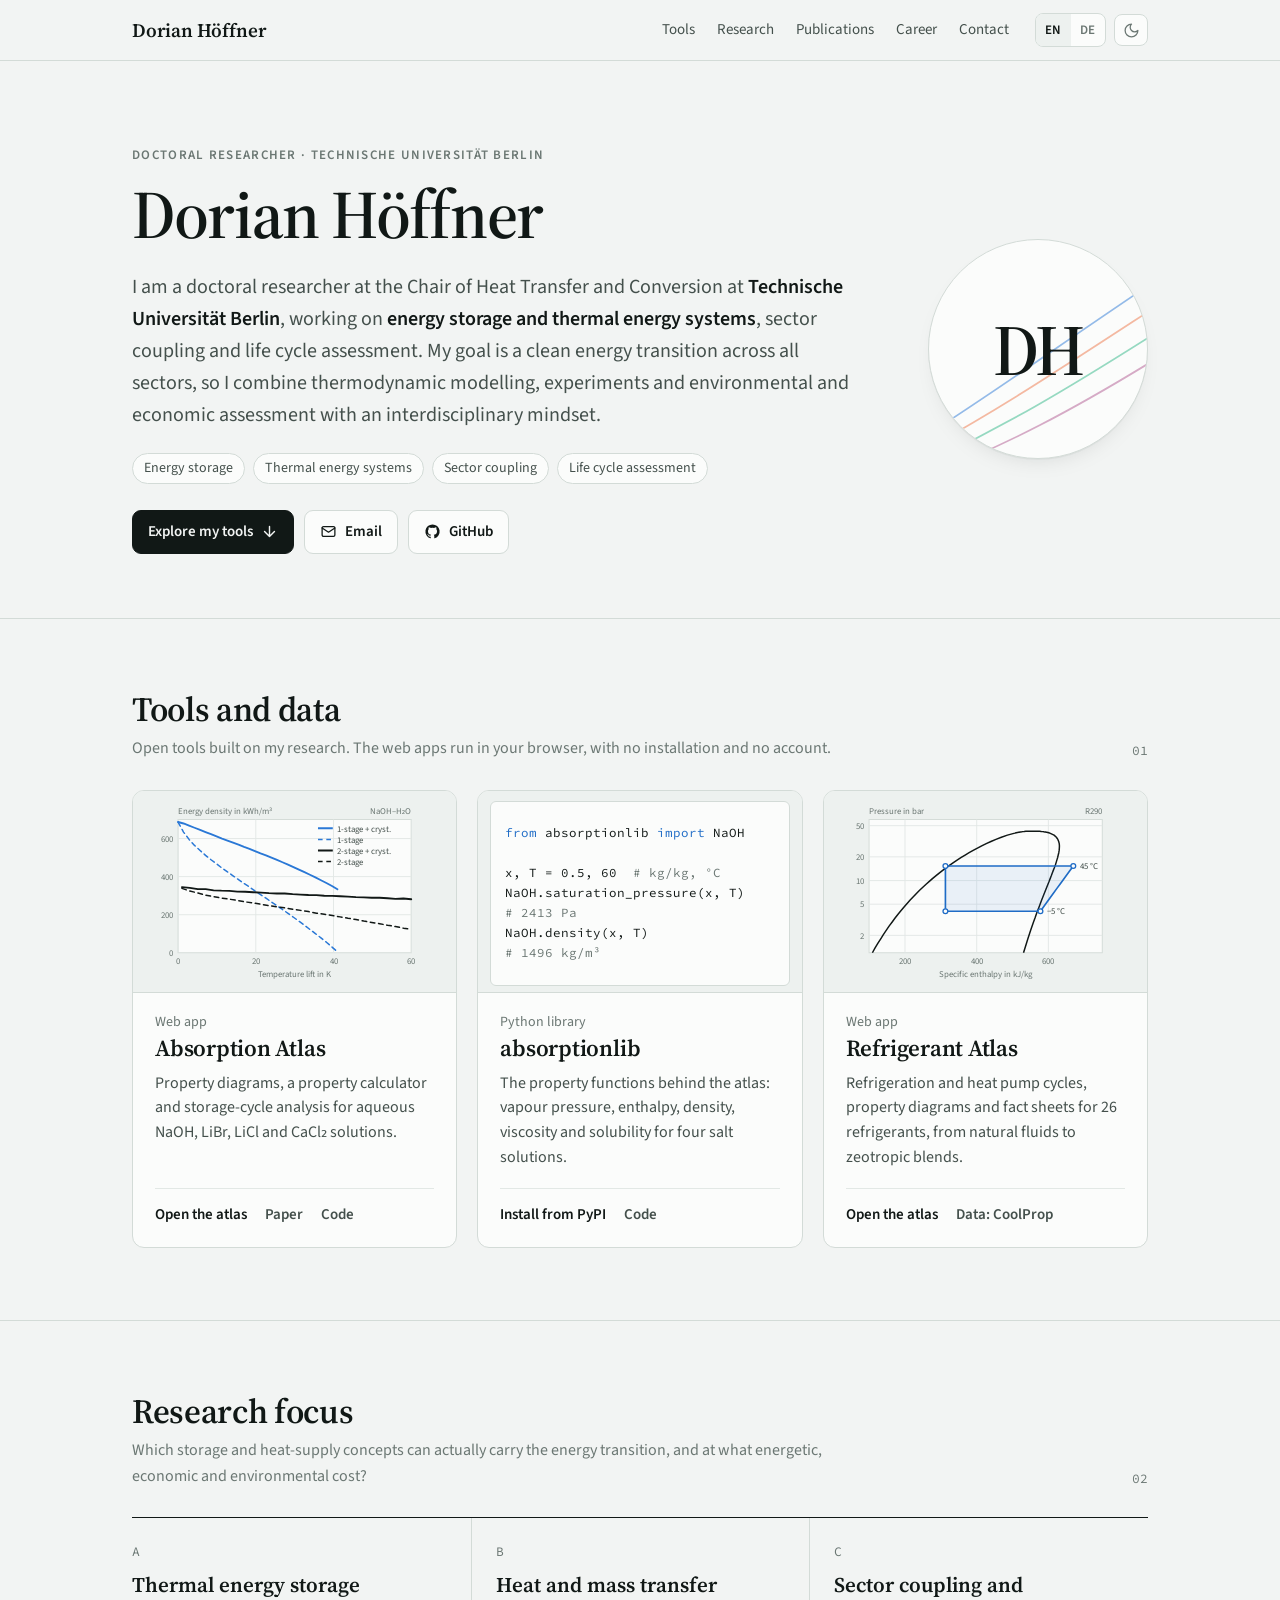
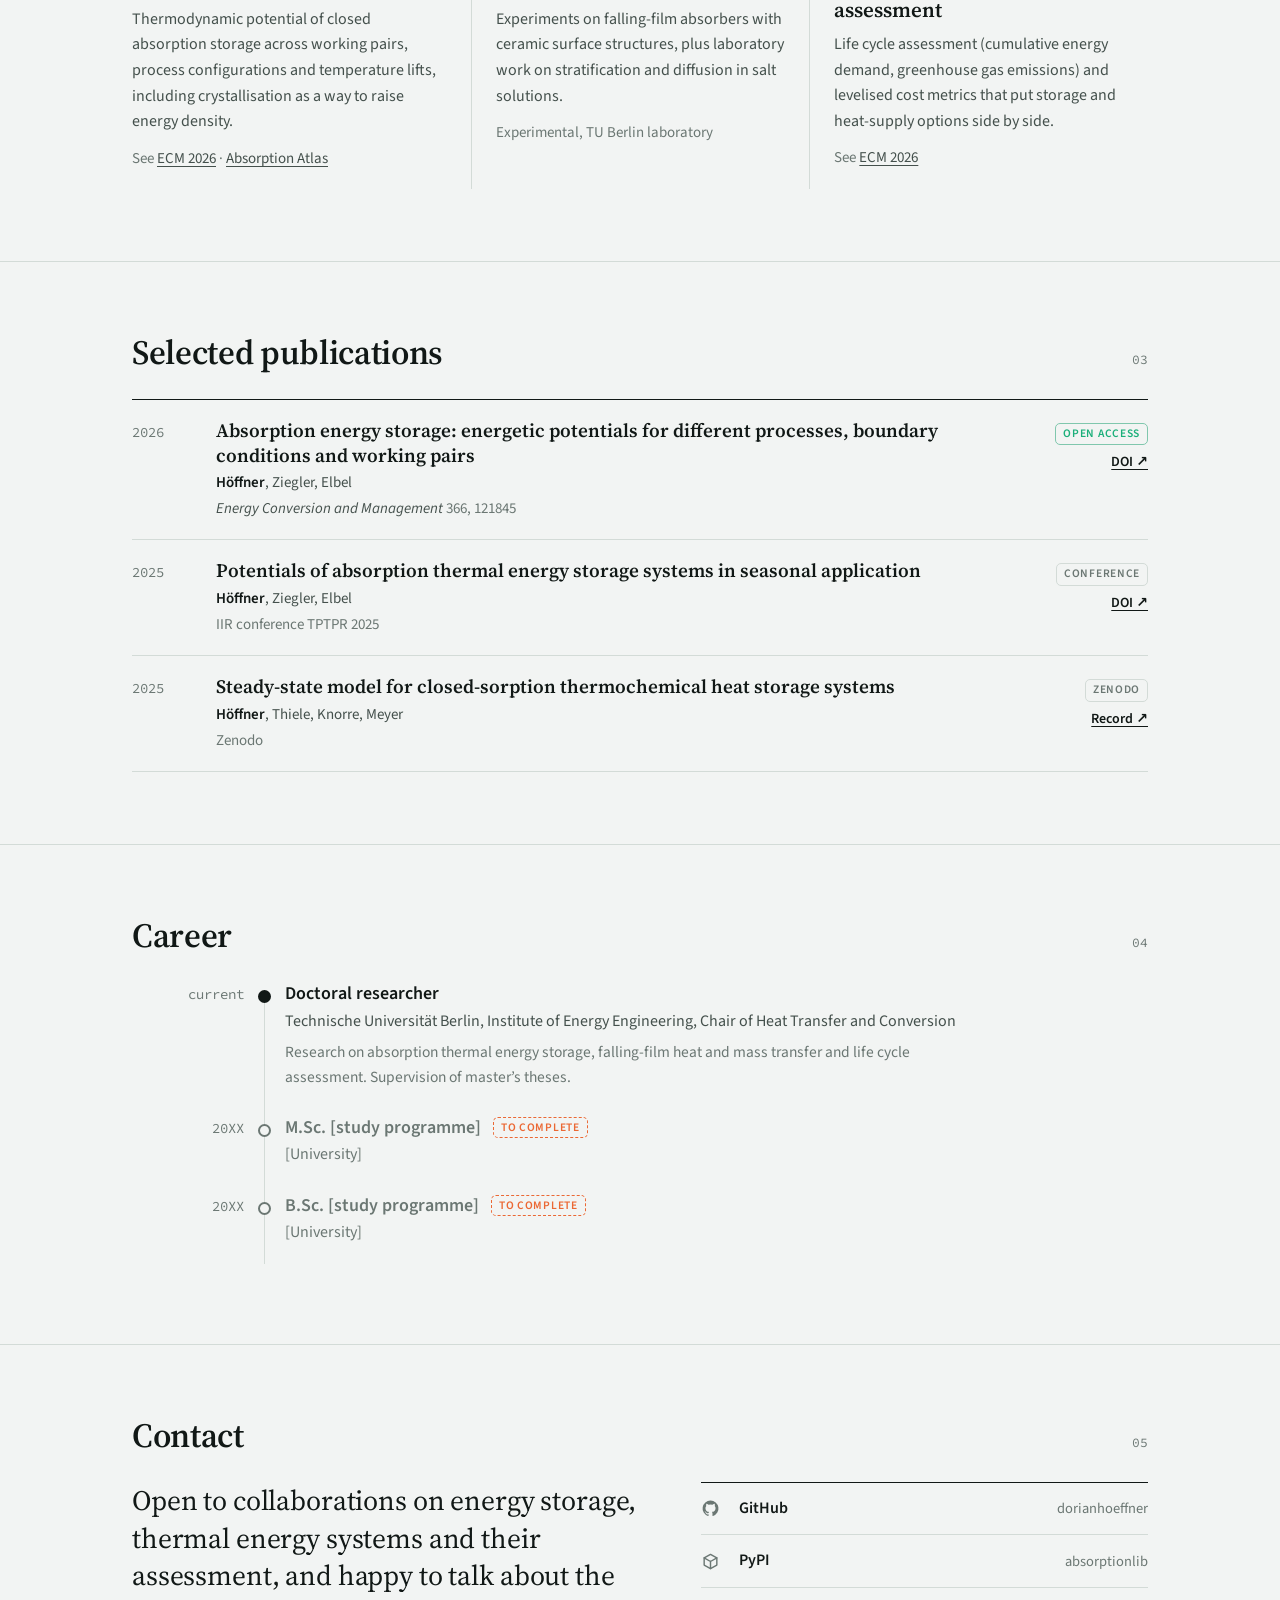
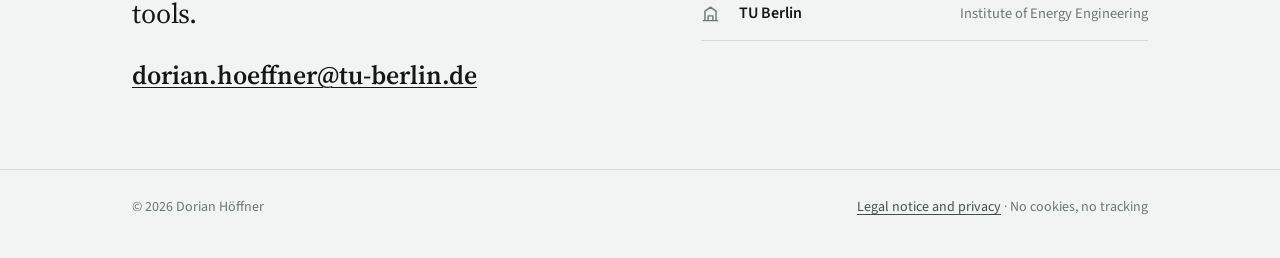
==== index.html @ 411b938b "Home page and Refrigerant Atlas" ====
<!doctype html>
<html lang="en" data-lang="en">
<head>
<meta charset="utf-8">
<meta name="viewport" content="width=device-width, initial-scale=1, viewport-fit=cover">
<title>Dorian Höffner · Energy storage and thermal energy systems</title>
<meta name="description" content="Dorian Höffner, doctoral researcher at Technische Universität Berlin: energy storage, thermal energy systems, sector coupling and life cycle assessment. Publications, open tools such as the Absorption Atlas, and contact.">
<meta name="author" content="Dorian Höffner">
<link rel="canonical" href="https://dorianhoeffner.com/">
<meta property="og:type" content="profile">
<meta property="og:title" content="Dorian Höffner · Energy storage and thermal energy systems">
<meta property="og:description" content="Doctoral researcher at TU Berlin: energy storage, thermal energy systems, sector coupling and life cycle assessment.">
<meta property="og:url" content="https://dorianhoeffner.com/">
<meta property="og:image" content="https://dorianhoeffner.com/og.png">
<meta property="og:image:width" content="1200">
<meta property="og:image:height" content="630">
<meta name="twitter:card" content="summary_large_image">
<meta name="theme-color" content="#f2f4f3" media="(prefers-color-scheme: light)">
<meta name="theme-color" content="#0b0f0e" media="(prefers-color-scheme: dark)">
<link rel="icon" href="favicon.svg" type="image/svg+xml">
<link rel="stylesheet" href="fonts.css">
<script type="application/ld+json">
{
  "@context": "https://schema.org",
  "@type": "Person",
  "name": "Dorian Höffner",
  "url": "https://dorianhoeffner.com/",
  "jobTitle": "Doctoral researcher",
  "email": "mailto:dorian.hoeffner@tu-berlin.de",
  "affiliation": {
    "@type": "CollegeOrUniversity",
    "name": "Technische Universität Berlin",
    "department": "Chair of Heat Transfer and Conversion, Institute of Energy Engineering",
    "url": "https://www.tu.berlin/"
  },
  "knowsAbout": ["Energy storage", "Thermal energy storage", "Thermal energy systems", "Sector coupling", "Life cycle assessment", "Absorption thermal energy storage", "Heat and mass transfer"],
  "sameAs": ["https://github.com/dorianhoeffner", "https://pypi.org/project/absorptionlib/"]
}
</script>
<script>
/* Language and theme are set before first paint, so the page never flashes the wrong one. */
(function () {
  var d = document.documentElement, lang = 'en', theme = null;
  try { lang = localStorage.getItem('dh-lang') || ''; theme = localStorage.getItem('dh-theme'); } catch (e) {}
  if (lang !== 'de' && lang !== 'en') lang = /^de\b/i.test(navigator.language || '') ? 'de' : 'en';
  d.setAttribute('data-lang', lang); d.lang = lang;
  if (theme === 'light' || theme === 'dark') d.setAttribute('data-theme', theme);
})();
</script>
<style>
/* Same paper-and-ink system as the Absorption Atlas: colour is kept for data and the one accent. */
:root {
  --bg: #f2f4f3;
  --surface: #fbfcfb;
  --surface-2: #edf1ef;
  --ink: #111816;
  --ink-2: #44504c;
  --muted: #6b7773;
  --rule: #d3dbd7;
  --rule-soft: #e2e8e5;
  --grid-strong: #b9c6c0;
  --accent: #1f6cc6;
  --accent-soft: #e4eefa;
  --c-NaOH: #2a78d6; --c-LiBr: #eb6834; --c-LiCl: #1baf7a; --c-CaCl2: #9e3378;
  --shadow: 0 1px 0 rgba(17, 24, 22, 0.04), 0 10px 28px -18px rgba(17, 24, 22, 0.22);
  --font-serif: "Source Serif 4", Georgia, "Times New Roman", serif;
  --font-sans: "Source Sans 3", "Segoe UI", system-ui, -apple-system, sans-serif;
  --font-mono: "Source Code Pro", ui-monospace, "SFMono-Regular", Menlo, Consolas, monospace;
  --r: 12px;
  --wrap: 1080px;
  color-scheme: light;
}
@media (prefers-color-scheme: dark) {
  :root:not([data-theme="light"]) {
    --bg: #0b0f0e; --surface: #141a19; --surface-2: #1b2321;
    --ink: #e8eeec; --ink-2: #b2bdb9; --muted: #84918d; --rule: #2a3431; --rule-soft: #212a28; --grid-strong: #3a4744;
    --accent: #6aa8f0; --accent-soft: #15253a;
    --c-NaOH: #3987e5; --c-LiBr: #d95926; --c-LiCl: #199e70; --c-CaCl2: #b82989;
    --shadow: 0 1px 0 rgba(0, 0, 0, 0.3), 0 12px 30px -18px rgba(0, 0, 0, 0.85);
    color-scheme: dark;
  }
}
:root[data-theme="dark"] {
  --bg: #0b0f0e; --surface: #141a19; --surface-2: #1b2321;
  --ink: #e8eeec; --ink-2: #b2bdb9; --muted: #84918d; --rule: #2a3431; --rule-soft: #212a28; --grid-strong: #3a4744;
  --accent: #6aa8f0; --accent-soft: #15253a;
  --c-NaOH: #3987e5; --c-LiBr: #d95926; --c-LiCl: #199e70; --c-CaCl2: #b82989;
  --shadow: 0 1px 0 rgba(0, 0, 0, 0.3), 0 12px 30px -18px rgba(0, 0, 0, 0.85);
  color-scheme: dark;
}

/* Bilingual content: both languages are in the HTML, the inactive one is hidden. */
html[data-lang="en"] [data-l="de"], html[data-lang="de"] [data-l="en"] { display: none !important; }

* { box-sizing: border-box; }
html { -webkit-text-size-adjust: 100%; scroll-behavior: smooth; scroll-padding-top: 76px; }
@media (prefers-reduced-motion: reduce) { html { scroll-behavior: auto; } }
body {
  margin: 0; background: var(--bg); color: var(--ink);
  font-family: var(--font-sans); font-size: 17px; line-height: 1.6;
  -webkit-font-smoothing: antialiased;
}
a { color: inherit; text-underline-offset: 3px; text-decoration-thickness: 1px; }
a:hover { color: var(--accent); }
:focus-visible { outline: 2px solid var(--accent); outline-offset: 3px; border-radius: 4px; }
.wrap { max-width: var(--wrap); margin: 0 auto; padding-inline: max(16px, env(safe-area-inset-left)) max(16px, env(safe-area-inset-right)); }
@media (min-width: 700px) { .wrap { padding-inline: 32px; } }
.sr-only { position: absolute; width: 1px; height: 1px; overflow: hidden; clip: rect(0 0 0 0); white-space: nowrap; }
.skip { position: absolute; left: 12px; top: -48px; background: var(--ink); color: var(--bg); padding: 8px 12px; border-radius: 6px; z-index: 20; }
.skip:focus { top: 12px; }

/* ---------- top bar ---------- */
.topbar {
  position: sticky; top: 0; z-index: 10;
  background: color-mix(in srgb, var(--bg) 88%, transparent);
  -webkit-backdrop-filter: saturate(1.4) blur(10px); backdrop-filter: saturate(1.4) blur(10px);
  border-bottom: 1px solid var(--rule);
}
.topbar .wrap { display: flex; align-items: center; gap: 16px; min-height: 60px; }
.wordmark { font-family: var(--font-serif); font-weight: 600; font-size: 19px; letter-spacing: -0.01em; text-decoration: none; white-space: nowrap; }
.wordmark:hover { color: inherit; }
.nav { display: flex; gap: 2px; margin-left: auto; }
.nav a { font-size: 15px; color: var(--ink-2); text-decoration: none; padding: 6px 10px; border-radius: 8px; white-space: nowrap; }
.nav a:hover { color: var(--ink); background: var(--surface-2); }
.nav a[aria-current="true"] { color: var(--ink); background: var(--surface-2); }
.tools { display: flex; align-items: center; gap: 8px; }
.seg { display: inline-flex; border: 1px solid var(--rule); border-radius: 8px; overflow: hidden; background: var(--surface); }
.seg button, .iconbtn {
  font: inherit; font-size: 13px; font-weight: 600; letter-spacing: 0.04em; color: var(--muted);
  background: transparent; border: 0; padding: 5px 9px; cursor: pointer; min-height: 32px;
}
.seg button[aria-pressed="true"] { color: var(--ink); background: var(--surface-2); }
.iconbtn { border: 1px solid var(--rule); border-radius: 8px; background: var(--surface); display: inline-grid; place-items: center; width: 34px; padding: 0; }
.iconbtn:hover, .seg button:hover { color: var(--ink); }
.iconbtn svg { width: 17px; height: 17px; }
.menu-btn { display: none; }
@media (max-width: 860px) {
  .menu-btn { display: inline-grid; }
  .topbar .wrap { flex-wrap: wrap; }
  .tools { margin-left: auto; }
  .nav { order: 3; width: 100%; margin: 0; flex-direction: column; gap: 0; padding: 0 0 10px; display: none; }
  .topbar.open .nav { display: flex; }
  .nav a { padding: 10px 4px; border-radius: 0; border-top: 1px solid var(--rule-soft); font-size: 16px; }
  .nav a:hover, .nav a[aria-current="true"] { background: transparent; }
}

/* ---------- hero ---------- */
.hero { padding-block: clamp(40px, 7vw, 84px) clamp(36px, 6vw, 64px); }
.hero .wrap { display: grid; grid-template-columns: minmax(0, 1fr) auto; gap: clamp(24px, 5vw, 64px); align-items: center; }
.kicker { font-size: 13px; font-weight: 600; letter-spacing: 0.1em; text-transform: uppercase; color: var(--muted); margin: 0 0 14px; }
h1.name { font-family: var(--font-serif); font-optical-sizing: auto; font-weight: 600; font-size: clamp(40px, 6.4vw, 68px); line-height: 1.02; letter-spacing: -0.02em; margin: 0 0 22px; }
.bio { font-size: clamp(18px, 2vw, 20px); line-height: 1.6; color: var(--ink-2); max-width: 40em; margin: 0; }
.bio strong { color: var(--ink); font-weight: 600; }
.chips { display: flex; flex-wrap: wrap; gap: 8px; margin: 22px 0 0; padding: 0; list-style: none; }
.chips li { font-size: 14px; color: var(--ink-2); border: 1px solid var(--rule); background: var(--surface); padding: 3px 11px; border-radius: 999px; }
.links { display: flex; flex-wrap: wrap; gap: 10px; margin-top: 26px; }
.btn {
  display: inline-flex; align-items: center; gap: 8px; font-size: 15px; font-weight: 600; text-decoration: none;
  padding: 9px 15px; border-radius: 9px; border: 1px solid var(--rule); background: var(--surface); color: var(--ink);
}
.btn:hover { border-color: var(--ink-2); color: var(--ink); }
.btn.primary { background: var(--ink); color: var(--bg); border-color: var(--ink); }
.btn.primary:hover { color: var(--bg); opacity: 0.88; }
.btn svg { width: 17px; height: 17px; flex: none; }
.portrait {
  width: clamp(150px, 20vw, 220px); aspect-ratio: 1; border-radius: 50%;
  background: var(--surface); border: 1px solid var(--rule); box-shadow: var(--shadow);
  display: grid; place-items: center; overflow: hidden; position: relative;
}
.portrait img { width: 100%; height: 100%; object-fit: cover; }
.portrait .mono { font-family: var(--font-serif); font-weight: 600; font-size: clamp(48px, 6vw, 72px); letter-spacing: -0.03em; color: var(--ink); position: relative; }
.portrait svg.iso { position: absolute; inset: 0; width: 100%; height: 100%; opacity: 0.9; }
@media (max-width: 640px) {
  .hero .wrap { grid-template-columns: 1fr; }
  .portrait { order: -1; width: 112px; }
}

/* ---------- sections ---------- */
section.block { padding-block: clamp(40px, 6vw, 72px); border-top: 1px solid var(--rule); }
.sec-head { display: grid; grid-template-columns: minmax(0, 1fr) auto; align-items: end; gap: 12px; margin-bottom: 28px; }
.sec-head h2 { font-family: var(--font-serif); font-weight: 600; font-size: clamp(26px, 3.2vw, 34px); letter-spacing: -0.01em; line-height: 1.1; margin: 0; }
.sec-head p { margin: 8px 0 0; color: var(--muted); font-size: 16px; max-width: 46em; }
.sec-num { font-family: var(--font-mono); font-size: 13px; color: var(--muted); }

/* tools: one card pattern for every tool, preview plate on top, text below */
.tool-grid { display: grid; grid-template-columns: repeat(3, minmax(0, 1fr)); gap: 20px; }
.tool { display: flex; flex-direction: column; background: var(--surface); border: 1px solid var(--rule); border-radius: var(--r); overflow: hidden; transition: border-color 0.15s ease; }
.tool:hover { border-color: var(--grid-strong); }
.plate { display: block; text-decoration: none; overflow: hidden; aspect-ratio: 16 / 10; background: var(--surface-2); border-bottom: 1px solid var(--rule); padding: 10px 12px 6px; color: inherit; }
.plate svg { display: block; width: 100%; height: 100%; overflow: visible; }
.plate .frame { fill: var(--surface); stroke: var(--rule); stroke-width: 1; }
.plate .grid line { stroke: var(--rule-soft); stroke-width: 1; }
.plate .ax { font-family: var(--font-sans); font-size: 9.5px; fill: var(--muted); }
.plate .leg { font-family: var(--font-sans); font-size: 9.5px; fill: var(--ink-2); }
.plate .lbl { font-family: var(--font-sans); font-size: 10.5px; font-weight: 600; }
.plate pre { margin: 0; height: 100%; display: grid; align-content: center; font-family: var(--font-mono); font-size: 12.5px; line-height: 1.6; color: var(--ink); background: var(--surface); border: 1px solid var(--rule); border-radius: 6px; padding: 8px 14px; overflow: hidden; white-space: pre; }
.plate pre code { font: inherit; }
.plate pre .k { color: var(--accent); }
.plate pre .c { color: var(--muted); }
.tool-body { display: flex; flex-direction: column; flex: 1; padding: 18px 22px 20px; }
.tool-kind { margin: 0; font-size: 14px; color: var(--muted); }
.tool h3 { font-family: var(--font-serif); font-weight: 600; font-size: 23px; letter-spacing: -0.01em; line-height: 1.2; margin: 2px 0 8px; }
.tool h3 a { text-decoration: none; }
.tool-body > p.desc { margin: 0 0 18px; color: var(--ink-2); font-size: 16px; line-height: 1.55; }
.tool-links { margin: auto 0 0; padding-top: 14px; border-top: 1px solid var(--rule-soft); display: flex; flex-wrap: wrap; gap: 6px 18px; font-size: 15px; }
.tool-links a { font-weight: 600; text-decoration: none; color: var(--ink-2); }
.tool-links a:hover { color: var(--accent); text-decoration: underline; }
.tool-links a.go { color: var(--ink); }
.tool-links .status { color: var(--muted); }
@media (max-width: 960px) {
  .tool-grid { grid-template-columns: 1fr; gap: 16px; }
  .tool { flex-direction: row; }
  .plate { width: 46%; flex: none; aspect-ratio: auto; min-height: 220px; border-bottom: 0; border-right: 1px solid var(--rule); display: grid; align-items: center; }
  .plate svg { height: auto; }
}
@media (max-width: 640px) {
  .tool { flex-direction: column; }
  .plate { width: auto; aspect-ratio: 16 / 10; min-height: 0; border-right: 0; border-bottom: 1px solid var(--rule); display: block; }
  .plate svg { height: 100%; }
}

/* research */
.themes { display: grid; grid-template-columns: repeat(3, minmax(0, 1fr)); gap: 0; border-top: 1px solid var(--ink); }
.theme { padding: 20px 24px 6px 0; }
.theme + .theme { padding-left: 24px; border-left: 1px solid var(--rule); }
.theme .n { font-family: var(--font-mono); font-size: 13px; color: var(--muted); }
.theme h3 { font-family: var(--font-serif); font-weight: 600; font-size: 21px; line-height: 1.2; margin: 6px 0 10px; }
.theme p { margin: 0 0 12px; color: var(--ink-2); font-size: 16px; }
.theme .rel { font-size: 15px; color: var(--muted); }
.theme .rel a { color: var(--ink-2); }
@media (max-width: 820px) {
  .themes { grid-template-columns: 1fr; }
  .theme, .theme + .theme { padding: 18px 0 8px; border-left: 0; }
  .theme + .theme { border-top: 1px solid var(--rule); }
}

/* publications */
.pubs { list-style: none; margin: 0; padding: 0; border-top: 1px solid var(--ink); }
.pub { display: grid; grid-template-columns: 64px minmax(0, 1fr) auto; gap: 8px 20px; padding: 18px 0; border-bottom: 1px solid var(--rule); align-items: baseline; }
.pub .yr { font-family: var(--font-mono); font-size: 14px; color: var(--muted); }
.pub .t { font-family: var(--font-serif); font-size: 19px; font-weight: 600; line-height: 1.3; margin: 0 0 4px; }
.pub .t a { text-decoration: none; }
.pub .t a:hover { text-decoration: underline; }
.pub .au { font-size: 15px; color: var(--ink-2); margin: 0; }
.pub .au b { color: var(--ink); font-weight: 600; }
.pub .ve { font-size: 15px; color: var(--muted); margin: 2px 0 0; }
.pub .ve i { color: var(--ink-2); }
.pub .side { display: flex; flex-direction: column; align-items: flex-end; gap: 6px; }
.pub .side a { font-size: 14px; font-weight: 600; white-space: nowrap; }
.badge { font-size: 11.5px; font-weight: 600; letter-spacing: 0.06em; text-transform: uppercase; color: var(--muted); border: 1px solid var(--rule); border-radius: 5px; padding: 1px 7px; white-space: nowrap; }
.badge.oa { color: var(--c-LiCl); border-color: color-mix(in srgb, var(--c-LiCl) 45%, var(--rule)); }
@media (max-width: 640px) {
  .pub { grid-template-columns: 1fr; gap: 4px; }
  .pub .side { flex-direction: row; align-items: center; flex-wrap: wrap; gap: 10px; margin-top: 6px; }
}

/* career */
.timeline { list-style: none; margin: 0; padding: 0; position: relative; }
.timeline::before { content: ""; position: absolute; left: 132px; top: 8px; bottom: 8px; width: 1px; background: var(--rule); }
.step { display: grid; grid-template-columns: 112px minmax(0, 1fr); gap: 41px; padding: 0 0 26px; position: relative; }
.step::before { content: ""; position: absolute; left: 126px; top: 8px; width: 9px; height: 9px; border-radius: 50%; background: var(--bg); border: 2px solid var(--ink); }
.step.now::before { background: var(--ink); }
.step .when { font-family: var(--font-mono); font-size: 14px; color: var(--muted); text-align: right; padding-top: 1px; }
.step h3 { font-size: 18px; font-weight: 600; margin: 0; line-height: 1.35; }
.step .where { color: var(--ink-2); margin: 2px 0 0; font-size: 16px; }
.step .what { color: var(--muted); margin: 6px 0 0; font-size: 15.5px; max-width: 44em; }
.step.todo h3, .step.todo .where { color: var(--muted); }
.step.todo::before { border-color: var(--muted); }
.todo-flag { font-size: 11.5px; font-weight: 600; letter-spacing: 0.06em; text-transform: uppercase; color: var(--c-LiBr); border: 1px dashed currentColor; border-radius: 5px; padding: 1px 7px; margin-left: 8px; vertical-align: 2px; }
@media (max-width: 640px) {
  .timeline::before { left: 6px; }
  .step { grid-template-columns: 1fr; gap: 2px; padding-left: 26px; }
  .step::before { left: 0; }
  .step .when { text-align: left; }
}

/* contact */
.contact { display: grid; grid-template-columns: minmax(0, 1.2fr) minmax(0, 1fr); gap: 32px; align-items: start; }
.contact .lead { font-family: var(--font-serif); font-size: clamp(22px, 2.6vw, 28px); line-height: 1.35; margin: 0 0 22px; letter-spacing: -0.005em; }
.mail { font-family: var(--font-serif); font-size: clamp(20px, 2.4vw, 26px); font-weight: 600; word-break: break-word; }
.ways { list-style: none; margin: 0; padding: 0; border-top: 1px solid var(--ink); }
.ways li { border-bottom: 1px solid var(--rule); }
.ways a, .ways div { display: grid; grid-template-columns: 28px minmax(0, 1fr) auto; align-items: center; gap: 10px; padding: 13px 0; text-decoration: none; }
.ways svg { width: 19px; height: 19px; color: var(--muted); }
.ways .k { font-size: 16px; font-weight: 600; }
.ways .v { font-size: 14.5px; color: var(--muted); text-align: right; }
.ways a:hover .k { color: var(--accent); }
@media (max-width: 820px) { .contact { grid-template-columns: 1fr; } }

/* footer */
footer { border-top: 1px solid var(--rule); padding-block: 26px 40px; font-size: 14px; color: var(--muted); }
footer .wrap { display: flex; flex-wrap: wrap; gap: 8px 20px; justify-content: space-between; }
footer a { color: var(--ink-2); }

@media print {
  .topbar, .links, .tools { display: none !important; }
  body { background: #fff; color: #000; font-size: 11pt; }
  section.block { border-top: 1px solid #999; padding-block: 18px; }
}
</style>
</head>
<body>
<a class="skip" href="#main"><span data-l="en">Skip to content</span><span data-l="de">Zum Inhalt</span></a>

<header class="topbar" id="topbar">
  <div class="wrap">
    <a class="wordmark" href="#top">Dorian Höffner</a>
    <nav class="nav" id="nav" aria-label="Sections">
      <a href="#tools"><span data-l="en">Tools</span><span data-l="de">Werkzeuge</span></a>
      <a href="#research"><span data-l="en">Research</span><span data-l="de">Forschung</span></a>
      <a href="#publications"><span data-l="en">Publications</span><span data-l="de">Publikationen</span></a>
      <a href="#career"><span data-l="en">Career</span><span data-l="de">Werdegang</span></a>
      <a href="#contact"><span data-l="en">Contact</span><span data-l="de">Kontakt</span></a>
    </nav>
    <div class="tools">
      <div class="seg" role="group" aria-label="Language / Sprache">
        <button type="button" data-set-lang="en" aria-pressed="true">EN</button>
        <button type="button" data-set-lang="de" aria-pressed="false">DE</button>
      </div>
      <button type="button" class="iconbtn" id="themeBtn" aria-label="Toggle dark mode">
        <svg viewBox="0 0 24 24" fill="none" stroke="currentColor" stroke-width="1.8" stroke-linecap="round" stroke-linejoin="round" aria-hidden="true"><path d="M12 3a6 6 0 0 0 9 9 9 9 0 1 1-9-9z"/></svg>
      </button>
      <button type="button" class="iconbtn menu-btn" id="menuBtn" aria-label="Menu" aria-expanded="false" aria-controls="nav">
        <svg viewBox="0 0 24 24" fill="none" stroke="currentColor" stroke-width="1.8" stroke-linecap="round" aria-hidden="true"><path d="M4 7h16M4 12h16M4 17h16"/></svg>
      </button>
    </div>
  </div>
</header>

<main id="main">
  <!-- ======================= INTRO ======================= -->
  <section class="hero" id="top">
    <div class="wrap">
      <div>
        <p class="kicker"><span data-l="en">Doctoral researcher · Technische Universität Berlin</span><span data-l="de">Doktorand · Technische Universität Berlin</span></p>
        <h1 class="name">Dorian Höffner</h1>
        <p class="bio" data-l="en">I am a doctoral researcher at the Chair of Heat Transfer and Conversion at <strong>Technische Universität Berlin</strong>, working on <strong>energy storage and thermal energy systems</strong>, sector coupling and life cycle assessment. My goal is a clean energy transition across all sectors, so I combine thermodynamic modelling, experiments and environmental and economic assessment with an interdisciplinary mindset.</p>
        <p class="bio" data-l="de">Ich bin Doktorand am Fachgebiet Wärmeübertragung und -wandlung der <strong>Technischen Universität Berlin</strong> und forsche zu <strong>Energiespeichern und thermischen Energiesystemen</strong>, Sektorkopplung und Ökobilanzierung. Mein Ziel ist eine saubere Energiewende in allen Sektoren. Dafür verbinde ich interdisziplinär thermodynamische Modellierung, Experimente sowie ökologische und ökonomische Bewertung.</p>
        <ul class="chips">
          <li><span data-l="en">Energy storage</span><span data-l="de">Energiespeicher</span></li>
          <li><span data-l="en">Thermal energy systems</span><span data-l="de">Thermische Energiesysteme</span></li>
          <li><span data-l="en">Sector coupling</span><span data-l="de">Sektorkopplung</span></li>
          <li><span data-l="en">Life cycle assessment</span><span data-l="de">Ökobilanzierung</span></li>
        </ul>
        <div class="links">
          <a class="btn primary" href="#tools">
            <span data-l="en">Explore my tools</span><span data-l="de">Zu meinen Werkzeugen</span>
            <svg viewBox="0 0 24 24" fill="none" stroke="currentColor" stroke-width="2" stroke-linecap="round" stroke-linejoin="round" aria-hidden="true"><path d="M12 5v14M5 12l7 7 7-7"/></svg>
          </a>
          <a class="btn" href="mailto:dorian.hoeffner@tu-berlin.de">
            <svg viewBox="0 0 24 24" fill="none" stroke="currentColor" stroke-width="1.8" stroke-linecap="round" stroke-linejoin="round" aria-hidden="true"><rect x="3" y="5" width="18" height="14" rx="2"/><path d="m3 7 9 6 9-6"/></svg>
            <span data-l="en">Email</span><span data-l="de">E-Mail</span>
          </a>
          <a class="btn" href="https://github.com/dorianhoeffner" rel="me noopener">
            <svg viewBox="0 0 24 24" fill="currentColor" aria-hidden="true"><path d="M12 2a10 10 0 0 0-3.16 19.49c.5.09.68-.22.68-.48v-1.7c-2.78.6-3.37-1.34-3.37-1.34-.45-1.16-1.11-1.47-1.11-1.47-.9-.62.07-.6.07-.6 1 .07 1.53 1.03 1.53 1.03.9 1.52 2.34 1.08 2.91.83.09-.65.35-1.08.63-1.33-2.22-.25-4.55-1.11-4.55-4.94 0-1.09.39-1.98 1.03-2.68-.1-.25-.45-1.27.1-2.64 0 0 .84-.27 2.75 1.02a9.6 9.6 0 0 1 5 0c1.91-1.3 2.75-1.02 2.75-1.02.55 1.37.2 2.39.1 2.64.64.7 1.03 1.59 1.03 2.68 0 3.84-2.34 4.68-4.57 4.93.36.31.68.92.68 1.85v2.75c0 .27.18.58.69.48A10 10 0 0 0 12 2z"/></svg>
            GitHub
          </a>
          <!-- Add later, same pattern: ORCID, Google Scholar, LinkedIn, CV (PDF) -->
        </div>
      </div>
      <!-- Portrait: replace the monogram with  <img src="img/portrait.jpg" alt="Dorian Höffner" width="440" height="440">  -->
      <div class="portrait" aria-hidden="true">
        <svg class="iso" viewBox="0 0 100 100" preserveAspectRatio="none">
          <path d="M-5 92 C 30 70, 60 48, 105 18" stroke="var(--c-NaOH)" stroke-width="0.8" fill="none" opacity="0.55"/>
          <path d="M-5 98 C 32 78, 62 58, 105 30" stroke="var(--c-LiBr)" stroke-width="0.8" fill="none" opacity="0.5"/>
          <path d="M-5 104 C 34 86, 64 68, 105 42" stroke="var(--c-LiCl)" stroke-width="0.8" fill="none" opacity="0.5"/>
          <path d="M-5 110 C 36 94, 66 78, 105 54" stroke="var(--c-CaCl2)" stroke-width="0.8" fill="none" opacity="0.45"/>
        </svg>
        <span class="mono">DH</span>
      </div>
    </div>
  </section>

  <!-- ======================= TOOLS ======================= -->
  <section class="block" id="tools" aria-labelledby="h-tools">
    <div class="wrap">
      <div class="sec-head">
        <div>
          <h2 id="h-tools"><span data-l="en">Tools and data</span><span data-l="de">Werkzeuge und Daten</span></h2>
          <p data-l="en">Open tools built on my research. The web apps run in your browser, with no installation and no account.</p>
          <p data-l="de">Offene Werkzeuge aus meiner Forschung. Die Web-Apps laufen in Ihrem Browser, ohne Installation und ohne Konto.</p>
        </div>
        <span class="sec-num">01</span>
      </div>

      <!-- Every tool uses the same card: plate (diagram or code), kind, title, one-sentence description, links.
           To add a tool, copy one <article class="tool"> block. -->
      <div class="tool-grid">
        <article class="tool">
          <a class="plate" href="/absorptionlib/" tabindex="-1" aria-hidden="true">
<svg viewBox="0 0 320 200" role="img" aria-label="Energy storage density of NaOH–water over temperature lift for four storage processes (Höffner, Ziegler and Elbel 2026, Fig. 7)">
<rect x="34" y="20" width="252" height="144" class="frame"/>
<g class="grid"><line x1="34.0" y1="20" x2="34.0" y2="164"/><text class="ax" x="34.0" y="176" text-anchor="middle">0</text><line x1="118.0" y1="20" x2="118.0" y2="164"/><text class="ax" x="118.0" y="176" text-anchor="middle">20</text><line x1="202.0" y1="20" x2="202.0" y2="164"/><text class="ax" x="202.0" y="176" text-anchor="middle">40</text><line x1="286.0" y1="20" x2="286.0" y2="164"/><text class="ax" x="286.0" y="176" text-anchor="middle">60</text><line x1="34" y1="122.9" x2="286" y2="122.9"/><line x1="34" y1="81.7" x2="286" y2="81.7"/><line x1="34" y1="40.6" x2="286" y2="40.6"/><text class="ax" x="29" y="167.5" text-anchor="end">0</text><text class="ax" x="29" y="126.4" text-anchor="end">200</text><text class="ax" x="29" y="85.2" text-anchor="end">400</text><text class="ax" x="29" y="44.1" text-anchor="end">600</text></g>
<text class="ax" x="34" y="14"><tspan data-l="en">Energy density in kWh/m³</tspan><tspan data-l="de">Energiedichte in kWh/m³</tspan></text>
<text class="ax" x="160.0" y="190" text-anchor="middle"><tspan data-l="en">Temperature lift in K</tspan><tspan data-l="de">Temperaturhub in K</tspan></text>
<text class="ax" x="286" y="14" text-anchor="end">NaOH–H₂O</text>
<path d="M34.0,22.8 L39.9,33.6 L45.9,41.5 L51.8,48.0 L57.8,53.5 L63.7,58.7 L69.6,63.5 L75.6,67.9 L81.5,72.5 L87.4,76.6 L93.4,80.8 L99.3,84.9 L105.3,89.2 L111.2,93.0 L117.1,97.2 L123.1,101.2 L129.0,105.0 L134.9,109.2 L140.9,113.2 L146.8,117.2 L152.8,121.4 L158.7,125.6 L164.6,129.9 L170.6,134.3 L176.5,138.8 L182.4,143.3 L188.4,147.9 L194.3,152.6 L200.3,157.8 L206.2,163.0" fill="none" stroke="var(--c-NaOH)" stroke-width="1.6" stroke-dasharray="5 4" stroke-linecap="round" stroke-linejoin="round"/>
<path d="M38.2,94.4 L46.7,97.3 L55.3,99.4 L63.8,101.7 L72.4,103.3 L80.9,104.9 L89.5,106.1 L98.0,107.4 L106.6,109.0 L115.1,110.2 L123.6,111.6 L132.2,113.1 L140.7,114.3 L149.3,115.5 L157.8,116.9 L166.4,118.2 L174.9,119.5 L183.5,121.2 L192.0,122.3 L200.6,123.8 L209.1,125.2 L217.6,126.7 L226.2,128.0 L234.7,129.7 L243.3,131.2 L251.8,132.6 L260.4,134.3 L268.9,135.6 L277.5,137.4 L286.0,138.8" fill="none" stroke="var(--ink)" stroke-width="1.6" stroke-dasharray="5 4" stroke-linecap="round" stroke-linejoin="round"/>
<path d="M34.0,22.7 L39.9,24.3 L45.9,26.6 L51.8,28.9 L57.8,31.2 L63.7,33.6 L69.6,35.9 L75.6,38.2 L81.5,40.6 L87.4,42.7 L93.4,45.0 L99.3,47.2 L105.3,49.6 L111.2,51.7 L117.1,54.2 L123.1,56.6 L129.0,58.8 L134.9,61.3 L140.9,63.7 L146.8,66.2 L152.8,68.8 L158.7,71.4 L164.6,74.1 L170.6,76.9 L176.5,79.7 L182.4,82.6 L188.4,85.6 L194.3,88.6 L200.3,91.9 L206.2,95.4" fill="none" stroke="var(--c-NaOH)" stroke-width="2.0" stroke-linecap="round" stroke-linejoin="round"/>
<path d="M38.2,93.1 L46.7,93.8 L55.3,95.3 L63.8,95.3 L72.4,96.5 L80.9,96.9 L89.5,97.1 L98.0,97.9 L106.6,98.1 L115.1,98.6 L123.6,99.0 L132.2,99.6 L140.7,100.0 L149.3,100.0 L157.8,100.7 L166.4,101.1 L174.9,101.6 L183.5,101.7 L192.0,102.4 L200.6,102.6 L209.1,102.9 L217.6,103.3 L226.2,103.8 L234.7,104.1 L243.3,104.5 L251.8,104.5 L260.4,105.1 L268.9,105.7 L277.5,105.4 L286.0,106.2" fill="none" stroke="var(--ink)" stroke-width="2.0" stroke-linecap="round" stroke-linejoin="round"/>
<line x1="185.2" y1="29.5" x2="201.2" y2="29.5" stroke="var(--c-NaOH)" stroke-width="2.0"/>
<text class="leg" x="206.2" y="33.0"><tspan data-l="en">1-stage + cryst.</tspan><tspan data-l="de">1-stufig + Krist.</tspan></text>
<line x1="185.2" y1="41.5" x2="201.2" y2="41.5" stroke="var(--c-NaOH)" stroke-width="1.6" stroke-dasharray="5 4"/>
<text class="leg" x="206.2" y="45.0"><tspan data-l="en">1-stage</tspan><tspan data-l="de">1-stufig</tspan></text>
<line x1="185.2" y1="53.5" x2="201.2" y2="53.5" stroke="var(--ink)" stroke-width="2.0"/>
<text class="leg" x="206.2" y="57.0"><tspan data-l="en">2-stage + cryst.</tspan><tspan data-l="de">2-stufig + Krist.</tspan></text>
<line x1="185.2" y1="65.5" x2="201.2" y2="65.5" stroke="var(--ink)" stroke-width="1.6" stroke-dasharray="5 4"/>
<text class="leg" x="206.2" y="69.0"><tspan data-l="en">2-stage</tspan><tspan data-l="de">2-stufig</tspan></text>
</svg>
          </a>
          <div class="tool-body">
            <p class="tool-kind"><span data-l="en">Web app</span><span data-l="de">Web-App</span></p>
            <h3><a href="/absorptionlib/">Absorption Atlas</a></h3>
            <p class="desc" data-l="en">Property diagrams, a property calculator and storage-cycle analysis for aqueous NaOH, LiBr, LiCl and CaCl₂ solutions.</p>
            <p class="desc" data-l="de">Zustandsdiagramme, Stoffwertrechner und Speicherzyklus-Analyse für wässrige NaOH-, LiBr-, LiCl- und CaCl₂-Lösungen.</p>
            <p class="tool-links">
              <a class="go" href="/absorptionlib/"><span data-l="en">Open the atlas</span><span data-l="de">Atlas öffnen</span></a>
              <a href="https://doi.org/10.1016/j.enconman.2026.121845" rel="noopener"><span data-l="en">Paper</span><span data-l="de">Artikel</span></a>
              <a href="https://github.com/dorianhoeffner/absorptionlib" rel="noopener">Code</a>
            </p>
          </div>
        </article>

        <article class="tool">
          <a class="plate" href="https://pypi.org/project/absorptionlib/" tabindex="-1" aria-hidden="true" rel="noopener">
            <pre aria-label="Python example"><code><span class="k">from</span> absorptionlib <span class="k">import</span> NaOH

x, T = 0.5, 60  <span class="c"># kg/kg, °C</span>
NaOH.saturation_pressure(x, T)
<span class="c"># 2413 Pa</span>
NaOH.density(x, T)
<span class="c"># 1496 kg/m³</span></code></pre>
          </a>
          <div class="tool-body">
            <p class="tool-kind"><span data-l="en">Python library</span><span data-l="de">Python-Bibliothek</span></p>
            <h3><a href="https://pypi.org/project/absorptionlib/" rel="noopener">absorptionlib</a></h3>
            <p class="desc" data-l="en">The property functions behind the atlas: vapour pressure, enthalpy, density, viscosity and solubility for four salt solutions.</p>
            <p class="desc" data-l="de">Die Stofffunktionen hinter dem Atlas: Dampfdruck, Enthalpie, Dichte, Viskosität und Löslichkeit für vier Salzlösungen.</p>
            <p class="tool-links">
              <a class="go" href="https://pypi.org/project/absorptionlib/" rel="noopener"><span data-l="en">Install from PyPI</span><span data-l="de">Bei PyPI installieren</span></a>
              <a href="https://github.com/dorianhoeffner/absorptionlib" rel="noopener">Code</a>
            </p>
          </div>
        </article>

        <article class="tool">
          <a class="plate" href="refrigerant-atlas/" tabindex="-1" aria-hidden="true">
<svg viewBox="0 0 320 200" role="img" aria-label="Log p–h diagram of propane (R290) with a heat pump cycle between −5 °C and 45 °C">
<rect x="34" y="20" width="252" height="144" class="frame"/>
<g class="grid"><line x1="72.8" y1="20" x2="72.8" y2="164"/><text class="ax" x="72.8" y="176" text-anchor="middle">200</text><line x1="150.3" y1="20" x2="150.3" y2="164"/><text class="ax" x="150.3" y="176" text-anchor="middle">400</text><line x1="227.8" y1="20" x2="227.8" y2="164"/><text class="ax" x="227.8" y="176" text-anchor="middle">600</text><line x1="34" y1="145.2" x2="286" y2="145.2"/><text class="ax" x="29" y="148.7" text-anchor="end">2</text><line x1="34" y1="111.5" x2="286" y2="111.5"/><text class="ax" x="29" y="115.0" text-anchor="end">5</text><line x1="34" y1="86.0" x2="286" y2="86.0"/><text class="ax" x="29" y="89.5" text-anchor="end">10</text><line x1="34" y1="60.4" x2="286" y2="60.4"/><text class="ax" x="29" y="63.9" text-anchor="end">20</text><line x1="34" y1="26.7" x2="286" y2="26.7"/><text class="ax" x="29" y="30.2" text-anchor="end">50</text></g>
<text class="ax" x="34" y="14"><tspan data-l="en">Pressure in bar</tspan><tspan data-l="de">Druck in bar</tspan></text>
<text class="ax" x="160.0" y="190" text-anchor="middle"><tspan data-l="en">Specific enthalpy in kJ/kg</tspan><tspan data-l="de">Spezifische Enthalpie in kJ/kg</tspan></text>
<text class="ax" x="286" y="14" text-anchor="end">R290</text>
<path d="M37.6,164.0 L40.5,158.8 L43.6,153.7 L46.6,148.9 L49.6,144.1 L52.7,139.5 L55.8,135.0 L59.0,130.7 L62.1,126.5 L65.3,122.4 L68.6,118.4 L71.8,114.5 L75.1,110.7 L78.4,107.0 L81.8,103.5 L85.2,100.0 L88.6,96.5 L92.1,93.2 L95.6,89.9 L99.1,86.8 L102.8,83.6 L106.4,80.6 L110.1,77.6 L113.9,74.7 L117.7,71.9 L121.6,69.1 L125.5,66.3 L129.5,63.6 L133.6,61.0 L137.8,58.4 L142.1,55.9 L146.5,53.4 L151.1,50.9 L155.7,48.5 L160.6,46.1 L165.7,43.8 L171.1,41.5 L177.0,39.2 L183.5,36.9 L191.5,34.7 L191.5,34.7 L192.1,34.5 L192.7,34.4 L193.4,34.3 L194.0,34.1 L194.7,34.0 L195.5,33.8 L196.3,33.7 L197.1,33.5 L198.0,33.4 L199.0,33.3 L200.2,33.1 L201.6,33.0 L203.5,32.8 L208.0,32.7 L213.1,32.7 L218.1,32.8 L220.2,33.0 L221.7,33.1 L222.9,33.3 L223.9,33.4 L224.7,33.5 L225.5,33.7 L226.2,33.8 L226.8,34.0 L227.4,34.1 L227.9,34.3 L228.4,34.4 L228.8,34.5 L229.3,34.7 L229.3,34.7 L233.9,36.9 L236.4,39.2 L238.0,41.5 L238.9,43.8 L239.5,46.1 L239.7,48.5 L239.6,50.9 L239.4,53.4 L239.0,55.9 L238.4,58.4 L237.8,61.0 L237.0,63.6 L236.2,66.3 L235.3,69.1 L234.3,71.9 L233.2,74.7 L232.1,77.6 L231.0,80.6 L229.8,83.6 L228.6,86.8 L227.3,89.9 L226.0,93.2 L224.7,96.5 L223.3,100.0 L221.9,103.5 L220.5,107.0 L219.1,110.7 L217.7,114.5 L216.2,118.4 L214.7,122.4 L213.3,126.5 L211.7,130.7 L210.2,135.0 L208.7,139.5 L207.2,144.1 L205.6,148.9 L204.1,153.7 L202.5,158.8 L200.9,164.0" fill="none" stroke="var(--ink)" stroke-width="1.6" stroke-linejoin="round"/>
<path d="M219.2,119.1 L223.6,113.0 L227.9,106.9 L232.4,100.8 L236.8,94.7 L241.3,88.5 L245.8,82.4 L250.3,76.3 L254.7,70.2 L116.5,70.2 L116.5,119.1 L219.2,119.1 Z" fill="var(--accent)" fill-opacity="0.08" stroke="var(--accent)" stroke-width="1.8" stroke-linejoin="round"/>
<circle cx="219.2" cy="119.1" r="2.6" fill="var(--surface)" stroke="var(--accent)" stroke-width="1.4"/><circle cx="254.7" cy="70.2" r="2.6" fill="var(--surface)" stroke="var(--accent)" stroke-width="1.4"/><circle cx="116.5" cy="70.2" r="2.6" fill="var(--surface)" stroke="var(--accent)" stroke-width="1.4"/><circle cx="116.5" cy="119.1" r="2.6" fill="var(--surface)" stroke="var(--accent)" stroke-width="1.4"/>
<text class="leg" x="261.7" y="73.7">45 °C</text>
<text class="leg" x="226.2" y="122.6">−5 °C</text>
</svg>
          </a>
          <div class="tool-body">
            <p class="tool-kind"><span data-l="en">Web app</span><span data-l="de">Web-App</span></p>
            <h3><a href="refrigerant-atlas/"><span data-l="en">Refrigerant Atlas</span><span data-l="de">Kältemittel-Atlas</span></a></h3>
            <p class="desc" data-l="en">Refrigeration and heat pump cycles, property diagrams and fact sheets for 26 refrigerants, from natural fluids to zeotropic blends.</p>
            <p class="desc" data-l="de">Kälte- und Wärmepumpenkreisläufe, Zustandsdiagramme und Steckbriefe für 26 Kältemittel, von natürlichen Stoffen bis zu zeotropen Gemischen.</p>
            <p class="tool-links">
              <a class="go" href="refrigerant-atlas/"><span data-l="en">Open the atlas</span><span data-l="de">Atlas öffnen</span></a>
              <a href="http://www.coolprop.org" rel="noopener"><span data-l="en">Data: CoolProp</span><span data-l="de">Daten: CoolProp</span></a>
            </p>
          </div>
        </article>
      </div>
    </div>
  </section>

  <!-- ======================= RESEARCH ======================= -->
  <section class="block" id="research" aria-labelledby="h-research">
    <div class="wrap">
      <div class="sec-head">
        <div>
          <h2 id="h-research"><span data-l="en">Research focus</span><span data-l="de">Forschungsschwerpunkte</span></h2>
          <p data-l="en">Which storage and heat-supply concepts can actually carry the energy transition, and at what energetic, economic and environmental cost?</p>
          <p data-l="de">Welche Speicher- und Wärmeversorgungskonzepte können die Energiewende tatsächlich tragen, und zu welchen energetischen, ökonomischen und ökologischen Kosten?</p>
        </div>
        <span class="sec-num">02</span>
      </div>
      <div class="themes">
        <div class="theme">
          <span class="n">A</span>
          <h3><span data-l="en">Thermal energy storage</span><span data-l="de">Thermische Energiespeicher</span></h3>
          <p data-l="en">Thermodynamic potential of closed absorption storage across working pairs, process configurations and temperature lifts, including crystallisation as a way to raise energy density.</p>
          <p data-l="de">Thermodynamisches Potenzial geschlossener Absorptionsspeicher über Arbeitsstoffpaare, Prozessvarianten und Temperaturhübe hinweg, einschließlich Kristallisation zur Steigerung der Energiedichte.</p>
          <p class="rel"><span data-l="en">See</span><span data-l="de">Siehe</span> <a href="https://doi.org/10.1016/j.enconman.2026.121845" rel="noopener">ECM 2026</a> · <a href="/absorptionlib/">Absorption Atlas</a></p>
        </div>
        <div class="theme">
          <span class="n">B</span>
          <h3><span data-l="en">Heat and mass transfer</span><span data-l="de">Wärme- und Stoffübertragung</span></h3>
          <p data-l="en">Experiments on falling-film absorbers with ceramic surface structures, plus laboratory work on stratification and diffusion in salt solutions.</p>
          <p data-l="de">Experimente an Fallfilmabsorbern mit keramischen Oberflächenstrukturen sowie Laborarbeiten zu Schichtung und Diffusion in Salzlösungen.</p>
          <p class="rel"><span data-l="en">Experimental, TU Berlin laboratory</span><span data-l="de">Experimentell, Labor der TU Berlin</span></p>
        </div>
        <div class="theme">
          <span class="n">C</span>
          <h3><span data-l="en">Sector coupling and assessment</span><span data-l="de">Sektorkopplung und Bewertung</span></h3>
          <p data-l="en">Life cycle assessment (cumulative energy demand, greenhouse gas emissions) and levelised cost metrics that put storage and heat-supply options side by side.</p>
          <p data-l="de">Ökobilanzierung (kumulierter Energieaufwand, Treibhausgasemissionen) und Gestehungskosten, die Speicher- und Wärmeversorgungsoptionen vergleichbar machen.</p>
          <p class="rel"><span data-l="en">See</span><span data-l="de">Siehe</span> <a href="https://doi.org/10.1016/j.enconman.2026.121845" rel="noopener">ECM 2026</a></p>
        </div>
      </div>
    </div>
  </section>

  <!-- ======================= PUBLICATIONS ======================= -->
  <section class="block" id="publications" aria-labelledby="h-pubs">
    <div class="wrap">
      <div class="sec-head">
        <div>
          <h2 id="h-pubs"><span data-l="en">Selected publications</span><span data-l="de">Ausgewählte Publikationen</span></h2>
        </div>
        <span class="sec-num">03</span>
      </div>
      <ol class="pubs" reversed>
        <li class="pub">
          <span class="yr">2026</span>
          <div>
            <p class="t"><a href="https://doi.org/10.1016/j.enconman.2026.121845" rel="noopener">Absorption energy storage: energetic potentials for different processes, boundary conditions and working pairs</a></p>
            <p class="au"><b>Höffner</b>, Ziegler, Elbel</p>
            <p class="ve"><i>Energy Conversion and Management</i> 366, 121845</p>
          </div>
          <div class="side"><span class="badge oa">Open access</span><a href="https://doi.org/10.1016/j.enconman.2026.121845" rel="noopener">DOI ↗</a></div>
        </li>
        <li class="pub">
          <span class="yr">2025</span>
          <div>
            <p class="t"><a href="https://doi.org/10.18462/iir.tptpr2025.1130" rel="noopener">Potentials of absorption thermal energy storage systems in seasonal application</a></p>
            <p class="au"><b>Höffner</b>, Ziegler, Elbel</p>
            <p class="ve"><span data-l="en">IIR conference</span><span data-l="de">IIR-Konferenz</span> TPTPR 2025</p>
          </div>
          <div class="side"><span class="badge"><span data-l="en">Conference</span><span data-l="de">Konferenz</span></span><a href="https://doi.org/10.18462/iir.tptpr2025.1130" rel="noopener">DOI ↗</a></div>
        </li>
        <li class="pub">
          <span class="yr">2025</span>
          <div>
            <p class="t"><a href="https://zenodo.org/records/17310538" rel="noopener">Steady-state model for closed-sorption thermochemical heat storage systems</a></p>
            <p class="au"><b>Höffner</b>, Thiele, Knorre, Meyer</p>
            <p class="ve">Zenodo</p>
          </div>
          <div class="side"><span class="badge">Zenodo</span><a href="https://zenodo.org/records/17310538" rel="noopener">Record ↗</a></div>
        </li>
      </ol>
    </div>
  </section>

  <!-- ======================= CAREER ======================= -->
  <section class="block" id="career" aria-labelledby="h-career">
    <div class="wrap">
      <div class="sec-head">
        <div>
          <h2 id="h-career"><span data-l="en">Career</span><span data-l="de">Werdegang</span></h2>
        </div>
        <span class="sec-num">04</span>
      </div>
      <ol class="timeline">
        <li class="step now">
          <!-- TODO: start year, e.g. "since 2022" / "seit 2022" -->
          <span class="when"><span data-l="en">current</span><span data-l="de">aktuell</span></span>
          <div>
            <h3><span data-l="en">Doctoral researcher</span><span data-l="de">Wissenschaftlicher Mitarbeiter und Doktorand</span></h3>
            <p class="where"><span data-l="en">Technische Universität Berlin, Institute of Energy Engineering, Chair of Heat Transfer and Conversion</span><span data-l="de">Technische Universität Berlin, Institut für Energietechnik, Fachgebiet Wärmeübertragung und -wandlung</span></p>
            <p class="what" data-l="en">Research on absorption thermal energy storage, falling-film heat and mass transfer and life cycle assessment. Supervision of master’s theses.</p>
            <p class="what" data-l="de">Forschung zu Absorptionswärmespeichern, Wärme- und Stoffübertragung in Fallfilmen und Ökobilanzierung. Betreuung von Masterarbeiten.</p>
          </div>
        </li>
        <!-- TODO: fill in and remove class "todo" and the flag. Copy the block for further stations. -->
        <li class="step todo">
          <span class="when">20XX</span>
          <div>
            <h3>M.Sc. <span data-l="en">[study programme]</span><span data-l="de">[Studiengang]</span> <span class="todo-flag" data-l="en">to complete</span><span class="todo-flag" data-l="de">ergänzen</span></h3>
            <p class="where"><span data-l="en">[University]</span><span data-l="de">[Universität]</span></p>
          </div>
        </li>
        <li class="step todo">
          <span class="when">20XX</span>
          <div>
            <h3>B.Sc. <span data-l="en">[study programme]</span><span data-l="de">[Studiengang]</span> <span class="todo-flag" data-l="en">to complete</span><span class="todo-flag" data-l="de">ergänzen</span></h3>
            <p class="where"><span data-l="en">[University]</span><span data-l="de">[Universität]</span></p>
          </div>
        </li>
      </ol>
    </div>
  </section>

  <!-- ======================= CONTACT ======================= -->
  <section class="block" id="contact" aria-labelledby="h-contact">
    <div class="wrap">
      <div class="sec-head">
        <div><h2 id="h-contact"><span data-l="en">Contact</span><span data-l="de">Kontakt</span></h2></div>
        <span class="sec-num">05</span>
      </div>
      <div class="contact">
        <div>
          <p class="lead" data-l="en">Open to collaborations on energy storage, thermal energy systems and their assessment, and happy to talk about the tools.</p>
          <p class="lead" data-l="de">Offen für Kooperationen zu Energiespeichern, thermischen Energiesystemen und deren Bewertung, und gern ansprechbar zu den Werkzeugen.</p>
          <a class="mail" href="mailto:dorian.hoeffner@tu-berlin.de">dorian.hoeffner@tu-berlin.de</a>
        </div>
        <ul class="ways">
          <li><a href="https://github.com/dorianhoeffner" rel="me noopener">
            <svg viewBox="0 0 24 24" fill="currentColor" aria-hidden="true"><path d="M12 2a10 10 0 0 0-3.16 19.49c.5.09.68-.22.68-.48v-1.7c-2.78.6-3.37-1.34-3.37-1.34-.45-1.16-1.11-1.47-1.11-1.47-.9-.62.07-.6.07-.6 1 .07 1.53 1.03 1.53 1.03.9 1.52 2.34 1.08 2.91.83.09-.65.35-1.08.63-1.33-2.22-.25-4.55-1.11-4.55-4.94 0-1.09.39-1.98 1.03-2.68-.1-.25-.45-1.27.1-2.64 0 0 .84-.27 2.75 1.02a9.6 9.6 0 0 1 5 0c1.91-1.3 2.75-1.02 2.75-1.02.55 1.37.2 2.39.1 2.64.64.7 1.03 1.59 1.03 2.68 0 3.84-2.34 4.68-4.57 4.93.36.31.68.92.68 1.85v2.75c0 .27.18.58.69.48A10 10 0 0 0 12 2z"/></svg>
            <span class="k">GitHub</span><span class="v">dorianhoeffner</span></a></li>
          <li><a href="https://pypi.org/project/absorptionlib/" rel="noopener">
            <svg viewBox="0 0 24 24" fill="none" stroke="currentColor" stroke-width="1.8" stroke-linecap="round" stroke-linejoin="round" aria-hidden="true"><path d="M12 3 4 7.5v9L12 21l8-4.5v-9L12 3z"/><path d="M4 7.5 12 12l8-4.5M12 12v9"/></svg>
            <span class="k">PyPI</span><span class="v">absorptionlib</span></a></li>
          <li><div>
            <svg viewBox="0 0 24 24" fill="none" stroke="currentColor" stroke-width="1.8" stroke-linecap="round" stroke-linejoin="round" aria-hidden="true"><path d="M3 21h18M5 21V9l7-5 7 5v12M9 21v-6h6v6"/></svg>
            <span class="k">TU Berlin</span><span class="v"><span data-l="en">Institute of Energy Engineering</span><span data-l="de">Institut für Energietechnik</span></span></div></li>
          <!-- Add later: ORCID, Google Scholar, LinkedIn -->
        </ul>
      </div>
    </div>
  </section>
</main>

<footer>
  <div class="wrap">
    <span>© 2026 Dorian Höffner</span>
    <span><a href="legal.html"><span data-l="en">Legal notice and privacy</span><span data-l="de">Impressum und Datenschutz</span></a> · <span data-l="en">No cookies, no tracking</span><span data-l="de">Keine Cookies, kein Tracking</span></span>
  </div>
</footer>

<script>
(function () {
  var d = document.documentElement;
  var langBtns = document.querySelectorAll('[data-set-lang]');
  function setLang(l, save) {
    d.setAttribute('data-lang', l); d.lang = l;
    langBtns.forEach(function (b) { b.setAttribute('aria-pressed', String(b.dataset.setLang === l)); });
    document.title = l === 'de' ? 'Dorian Höffner · Energiespeicher und thermische Energiesysteme' : 'Dorian Höffner · Energy storage and thermal energy systems';
    if (save) { try { localStorage.setItem('dh-lang', l); } catch (e) {} }
  }
  langBtns.forEach(function (b) { b.addEventListener('click', function () { setLang(b.dataset.setLang, true); }); });
  setLang(d.getAttribute('data-lang') || 'en', false);

  document.getElementById('themeBtn').addEventListener('click', function () {
    var cur = d.getAttribute('data-theme') || (matchMedia('(prefers-color-scheme: dark)').matches ? 'dark' : 'light');
    var next = cur === 'dark' ? 'light' : 'dark';
    d.setAttribute('data-theme', next);
    try { localStorage.setItem('dh-theme', next); } catch (e) {}
  });

  var bar = document.getElementById('topbar'), menu = document.getElementById('menuBtn');
  menu.addEventListener('click', function () {
    var open = bar.classList.toggle('open'); menu.setAttribute('aria-expanded', String(open));
  });
  document.querySelectorAll('#nav a').forEach(function (a) {
    a.addEventListener('click', function () { bar.classList.remove('open'); menu.setAttribute('aria-expanded', 'false'); });
  });

  /* Highlight the section currently in view. */
  if ('IntersectionObserver' in window) {
    var links = {};
    document.querySelectorAll('#nav a').forEach(function (a) { links[a.getAttribute('href').slice(1)] = a; });
    var io = new IntersectionObserver(function (es) {
      es.forEach(function (e) {
        if (e.isIntersecting) {
          Object.keys(links).forEach(function (k) { links[k].removeAttribute('aria-current'); });
          if (links[e.target.id]) links[e.target.id].setAttribute('aria-current', 'true');
        }
      });
    }, { rootMargin: '-45% 0px -50% 0px' });
    document.querySelectorAll('main section[id]').forEach(function (s) { io.observe(s); });
  }
})();
</script>
</body>
</html>
---- fonts.css ----
@font-face {
  font-family: 'Source Serif 4';
  font-style: normal;
  font-display: swap;
  font-weight: 200 900;
  src: url(fonts/source-serif-4-greek-opsz-normal.woff2) format('woff2');
  unicode-range: U+0370-0377,U+037A-037F,U+0384-038A,U+038C,U+038E-03A1,U+03A3-03FF;
}
@font-face {
  font-family: 'Source Serif 4';
  font-style: normal;
  font-display: swap;
  font-weight: 200 900;
  src: url(fonts/source-serif-4-latin-ext-opsz-normal.woff2) format('woff2');
  unicode-range: U+0100-02BA,U+02BD-02C5,U+02C7-02CC,U+02CE-02D7,U+02DD-02FF,U+0304,U+0308,U+0329,U+1D00-1DBF,U+1E00-1E9F,U+1EF2-1EFF,U+2020,U+20A0-20AB,U+20AD-20C0,U+2113,U+2C60-2C7F,U+A720-A7FF;
}
@font-face {
  font-family: 'Source Serif 4';
  font-style: normal;
  font-display: swap;
  font-weight: 200 900;
  src: url(fonts/source-serif-4-latin-opsz-normal.woff2) format('woff2');
  unicode-range: U+0000-00FF,U+0131,U+0152-0153,U+02BB-02BC,U+02C6,U+02DA,U+02DC,U+0304,U+0308,U+0329,U+2000-206F,U+20AC,U+2122,U+2191,U+2193,U+2212,U+2215,U+FEFF,U+FFFD;
}
@font-face {
  font-family: 'Source Serif 4';
  font-style: italic;
  font-display: swap;
  font-weight: 200 900;
  src: url(fonts/source-serif-4-greek-opsz-italic.woff2) format('woff2');
  unicode-range: U+0370-0377,U+037A-037F,U+0384-038A,U+038C,U+038E-03A1,U+03A3-03FF;
}
@font-face {
  font-family: 'Source Serif 4';
  font-style: italic;
  font-display: swap;
  font-weight: 200 900;
  src: url(fonts/source-serif-4-latin-ext-opsz-italic.woff2) format('woff2');
  unicode-range: U+0100-02BA,U+02BD-02C5,U+02C7-02CC,U+02CE-02D7,U+02DD-02FF,U+0304,U+0308,U+0329,U+1D00-1DBF,U+1E00-1E9F,U+1EF2-1EFF,U+2020,U+20A0-20AB,U+20AD-20C0,U+2113,U+2C60-2C7F,U+A720-A7FF;
}
@font-face {
  font-family: 'Source Serif 4';
  font-style: italic;
  font-display: swap;
  font-weight: 200 900;
  src: url(fonts/source-serif-4-latin-opsz-italic.woff2) format('woff2');
  unicode-range: U+0000-00FF,U+0131,U+0152-0153,U+02BB-02BC,U+02C6,U+02DA,U+02DC,U+0304,U+0308,U+0329,U+2000-206F,U+20AC,U+2122,U+2191,U+2193,U+2212,U+2215,U+FEFF,U+FFFD;
}
@font-face {
  font-family: 'Source Sans 3';
  font-style: normal;
  font-display: swap;
  font-weight: 200 900;
  src: url(fonts/source-sans-3-greek-wght-normal.woff2) format('woff2');
  unicode-range: U+0370-0377,U+037A-037F,U+0384-038A,U+038C,U+038E-03A1,U+03A3-03FF;
}
@font-face {
  font-family: 'Source Sans 3';
  font-style: normal;
  font-display: swap;
  font-weight: 200 900;
  src: url(fonts/source-sans-3-latin-ext-wght-normal.woff2) format('woff2');
  unicode-range: U+0100-02BA,U+02BD-02C5,U+02C7-02CC,U+02CE-02D7,U+02DD-02FF,U+0304,U+0308,U+0329,U+1D00-1DBF,U+1E00-1E9F,U+1EF2-1EFF,U+2020,U+20A0-20AB,U+20AD-20C0,U+2113,U+2C60-2C7F,U+A720-A7FF;
}
@font-face {
  font-family: 'Source Sans 3';
  font-style: normal;
  font-display: swap;
  font-weight: 200 900;
  src: url(fonts/source-sans-3-latin-wght-normal.woff2) format('woff2');
  unicode-range: U+0000-00FF,U+0131,U+0152-0153,U+02BB-02BC,U+02C6,U+02DA,U+02DC,U+0304,U+0308,U+0329,U+2000-206F,U+20AC,U+2122,U+2191,U+2193,U+2212,U+2215,U+FEFF,U+FFFD;
}
@font-face {
  font-family: 'Source Sans 3';
  font-style: italic;
  font-display: swap;
  font-weight: 200 900;
  src: url(fonts/source-sans-3-greek-wght-italic.woff2) format('woff2');
  unicode-range: U+0370-0377,U+037A-037F,U+0384-038A,U+038C,U+038E-03A1,U+03A3-03FF;
}
@font-face {
  font-family: 'Source Sans 3';
  font-style: italic;
  font-display: swap;
  font-weight: 200 900;
  src: url(fonts/source-sans-3-latin-ext-wght-italic.woff2) format('woff2');
  unicode-range: U+0100-02BA,U+02BD-02C5,U+02C7-02CC,U+02CE-02D7,U+02DD-02FF,U+0304,U+0308,U+0329,U+1D00-1DBF,U+1E00-1E9F,U+1EF2-1EFF,U+2020,U+20A0-20AB,U+20AD-20C0,U+2113,U+2C60-2C7F,U+A720-A7FF;
}
@font-face {
  font-family: 'Source Sans 3';
  font-style: italic;
  font-display: swap;
  font-weight: 200 900;
  src: url(fonts/source-sans-3-latin-wght-italic.woff2) format('woff2');
  unicode-range: U+0000-00FF,U+0131,U+0152-0153,U+02BB-02BC,U+02C6,U+02DA,U+02DC,U+0304,U+0308,U+0329,U+2000-206F,U+20AC,U+2122,U+2191,U+2193,U+2212,U+2215,U+FEFF,U+FFFD;
}
@font-face {
  font-family: 'Source Code Pro';
  font-style: normal;
  font-display: swap;
  font-weight: 400;
  src: url(fonts/source-code-pro-greek-400-normal.woff2) format('woff2');
  unicode-range: U+0370-0377,U+037A-037F,U+0384-038A,U+038C,U+038E-03A1,U+03A3-03FF;
}
@font-face {
  font-family: 'Source Code Pro';
  font-style: normal;
  font-display: swap;
  font-weight: 400;
  src: url(fonts/source-code-pro-latin-ext-400-normal.woff2) format('woff2');
  unicode-range: U+0100-02BA,U+02BD-02C5,U+02C7-02CC,U+02CE-02D7,U+02DD-02FF,U+0304,U+0308,U+0329,U+1D00-1DBF,U+1E00-1E9F,U+1EF2-1EFF,U+2020,U+20A0-20AB,U+20AD-20C0,U+2113,U+2C60-2C7F,U+A720-A7FF;
}
@font-face {
  font-family: 'Source Code Pro';
  font-style: normal;
  font-display: swap;
  font-weight: 400;
  src: url(fonts/source-code-pro-latin-400-normal.woff2) format('woff2');
  unicode-range: U+0000-00FF,U+0131,U+0152-0153,U+02BB-02BC,U+02C6,U+02DA,U+02DC,U+0304,U+0308,U+0329,U+2000-206F,U+20AC,U+2122,U+2191,U+2193,U+2212,U+2215,U+FEFF,U+FFFD;
}
@font-face {
  font-family: 'Source Code Pro';
  font-style: normal;
  font-display: swap;
  font-weight: 500;
  src: url(fonts/source-code-pro-greek-500-normal.woff2) format('woff2');
  unicode-range: U+0370-0377,U+037A-037F,U+0384-038A,U+038C,U+038E-03A1,U+03A3-03FF;
}
@font-face {
  font-family: 'Source Code Pro';
  font-style: normal;
  font-display: swap;
  font-weight: 500;
  src: url(fonts/source-code-pro-latin-ext-500-normal.woff2) format('woff2');
  unicode-range: U+0100-02BA,U+02BD-02C5,U+02C7-02CC,U+02CE-02D7,U+02DD-02FF,U+0304,U+0308,U+0329,U+1D00-1DBF,U+1E00-1E9F,U+1EF2-1EFF,U+2020,U+20A0-20AB,U+20AD-20C0,U+2113,U+2C60-2C7F,U+A720-A7FF;
}
@font-face {
  font-family: 'Source Code Pro';
  font-style: normal;
  font-display: swap;
  font-weight: 500;
  src: url(fonts/source-code-pro-latin-500-normal.woff2) format('woff2');
  unicode-range: U+0000-00FF,U+0131,U+0152-0153,U+02BB-02BC,U+02C6,U+02DA,U+02DC,U+0304,U+0308,U+0329,U+2000-206F,U+20AC,U+2122,U+2191,U+2193,U+2212,U+2215,U+FEFF,U+FFFD;
}
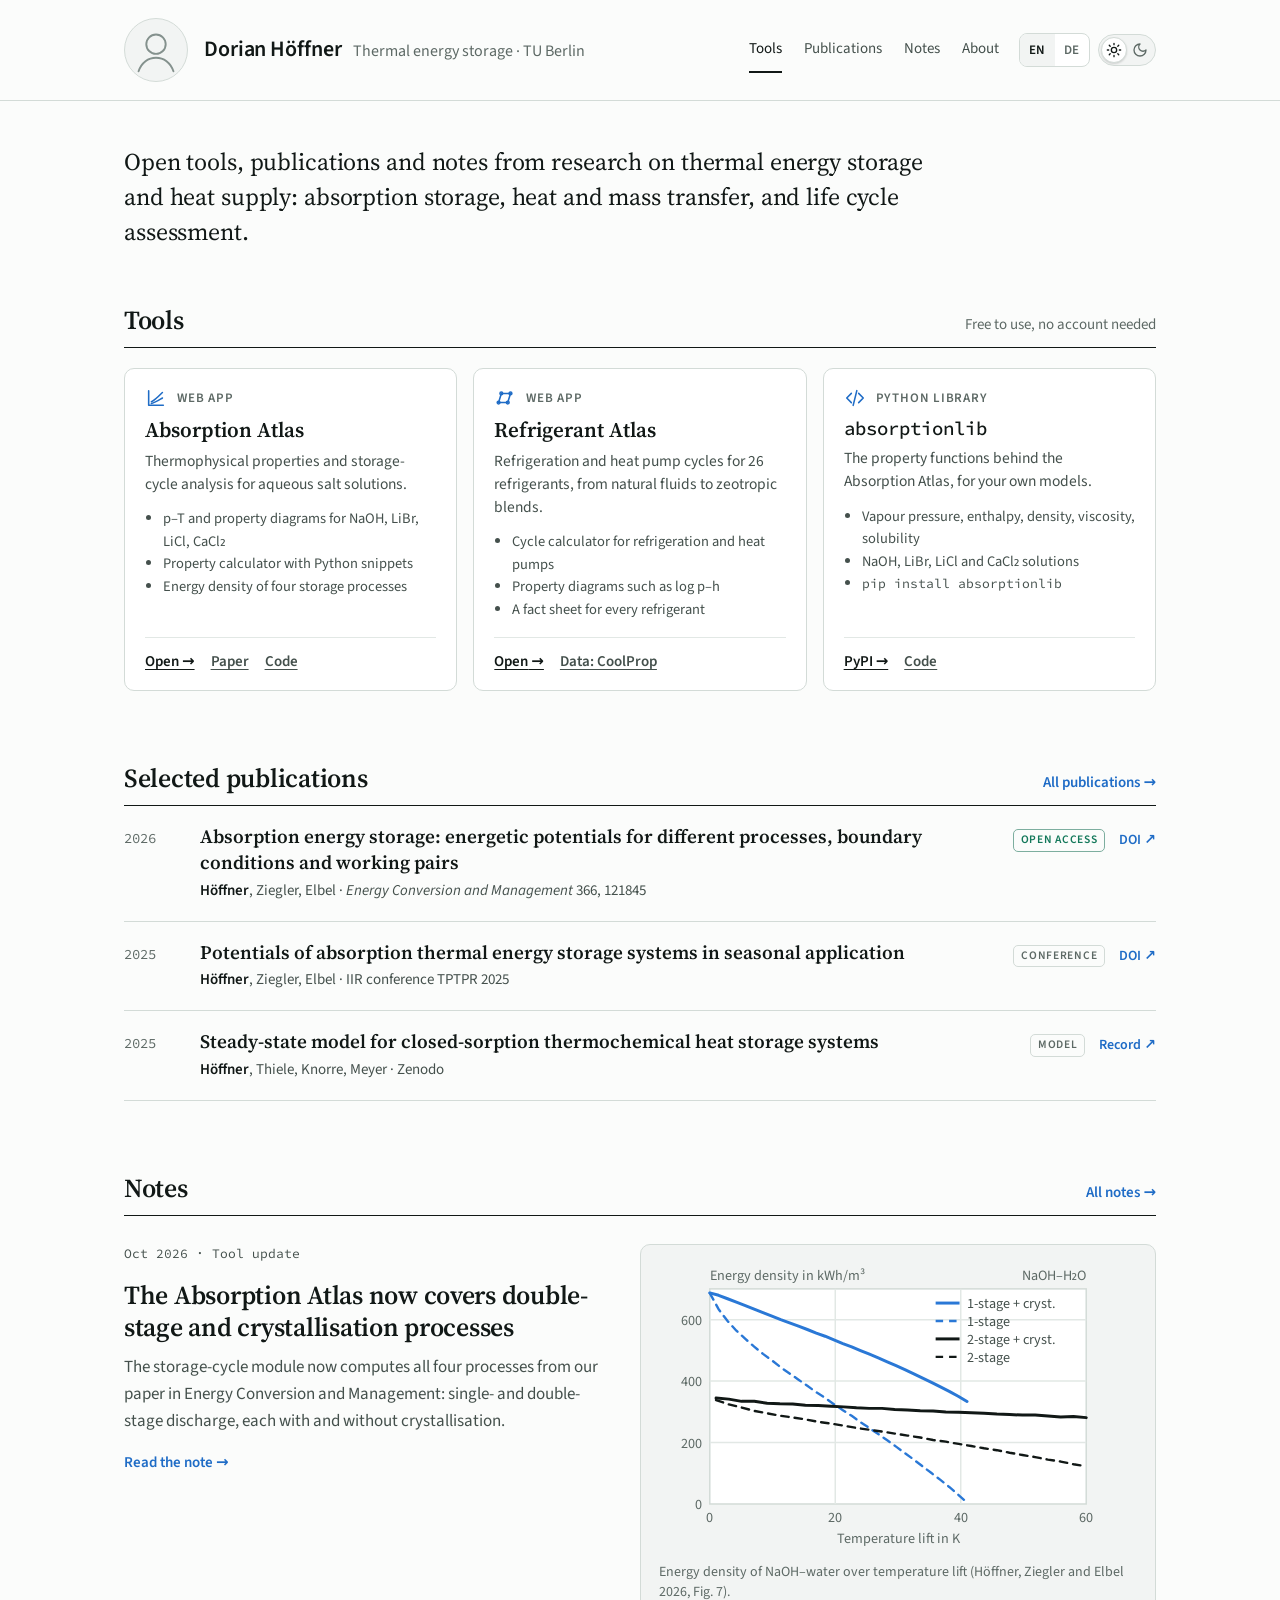
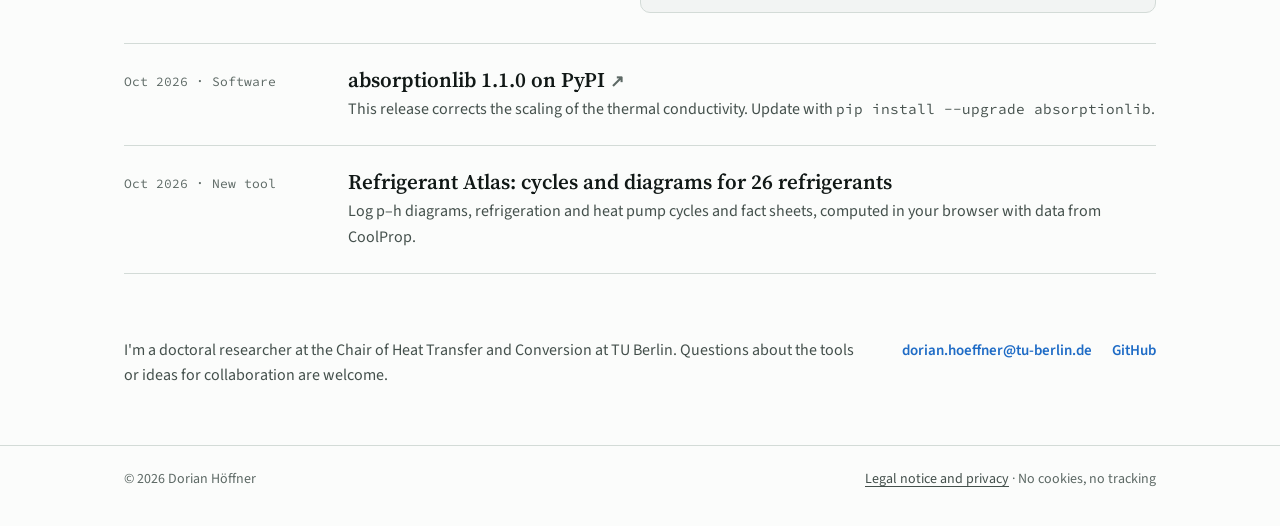
==== commit e2035658: "Light mode by default, theme switch, header photo hides on scroll" ====
--- a/index.html
+++ b/index.html
@@ -1,24 +1,24 @@
 <!doctype html>
-<html lang="en" data-lang="en">
+<html lang="en" data-lang="en" data-title-en="Dorian Höffner · Tools, publications and notes on thermal energy storage" data-title-de="Dorian Höffner · Werkzeuge, Publikationen und Notizen zu thermischen Energiespeichern">
 <head>
 <meta charset="utf-8">
 <meta name="viewport" content="width=device-width, initial-scale=1, viewport-fit=cover">
-<title>Dorian Höffner · Energy storage and thermal energy systems</title>
-<meta name="description" content="Dorian Höffner, doctoral researcher at Technische Universität Berlin: energy storage, thermal energy systems, sector coupling and life cycle assessment. Publications, open tools such as the Absorption Atlas, and contact.">
+<title>Dorian Höffner · Tools, publications and notes on thermal energy storage</title>
+<meta name="description" content="Open tools, publications and notes from research on thermal energy storage and heat supply at TU Berlin: Absorption Atlas, Refrigerant Atlas, absorptionlib.">
 <meta name="author" content="Dorian Höffner">
 <link rel="canonical" href="https://dorianhoeffner.com/">
-<meta property="og:type" content="profile">
-<meta property="og:title" content="Dorian Höffner · Energy storage and thermal energy systems">
-<meta property="og:description" content="Doctoral researcher at TU Berlin: energy storage, thermal energy systems, sector coupling and life cycle assessment.">
+<meta property="og:type" content="website">
+<meta property="og:title" content="Tools, publications and notes on thermal energy storage">
+<meta property="og:description" content="Open tools and research notes on thermal energy storage and heat supply, by Dorian Höffner, TU Berlin.">
 <meta property="og:url" content="https://dorianhoeffner.com/">
 <meta property="og:image" content="https://dorianhoeffner.com/og.png">
 <meta property="og:image:width" content="1200">
 <meta property="og:image:height" content="630">
 <meta name="twitter:card" content="summary_large_image">
-<meta name="theme-color" content="#f2f4f3" media="(prefers-color-scheme: light)">
-<meta name="theme-color" content="#0b0f0e" media="(prefers-color-scheme: dark)">
+<meta name="theme-color" content="#fbfcfb">
 <link rel="icon" href="favicon.svg" type="image/svg+xml">
 <link rel="stylesheet" href="fonts.css">
+<link rel="stylesheet" href="site.css">
 <script type="application/ld+json">
 {
   "@context": "https://schema.org",
@@ -38,7 +38,7 @@
 }
 </script>
 <script>
-/* Language and theme are set before first paint, so the page never flashes the wrong one. */
+/* Language and theme are set before first paint, so the page never flashes the wrong one. Light unless dark was chosen. */
 (function () {
   var d = document.documentElement, lang = 'en', theme = null;
   try { lang = localStorage.getItem('dh-lang') || ''; theme = localStorage.getItem('dh-theme'); } catch (e) {}
@@ -47,278 +47,42 @@
   if (theme === 'light' || theme === 'dark') d.setAttribute('data-theme', theme);
 })();
 </script>
-<style>
-/* Same paper-and-ink system as the Absorption Atlas: colour is kept for data and the one accent. */
-:root {
-  --bg: #f2f4f3;
-  --surface: #fbfcfb;
-  --surface-2: #edf1ef;
-  --ink: #111816;
-  --ink-2: #44504c;
-  --muted: #6b7773;
-  --rule: #d3dbd7;
-  --rule-soft: #e2e8e5;
-  --grid-strong: #b9c6c0;
-  --accent: #1f6cc6;
-  --accent-soft: #e4eefa;
-  --c-NaOH: #2a78d6; --c-LiBr: #eb6834; --c-LiCl: #1baf7a; --c-CaCl2: #9e3378;
-  --shadow: 0 1px 0 rgba(17, 24, 22, 0.04), 0 10px 28px -18px rgba(17, 24, 22, 0.22);
-  --font-serif: "Source Serif 4", Georgia, "Times New Roman", serif;
-  --font-sans: "Source Sans 3", "Segoe UI", system-ui, -apple-system, sans-serif;
-  --font-mono: "Source Code Pro", ui-monospace, "SFMono-Regular", Menlo, Consolas, monospace;
-  --r: 12px;
-  --wrap: 1080px;
-  color-scheme: light;
-}
-@media (prefers-color-scheme: dark) {
-  :root:not([data-theme="light"]) {
-    --bg: #0b0f0e; --surface: #141a19; --surface-2: #1b2321;
-    --ink: #e8eeec; --ink-2: #b2bdb9; --muted: #84918d; --rule: #2a3431; --rule-soft: #212a28; --grid-strong: #3a4744;
-    --accent: #6aa8f0; --accent-soft: #15253a;
-    --c-NaOH: #3987e5; --c-LiBr: #d95926; --c-LiCl: #199e70; --c-CaCl2: #b82989;
-    --shadow: 0 1px 0 rgba(0, 0, 0, 0.3), 0 12px 30px -18px rgba(0, 0, 0, 0.85);
-    color-scheme: dark;
-  }
-}
-:root[data-theme="dark"] {
-  --bg: #0b0f0e; --surface: #141a19; --surface-2: #1b2321;
-  --ink: #e8eeec; --ink-2: #b2bdb9; --muted: #84918d; --rule: #2a3431; --rule-soft: #212a28; --grid-strong: #3a4744;
-  --accent: #6aa8f0; --accent-soft: #15253a;
-  --c-NaOH: #3987e5; --c-LiBr: #d95926; --c-LiCl: #199e70; --c-CaCl2: #b82989;
-  --shadow: 0 1px 0 rgba(0, 0, 0, 0.3), 0 12px 30px -18px rgba(0, 0, 0, 0.85);
-  color-scheme: dark;
-}
-
-/* Bilingual content: both languages are in the HTML, the inactive one is hidden. */
-html[data-lang="en"] [data-l="de"], html[data-lang="de"] [data-l="en"] { display: none !important; }
-
-* { box-sizing: border-box; }
-html { -webkit-text-size-adjust: 100%; scroll-behavior: smooth; scroll-padding-top: 76px; }
-@media (prefers-reduced-motion: reduce) { html { scroll-behavior: auto; } }
-body {
-  margin: 0; background: var(--bg); color: var(--ink);
-  font-family: var(--font-sans); font-size: 17px; line-height: 1.6;
-  -webkit-font-smoothing: antialiased;
-}
-a { color: inherit; text-underline-offset: 3px; text-decoration-thickness: 1px; }
-a:hover { color: var(--accent); }
-:focus-visible { outline: 2px solid var(--accent); outline-offset: 3px; border-radius: 4px; }
-.wrap { max-width: var(--wrap); margin: 0 auto; padding-inline: max(16px, env(safe-area-inset-left)) max(16px, env(safe-area-inset-right)); }
-@media (min-width: 700px) { .wrap { padding-inline: 32px; } }
-.sr-only { position: absolute; width: 1px; height: 1px; overflow: hidden; clip: rect(0 0 0 0); white-space: nowrap; }
-.skip { position: absolute; left: 12px; top: -48px; background: var(--ink); color: var(--bg); padding: 8px 12px; border-radius: 6px; z-index: 20; }
-.skip:focus { top: 12px; }
-
-/* ---------- top bar ---------- */
-.topbar {
-  position: sticky; top: 0; z-index: 10;
-  background: color-mix(in srgb, var(--bg) 88%, transparent);
-  -webkit-backdrop-filter: saturate(1.4) blur(10px); backdrop-filter: saturate(1.4) blur(10px);
-  border-bottom: 1px solid var(--rule);
-}
-.topbar .wrap { display: flex; align-items: center; gap: 16px; min-height: 60px; }
-.wordmark { font-family: var(--font-serif); font-weight: 600; font-size: 19px; letter-spacing: -0.01em; text-decoration: none; white-space: nowrap; }
-.wordmark:hover { color: inherit; }
-.nav { display: flex; gap: 2px; margin-left: auto; }
-.nav a { font-size: 15px; color: var(--ink-2); text-decoration: none; padding: 6px 10px; border-radius: 8px; white-space: nowrap; }
-.nav a:hover { color: var(--ink); background: var(--surface-2); }
-.nav a[aria-current="true"] { color: var(--ink); background: var(--surface-2); }
-.tools { display: flex; align-items: center; gap: 8px; }
-.seg { display: inline-flex; border: 1px solid var(--rule); border-radius: 8px; overflow: hidden; background: var(--surface); }
-.seg button, .iconbtn {
-  font: inherit; font-size: 13px; font-weight: 600; letter-spacing: 0.04em; color: var(--muted);
-  background: transparent; border: 0; padding: 5px 9px; cursor: pointer; min-height: 32px;
-}
-.seg button[aria-pressed="true"] { color: var(--ink); background: var(--surface-2); }
-.iconbtn { border: 1px solid var(--rule); border-radius: 8px; background: var(--surface); display: inline-grid; place-items: center; width: 34px; padding: 0; }
-.iconbtn:hover, .seg button:hover { color: var(--ink); }
-.iconbtn svg { width: 17px; height: 17px; }
-.menu-btn { display: none; }
-@media (max-width: 860px) {
-  .menu-btn { display: inline-grid; }
-  .topbar .wrap { flex-wrap: wrap; }
-  .tools { margin-left: auto; }
-  .nav { order: 3; width: 100%; margin: 0; flex-direction: column; gap: 0; padding: 0 0 10px; display: none; }
-  .topbar.open .nav { display: flex; }
-  .nav a { padding: 10px 4px; border-radius: 0; border-top: 1px solid var(--rule-soft); font-size: 16px; }
-  .nav a:hover, .nav a[aria-current="true"] { background: transparent; }
-}
-
-/* ---------- hero ---------- */
-.hero { padding-block: clamp(40px, 7vw, 84px) clamp(36px, 6vw, 64px); }
-.hero .wrap { display: grid; grid-template-columns: minmax(0, 1fr) auto; gap: clamp(24px, 5vw, 64px); align-items: center; }
-.kicker { font-size: 13px; font-weight: 600; letter-spacing: 0.1em; text-transform: uppercase; color: var(--muted); margin: 0 0 14px; }
-h1.name { font-family: var(--font-serif); font-optical-sizing: auto; font-weight: 600; font-size: clamp(40px, 6.4vw, 68px); line-height: 1.02; letter-spacing: -0.02em; margin: 0 0 22px; }
-.bio { font-size: clamp(18px, 2vw, 20px); line-height: 1.6; color: var(--ink-2); max-width: 40em; margin: 0; }
-.bio strong { color: var(--ink); font-weight: 600; }
-.chips { display: flex; flex-wrap: wrap; gap: 8px; margin: 22px 0 0; padding: 0; list-style: none; }
-.chips li { font-size: 14px; color: var(--ink-2); border: 1px solid var(--rule); background: var(--surface); padding: 3px 11px; border-radius: 999px; }
-.links { display: flex; flex-wrap: wrap; gap: 10px; margin-top: 26px; }
-.btn {
-  display: inline-flex; align-items: center; gap: 8px; font-size: 15px; font-weight: 600; text-decoration: none;
-  padding: 9px 15px; border-radius: 9px; border: 1px solid var(--rule); background: var(--surface); color: var(--ink);
-}
-.btn:hover { border-color: var(--ink-2); color: var(--ink); }
-.btn.primary { background: var(--ink); color: var(--bg); border-color: var(--ink); }
-.btn.primary:hover { color: var(--bg); opacity: 0.88; }
-.btn svg { width: 17px; height: 17px; flex: none; }
-.portrait {
-  width: clamp(150px, 20vw, 220px); aspect-ratio: 1; border-radius: 50%;
-  background: var(--surface); border: 1px solid var(--rule); box-shadow: var(--shadow);
-  display: grid; place-items: center; overflow: hidden; position: relative;
-}
-.portrait img { width: 100%; height: 100%; object-fit: cover; }
-.portrait .mono { font-family: var(--font-serif); font-weight: 600; font-size: clamp(48px, 6vw, 72px); letter-spacing: -0.03em; color: var(--ink); position: relative; }
-.portrait svg.iso { position: absolute; inset: 0; width: 100%; height: 100%; opacity: 0.9; }
-@media (max-width: 640px) {
-  .hero .wrap { grid-template-columns: 1fr; }
-  .portrait { order: -1; width: 112px; }
-}
-
-/* ---------- sections ---------- */
-section.block { padding-block: clamp(40px, 6vw, 72px); border-top: 1px solid var(--rule); }
-.sec-head { display: grid; grid-template-columns: minmax(0, 1fr) auto; align-items: end; gap: 12px; margin-bottom: 28px; }
-.sec-head h2 { font-family: var(--font-serif); font-weight: 600; font-size: clamp(26px, 3.2vw, 34px); letter-spacing: -0.01em; line-height: 1.1; margin: 0; }
-.sec-head p { margin: 8px 0 0; color: var(--muted); font-size: 16px; max-width: 46em; }
-.sec-num { font-family: var(--font-mono); font-size: 13px; color: var(--muted); }
-
-/* tools: one card pattern for every tool, preview plate on top, text below */
-.tool-grid { display: grid; grid-template-columns: repeat(3, minmax(0, 1fr)); gap: 20px; }
-.tool { display: flex; flex-direction: column; background: var(--surface); border: 1px solid var(--rule); border-radius: var(--r); overflow: hidden; transition: border-color 0.15s ease; }
-.tool:hover { border-color: var(--grid-strong); }
-.plate { display: block; text-decoration: none; overflow: hidden; aspect-ratio: 16 / 10; background: var(--surface-2); border-bottom: 1px solid var(--rule); padding: 10px 12px 6px; color: inherit; }
-.plate svg { display: block; width: 100%; height: 100%; overflow: visible; }
-.plate .frame { fill: var(--surface); stroke: var(--rule); stroke-width: 1; }
-.plate .grid line { stroke: var(--rule-soft); stroke-width: 1; }
-.plate .ax { font-family: var(--font-sans); font-size: 9.5px; fill: var(--muted); }
-.plate .leg { font-family: var(--font-sans); font-size: 9.5px; fill: var(--ink-2); }
-.plate .lbl { font-family: var(--font-sans); font-size: 10.5px; font-weight: 600; }
-.plate pre { margin: 0; height: 100%; display: grid; align-content: center; font-family: var(--font-mono); font-size: 12.5px; line-height: 1.6; color: var(--ink); background: var(--surface); border: 1px solid var(--rule); border-radius: 6px; padding: 8px 14px; overflow: hidden; white-space: pre; }
-.plate pre code { font: inherit; }
-.plate pre .k { color: var(--accent); }
-.plate pre .c { color: var(--muted); }
-.tool-body { display: flex; flex-direction: column; flex: 1; padding: 18px 22px 20px; }
-.tool-kind { margin: 0; font-size: 14px; color: var(--muted); }
-.tool h3 { font-family: var(--font-serif); font-weight: 600; font-size: 23px; letter-spacing: -0.01em; line-height: 1.2; margin: 2px 0 8px; }
-.tool h3 a { text-decoration: none; }
-.tool-body > p.desc { margin: 0 0 18px; color: var(--ink-2); font-size: 16px; line-height: 1.55; }
-.tool-links { margin: auto 0 0; padding-top: 14px; border-top: 1px solid var(--rule-soft); display: flex; flex-wrap: wrap; gap: 6px 18px; font-size: 15px; }
-.tool-links a { font-weight: 600; text-decoration: none; color: var(--ink-2); }
-.tool-links a:hover { color: var(--accent); text-decoration: underline; }
-.tool-links a.go { color: var(--ink); }
-.tool-links .status { color: var(--muted); }
-@media (max-width: 960px) {
-  .tool-grid { grid-template-columns: 1fr; gap: 16px; }
-  .tool { flex-direction: row; }
-  .plate { width: 46%; flex: none; aspect-ratio: auto; min-height: 220px; border-bottom: 0; border-right: 1px solid var(--rule); display: grid; align-items: center; }
-  .plate svg { height: auto; }
-}
-@media (max-width: 640px) {
-  .tool { flex-direction: column; }
-  .plate { width: auto; aspect-ratio: 16 / 10; min-height: 0; border-right: 0; border-bottom: 1px solid var(--rule); display: block; }
-  .plate svg { height: 100%; }
-}
-
-/* research */
-.themes { display: grid; grid-template-columns: repeat(3, minmax(0, 1fr)); gap: 0; border-top: 1px solid var(--ink); }
-.theme { padding: 20px 24px 6px 0; }
-.theme + .theme { padding-left: 24px; border-left: 1px solid var(--rule); }
-.theme .n { font-family: var(--font-mono); font-size: 13px; color: var(--muted); }
-.theme h3 { font-family: var(--font-serif); font-weight: 600; font-size: 21px; line-height: 1.2; margin: 6px 0 10px; }
-.theme p { margin: 0 0 12px; color: var(--ink-2); font-size: 16px; }
-.theme .rel { font-size: 15px; color: var(--muted); }
-.theme .rel a { color: var(--ink-2); }
-@media (max-width: 820px) {
-  .themes { grid-template-columns: 1fr; }
-  .theme, .theme + .theme { padding: 18px 0 8px; border-left: 0; }
-  .theme + .theme { border-top: 1px solid var(--rule); }
-}
-
-/* publications */
-.pubs { list-style: none; margin: 0; padding: 0; border-top: 1px solid var(--ink); }
-.pub { display: grid; grid-template-columns: 64px minmax(0, 1fr) auto; gap: 8px 20px; padding: 18px 0; border-bottom: 1px solid var(--rule); align-items: baseline; }
-.pub .yr { font-family: var(--font-mono); font-size: 14px; color: var(--muted); }
-.pub .t { font-family: var(--font-serif); font-size: 19px; font-weight: 600; line-height: 1.3; margin: 0 0 4px; }
-.pub .t a { text-decoration: none; }
-.pub .t a:hover { text-decoration: underline; }
-.pub .au { font-size: 15px; color: var(--ink-2); margin: 0; }
-.pub .au b { color: var(--ink); font-weight: 600; }
-.pub .ve { font-size: 15px; color: var(--muted); margin: 2px 0 0; }
-.pub .ve i { color: var(--ink-2); }
-.pub .side { display: flex; flex-direction: column; align-items: flex-end; gap: 6px; }
-.pub .side a { font-size: 14px; font-weight: 600; white-space: nowrap; }
-.badge { font-size: 11.5px; font-weight: 600; letter-spacing: 0.06em; text-transform: uppercase; color: var(--muted); border: 1px solid var(--rule); border-radius: 5px; padding: 1px 7px; white-space: nowrap; }
-.badge.oa { color: var(--c-LiCl); border-color: color-mix(in srgb, var(--c-LiCl) 45%, var(--rule)); }
-@media (max-width: 640px) {
-  .pub { grid-template-columns: 1fr; gap: 4px; }
-  .pub .side { flex-direction: row; align-items: center; flex-wrap: wrap; gap: 10px; margin-top: 6px; }
-}
-
-/* career */
-.timeline { list-style: none; margin: 0; padding: 0; position: relative; }
-.timeline::before { content: ""; position: absolute; left: 132px; top: 8px; bottom: 8px; width: 1px; background: var(--rule); }
-.step { display: grid; grid-template-columns: 112px minmax(0, 1fr); gap: 41px; padding: 0 0 26px; position: relative; }
-.step::before { content: ""; position: absolute; left: 126px; top: 8px; width: 9px; height: 9px; border-radius: 50%; background: var(--bg); border: 2px solid var(--ink); }
-.step.now::before { background: var(--ink); }
-.step .when { font-family: var(--font-mono); font-size: 14px; color: var(--muted); text-align: right; padding-top: 1px; }
-.step h3 { font-size: 18px; font-weight: 600; margin: 0; line-height: 1.35; }
-.step .where { color: var(--ink-2); margin: 2px 0 0; font-size: 16px; }
-.step .what { color: var(--muted); margin: 6px 0 0; font-size: 15.5px; max-width: 44em; }
-.step.todo h3, .step.todo .where { color: var(--muted); }
-.step.todo::before { border-color: var(--muted); }
-.todo-flag { font-size: 11.5px; font-weight: 600; letter-spacing: 0.06em; text-transform: uppercase; color: var(--c-LiBr); border: 1px dashed currentColor; border-radius: 5px; padding: 1px 7px; margin-left: 8px; vertical-align: 2px; }
-@media (max-width: 640px) {
-  .timeline::before { left: 6px; }
-  .step { grid-template-columns: 1fr; gap: 2px; padding-left: 26px; }
-  .step::before { left: 0; }
-  .step .when { text-align: left; }
-}
-
-/* contact */
-.contact { display: grid; grid-template-columns: minmax(0, 1.2fr) minmax(0, 1fr); gap: 32px; align-items: start; }
-.contact .lead { font-family: var(--font-serif); font-size: clamp(22px, 2.6vw, 28px); line-height: 1.35; margin: 0 0 22px; letter-spacing: -0.005em; }
-.mail { font-family: var(--font-serif); font-size: clamp(20px, 2.4vw, 26px); font-weight: 600; word-break: break-word; }
-.ways { list-style: none; margin: 0; padding: 0; border-top: 1px solid var(--ink); }
-.ways li { border-bottom: 1px solid var(--rule); }
-.ways a, .ways div { display: grid; grid-template-columns: 28px minmax(0, 1fr) auto; align-items: center; gap: 10px; padding: 13px 0; text-decoration: none; }
-.ways svg { width: 19px; height: 19px; color: var(--muted); }
-.ways .k { font-size: 16px; font-weight: 600; }
-.ways .v { font-size: 14.5px; color: var(--muted); text-align: right; }
-.ways a:hover .k { color: var(--accent); }
-@media (max-width: 820px) { .contact { grid-template-columns: 1fr; } }
-
-/* footer */
-footer { border-top: 1px solid var(--rule); padding-block: 26px 40px; font-size: 14px; color: var(--muted); }
-footer .wrap { display: flex; flex-wrap: wrap; gap: 8px 20px; justify-content: space-between; }
-footer a { color: var(--ink-2); }
-
-@media print {
-  .topbar, .links, .tools { display: none !important; }
-  body { background: #fff; color: #000; font-size: 11pt; }
-  section.block { border-top: 1px solid #999; padding-block: 18px; }
-}
-</style>
+<script src="site.js" defer></script>
 </head>
 <body>
 <a class="skip" href="#main"><span data-l="en">Skip to content</span><span data-l="de">Zum Inhalt</span></a>
 
-<header class="topbar" id="topbar">
+<!-- Header: large at the top of the page, compact after scrolling (site.js). Portrait: see --portrait in site.css. -->
+<header class="site-header">
   <div class="wrap">
-    <a class="wordmark" href="#top">Dorian Höffner</a>
-    <nav class="nav" id="nav" aria-label="Sections">
+    <a class="ident" href="./">
+      <span class="avatar" aria-hidden="true"></span>
+      <span class="ident-text">
+        <span class="ident-name">Dorian Höffner</span>
+        <span class="ident-sub"><span data-l="en">Thermal energy storage</span><span data-l="de">Thermische Energiespeicher</span>&nbsp;· TU Berlin</span>
+      </span>
+    </a>
+    <nav class="nav" id="nav" aria-label="Main">
       <a href="#tools"><span data-l="en">Tools</span><span data-l="de">Werkzeuge</span></a>
-      <a href="#research"><span data-l="en">Research</span><span data-l="de">Forschung</span></a>
       <a href="#publications"><span data-l="en">Publications</span><span data-l="de">Publikationen</span></a>
-      <a href="#career"><span data-l="en">Career</span><span data-l="de">Werdegang</span></a>
-      <a href="#contact"><span data-l="en">Contact</span><span data-l="de">Kontakt</span></a>
+      <a href="#notes"><span data-l="en">Notes</span><span data-l="de">Notizen</span></a>
+      <a href="#about"><span data-l="en">About</span><span data-l="de">Über mich</span></a>
+      <div class="nav-controls">
+        <div class="seg" role="group" aria-label="Language / Sprache">
+          <button type="button" data-set-lang="en" aria-pressed="true">EN</button>
+          <button type="button" data-set-lang="de" aria-pressed="false">DE</button>
+        </div>
+      </div>
     </nav>
-    <div class="tools">
+    <div class="controls">
       <div class="seg" role="group" aria-label="Language / Sprache">
         <button type="button" data-set-lang="en" aria-pressed="true">EN</button>
         <button type="button" data-set-lang="de" aria-pressed="false">DE</button>
       </div>
-      <button type="button" class="iconbtn" id="themeBtn" aria-label="Toggle dark mode">
-        <svg viewBox="0 0 24 24" fill="none" stroke="currentColor" stroke-width="1.8" stroke-linecap="round" stroke-linejoin="round" aria-hidden="true"><path d="M12 3a6 6 0 0 0 9 9 9 9 0 1 1-9-9z"/></svg>
+      <button type="button" class="theme-switch" role="switch" aria-checked="false" aria-label="Dark mode / Dunkelmodus" title="Dark mode / Dunkelmodus">
+        <svg class="ts-sun" viewBox="0 0 24 24" fill="none" stroke="currentColor" stroke-width="2" stroke-linecap="round" aria-hidden="true"><circle cx="12" cy="12" r="4"/><path d="M12 2v2M12 20v2M4.9 4.9l1.4 1.4M17.7 17.7l1.4 1.4M2 12h2M20 12h2M4.9 19.1l1.4-1.4M17.7 6.3l1.4-1.4"/></svg>
+        <svg class="ts-moon" viewBox="0 0 24 24" fill="none" stroke="currentColor" stroke-width="2" stroke-linecap="round" stroke-linejoin="round" aria-hidden="true"><path d="M12 3a6 6 0 0 0 9 9 9 9 0 1 1-9-9z"/></svg>
+        <span class="ts-thumb" aria-hidden="true"></span>
       </button>
       <button type="button" class="iconbtn menu-btn" id="menuBtn" aria-label="Menu" aria-expanded="false" aria-controls="nav">
         <svg viewBox="0 0 24 24" fill="none" stroke="currentColor" stroke-width="1.8" stroke-linecap="round" aria-hidden="true"><path d="M4 7h16M4 12h16M4 17h16"/></svg>
@@ -328,46 +92,11 @@
 </header>
 
 <main id="main">
-  <!-- ======================= INTRO ======================= -->
-  <section class="hero" id="top">
+  <section class="intro">
     <div class="wrap">
-      <div>
-        <p class="kicker"><span data-l="en">Doctoral researcher · Technische Universität Berlin</span><span data-l="de">Doktorand · Technische Universität Berlin</span></p>
-        <h1 class="name">Dorian Höffner</h1>
-        <p class="bio" data-l="en">I am a doctoral researcher at the Chair of Heat Transfer and Conversion at <strong>Technische Universität Berlin</strong>, working on <strong>energy storage and thermal energy systems</strong>, sector coupling and life cycle assessment. My goal is a clean energy transition across all sectors, so I combine thermodynamic modelling, experiments and environmental and economic assessment with an interdisciplinary mindset.</p>
-        <p class="bio" data-l="de">Ich bin Doktorand am Fachgebiet Wärmeübertragung und -wandlung der <strong>Technischen Universität Berlin</strong> und forsche zu <strong>Energiespeichern und thermischen Energiesystemen</strong>, Sektorkopplung und Ökobilanzierung. Mein Ziel ist eine saubere Energiewende in allen Sektoren. Dafür verbinde ich interdisziplinär thermodynamische Modellierung, Experimente sowie ökologische und ökonomische Bewertung.</p>
-        <ul class="chips">
-          <li><span data-l="en">Energy storage</span><span data-l="de">Energiespeicher</span></li>
-          <li><span data-l="en">Thermal energy systems</span><span data-l="de">Thermische Energiesysteme</span></li>
-          <li><span data-l="en">Sector coupling</span><span data-l="de">Sektorkopplung</span></li>
-          <li><span data-l="en">Life cycle assessment</span><span data-l="de">Ökobilanzierung</span></li>
-        </ul>
-        <div class="links">
-          <a class="btn primary" href="#tools">
-            <span data-l="en">Explore my tools</span><span data-l="de">Zu meinen Werkzeugen</span>
-            <svg viewBox="0 0 24 24" fill="none" stroke="currentColor" stroke-width="2" stroke-linecap="round" stroke-linejoin="round" aria-hidden="true"><path d="M12 5v14M5 12l7 7 7-7"/></svg>
-          </a>
-          <a class="btn" href="mailto:dorian.hoeffner@tu-berlin.de">
-            <svg viewBox="0 0 24 24" fill="none" stroke="currentColor" stroke-width="1.8" stroke-linecap="round" stroke-linejoin="round" aria-hidden="true"><rect x="3" y="5" width="18" height="14" rx="2"/><path d="m3 7 9 6 9-6"/></svg>
-            <span data-l="en">Email</span><span data-l="de">E-Mail</span>
-          </a>
-          <a class="btn" href="https://github.com/dorianhoeffner" rel="me noopener">
-            <svg viewBox="0 0 24 24" fill="currentColor" aria-hidden="true"><path d="M12 2a10 10 0 0 0-3.16 19.49c.5.09.68-.22.68-.48v-1.7c-2.78.6-3.37-1.34-3.37-1.34-.45-1.16-1.11-1.47-1.11-1.47-.9-.62.07-.6.07-.6 1 .07 1.53 1.03 1.53 1.03.9 1.52 2.34 1.08 2.91.83.09-.65.35-1.08.63-1.33-2.22-.25-4.55-1.11-4.55-4.94 0-1.09.39-1.98 1.03-2.68-.1-.25-.45-1.27.1-2.64 0 0 .84-.27 2.75 1.02a9.6 9.6 0 0 1 5 0c1.91-1.3 2.75-1.02 2.75-1.02.55 1.37.2 2.39.1 2.64.64.7 1.03 1.59 1.03 2.68 0 3.84-2.34 4.68-4.57 4.93.36.31.68.92.68 1.85v2.75c0 .27.18.58.69.48A10 10 0 0 0 12 2z"/></svg>
-            GitHub
-          </a>
-          <!-- Add later, same pattern: ORCID, Google Scholar, LinkedIn, CV (PDF) -->
-        </div>
-      </div>
-      <!-- Portrait: replace the monogram with  <img src="img/portrait.jpg" alt="Dorian Höffner" width="440" height="440">  -->
-      <div class="portrait" aria-hidden="true">
-        <svg class="iso" viewBox="0 0 100 100" preserveAspectRatio="none">
-          <path d="M-5 92 C 30 70, 60 48, 105 18" stroke="var(--c-NaOH)" stroke-width="0.8" fill="none" opacity="0.55"/>
-          <path d="M-5 98 C 32 78, 62 58, 105 30" stroke="var(--c-LiBr)" stroke-width="0.8" fill="none" opacity="0.5"/>
-          <path d="M-5 104 C 34 86, 64 68, 105 42" stroke="var(--c-LiCl)" stroke-width="0.8" fill="none" opacity="0.5"/>
-          <path d="M-5 110 C 36 94, 66 78, 105 54" stroke="var(--c-CaCl2)" stroke-width="0.8" fill="none" opacity="0.45"/>
-        </svg>
-        <span class="mono">DH</span>
-      </div>
+      <h1 class="sr-only">Dorian Höffner</h1>
+      <p class="lede" data-l="en">Open tools, publications and notes from research on thermal energy storage and heat supply: absorption storage, heat and mass transfer, and life cycle assessment.</p>
+      <p class="lede" data-l="de">Offene Werkzeuge, Publikationen und Notizen aus der Forschung zu thermischen Energiespeichern und Wärmeversorgung: Absorptionsspeicher, Wärme- und Stoffübertragung und Ökobilanzierung.</p>
     </div>
   </section>
 
@@ -375,157 +104,103 @@
   <section class="block" id="tools" aria-labelledby="h-tools">
     <div class="wrap">
       <div class="sec-head">
-        <div>
-          <h2 id="h-tools"><span data-l="en">Tools and data</span><span data-l="de">Werkzeuge und Daten</span></h2>
-          <p data-l="en">Open tools built on my research. The web apps run in your browser, with no installation and no account.</p>
-          <p data-l="de">Offene Werkzeuge aus meiner Forschung. Die Web-Apps laufen in Ihrem Browser, ohne Installation und ohne Konto.</p>
-        </div>
-        <span class="sec-num">01</span>
-      </div>
-
-      <!-- Every tool uses the same card: plate (diagram or code), kind, title, one-sentence description, links.
-           To add a tool, copy one <article class="tool"> block. -->
+        <h2 id="h-tools"><span data-l="en">Tools</span><span data-l="de">Werkzeuge</span></h2>
+        <span class="aside"><span data-l="en">Free to use, no account needed</span><span data-l="de">Frei nutzbar, ohne Konto</span></span>
+      </div>
+
+      <!-- One <article class="tool"> per tool; the grid takes any number of boxes.
+           To add a tool: copy a whole <article> block and change icon, kind, name, description, three bullets and links. -->
       <div class="tool-grid">
         <article class="tool">
-          <a class="plate" href="/absorptionlib/" tabindex="-1" aria-hidden="true">
-<svg viewBox="0 0 320 200" role="img" aria-label="Energy storage density of NaOH–water over temperature lift for four storage processes (Höffner, Ziegler and Elbel 2026, Fig. 7)">
-<rect x="34" y="20" width="252" height="144" class="frame"/>
-<g class="grid"><line x1="34.0" y1="20" x2="34.0" y2="164"/><text class="ax" x="34.0" y="176" text-anchor="middle">0</text><line x1="118.0" y1="20" x2="118.0" y2="164"/><text class="ax" x="118.0" y="176" text-anchor="middle">20</text><line x1="202.0" y1="20" x2="202.0" y2="164"/><text class="ax" x="202.0" y="176" text-anchor="middle">40</text><line x1="286.0" y1="20" x2="286.0" y2="164"/><text class="ax" x="286.0" y="176" text-anchor="middle">60</text><line x1="34" y1="122.9" x2="286" y2="122.9"/><line x1="34" y1="81.7" x2="286" y2="81.7"/><line x1="34" y1="40.6" x2="286" y2="40.6"/><text class="ax" x="29" y="167.5" text-anchor="end">0</text><text class="ax" x="29" y="126.4" text-anchor="end">200</text><text class="ax" x="29" y="85.2" text-anchor="end">400</text><text class="ax" x="29" y="44.1" text-anchor="end">600</text></g>
-<text class="ax" x="34" y="14"><tspan data-l="en">Energy density in kWh/m³</tspan><tspan data-l="de">Energiedichte in kWh/m³</tspan></text>
-<text class="ax" x="160.0" y="190" text-anchor="middle"><tspan data-l="en">Temperature lift in K</tspan><tspan data-l="de">Temperaturhub in K</tspan></text>
-<text class="ax" x="286" y="14" text-anchor="end">NaOH–H₂O</text>
-<path d="M34.0,22.8 L39.9,33.6 L45.9,41.5 L51.8,48.0 L57.8,53.5 L63.7,58.7 L69.6,63.5 L75.6,67.9 L81.5,72.5 L87.4,76.6 L93.4,80.8 L99.3,84.9 L105.3,89.2 L111.2,93.0 L117.1,97.2 L123.1,101.2 L129.0,105.0 L134.9,109.2 L140.9,113.2 L146.8,117.2 L152.8,121.4 L158.7,125.6 L164.6,129.9 L170.6,134.3 L176.5,138.8 L182.4,143.3 L188.4,147.9 L194.3,152.6 L200.3,157.8 L206.2,163.0" fill="none" stroke="var(--c-NaOH)" stroke-width="1.6" stroke-dasharray="5 4" stroke-linecap="round" stroke-linejoin="round"/>
-<path d="M38.2,94.4 L46.7,97.3 L55.3,99.4 L63.8,101.7 L72.4,103.3 L80.9,104.9 L89.5,106.1 L98.0,107.4 L106.6,109.0 L115.1,110.2 L123.6,111.6 L132.2,113.1 L140.7,114.3 L149.3,115.5 L157.8,116.9 L166.4,118.2 L174.9,119.5 L183.5,121.2 L192.0,122.3 L200.6,123.8 L209.1,125.2 L217.6,126.7 L226.2,128.0 L234.7,129.7 L243.3,131.2 L251.8,132.6 L260.4,134.3 L268.9,135.6 L277.5,137.4 L286.0,138.8" fill="none" stroke="var(--ink)" stroke-width="1.6" stroke-dasharray="5 4" stroke-linecap="round" stroke-linejoin="round"/>
-<path d="M34.0,22.7 L39.9,24.3 L45.9,26.6 L51.8,28.9 L57.8,31.2 L63.7,33.6 L69.6,35.9 L75.6,38.2 L81.5,40.6 L87.4,42.7 L93.4,45.0 L99.3,47.2 L105.3,49.6 L111.2,51.7 L117.1,54.2 L123.1,56.6 L129.0,58.8 L134.9,61.3 L140.9,63.7 L146.8,66.2 L152.8,68.8 L158.7,71.4 L164.6,74.1 L170.6,76.9 L176.5,79.7 L182.4,82.6 L188.4,85.6 L194.3,88.6 L200.3,91.9 L206.2,95.4" fill="none" stroke="var(--c-NaOH)" stroke-width="2.0" stroke-linecap="round" stroke-linejoin="round"/>
-<path d="M38.2,93.1 L46.7,93.8 L55.3,95.3 L63.8,95.3 L72.4,96.5 L80.9,96.9 L89.5,97.1 L98.0,97.9 L106.6,98.1 L115.1,98.6 L123.6,99.0 L132.2,99.6 L140.7,100.0 L149.3,100.0 L157.8,100.7 L166.4,101.1 L174.9,101.6 L183.5,101.7 L192.0,102.4 L200.6,102.6 L209.1,102.9 L217.6,103.3 L226.2,103.8 L234.7,104.1 L243.3,104.5 L251.8,104.5 L260.4,105.1 L268.9,105.7 L277.5,105.4 L286.0,106.2" fill="none" stroke="var(--ink)" stroke-width="2.0" stroke-linecap="round" stroke-linejoin="round"/>
-<line x1="185.2" y1="29.5" x2="201.2" y2="29.5" stroke="var(--c-NaOH)" stroke-width="2.0"/>
-<text class="leg" x="206.2" y="33.0"><tspan data-l="en">1-stage + cryst.</tspan><tspan data-l="de">1-stufig + Krist.</tspan></text>
-<line x1="185.2" y1="41.5" x2="201.2" y2="41.5" stroke="var(--c-NaOH)" stroke-width="1.6" stroke-dasharray="5 4"/>
-<text class="leg" x="206.2" y="45.0"><tspan data-l="en">1-stage</tspan><tspan data-l="de">1-stufig</tspan></text>
-<line x1="185.2" y1="53.5" x2="201.2" y2="53.5" stroke="var(--ink)" stroke-width="2.0"/>
-<text class="leg" x="206.2" y="57.0"><tspan data-l="en">2-stage + cryst.</tspan><tspan data-l="de">2-stufig + Krist.</tspan></text>
-<line x1="185.2" y1="65.5" x2="201.2" y2="65.5" stroke="var(--ink)" stroke-width="1.6" stroke-dasharray="5 4"/>
-<text class="leg" x="206.2" y="69.0"><tspan data-l="en">2-stage</tspan><tspan data-l="de">2-stufig</tspan></text>
-</svg>
-          </a>
-          <div class="tool-body">
-            <p class="tool-kind"><span data-l="en">Web app</span><span data-l="de">Web-App</span></p>
-            <h3><a href="/absorptionlib/">Absorption Atlas</a></h3>
-            <p class="desc" data-l="en">Property diagrams, a property calculator and storage-cycle analysis for aqueous NaOH, LiBr, LiCl and CaCl₂ solutions.</p>
-            <p class="desc" data-l="de">Zustandsdiagramme, Stoffwertrechner und Speicherzyklus-Analyse für wässrige NaOH-, LiBr-, LiCl- und CaCl₂-Lösungen.</p>
-            <p class="tool-links">
-              <a class="go" href="/absorptionlib/"><span data-l="en">Open the atlas</span><span data-l="de">Atlas öffnen</span></a>
-              <a href="https://doi.org/10.1016/j.enconman.2026.121845" rel="noopener"><span data-l="en">Paper</span><span data-l="de">Artikel</span></a>
-              <a href="https://github.com/dorianhoeffner/absorptionlib" rel="noopener">Code</a>
-            </p>
-          </div>
+          <div class="tool-top">
+            <svg viewBox="0 0 24 24" fill="none" stroke="currentColor" stroke-width="1.7" stroke-linecap="round" stroke-linejoin="round" aria-hidden="true"><path d="M4 4v16h16"/><path d="M7 16c3-1 6-4 12-10"/><path d="M7 18c4-1 7-3 12-6"/></svg>
+            <span class="kind"><span data-l="en">Web app</span><span data-l="de">Web-App</span></span>
+          </div>
+          <h3><a href="/absorptionlib/">Absorption Atlas</a></h3>
+          <p class="desc" data-l="en">Thermophysical properties and storage-cycle analysis for aqueous salt solutions.</p>
+          <p class="desc" data-l="de">Stoffwerte und Speicherzyklus-Analyse für wässrige Salzlösungen.</p>
+          <ul data-l="en">
+            <li>p–T and property diagrams for NaOH, LiBr, LiCl, CaCl₂</li>
+            <li>Property calculator with Python snippets</li>
+            <li>Energy density of four storage processes</li>
+          </ul>
+          <ul data-l="de">
+            <li>p–T- und Zustandsdiagramme für NaOH, LiBr, LiCl, CaCl₂</li>
+            <li>Stoffwertrechner mit Python-Codebeispielen</li>
+            <li>Energiedichte von vier Speicherprozessen</li>
+          </ul>
+          <p class="tool-links">
+            <a class="go" href="/absorptionlib/"><span data-l="en">Open</span><span data-l="de">Öffnen</span> →</a>
+            <a href="https://doi.org/10.1016/j.enconman.2026.121845" rel="noopener"><span data-l="en">Paper</span><span data-l="de">Artikel</span></a>
+            <a href="https://github.com/dorianhoeffner/absorptionlib" rel="noopener">Code</a>
+          </p>
         </article>
 
         <article class="tool">
-          <a class="plate" href="https://pypi.org/project/absorptionlib/" tabindex="-1" aria-hidden="true" rel="noopener">
-            <pre aria-label="Python example"><code><span class="k">from</span> absorptionlib <span class="k">import</span> NaOH
-
-x, T = 0.5, 60  <span class="c"># kg/kg, °C</span>
-NaOH.saturation_pressure(x, T)
-<span class="c"># 2413 Pa</span>
-NaOH.density(x, T)
-<span class="c"># 1496 kg/m³</span></code></pre>
-          </a>
-          <div class="tool-body">
-            <p class="tool-kind"><span data-l="en">Python library</span><span data-l="de">Python-Bibliothek</span></p>
-            <h3><a href="https://pypi.org/project/absorptionlib/" rel="noopener">absorptionlib</a></h3>
-            <p class="desc" data-l="en">The property functions behind the atlas: vapour pressure, enthalpy, density, viscosity and solubility for four salt solutions.</p>
-            <p class="desc" data-l="de">Die Stofffunktionen hinter dem Atlas: Dampfdruck, Enthalpie, Dichte, Viskosität und Löslichkeit für vier Salzlösungen.</p>
-            <p class="tool-links">
-              <a class="go" href="https://pypi.org/project/absorptionlib/" rel="noopener"><span data-l="en">Install from PyPI</span><span data-l="de">Bei PyPI installieren</span></a>
-              <a href="https://github.com/dorianhoeffner/absorptionlib" rel="noopener">Code</a>
-            </p>
-          </div>
+          <div class="tool-top">
+            <svg viewBox="0 0 24 24" fill="none" stroke="currentColor" stroke-width="1.7" stroke-linecap="round" stroke-linejoin="round" aria-hidden="true"><path d="M8 7h10l-3 10H5z"/><circle cx="8" cy="7" r="1.5"/><circle cx="18" cy="7" r="1.5"/><circle cx="15" cy="17" r="1.5"/><circle cx="5" cy="17" r="1.5"/></svg>
+            <span class="kind"><span data-l="en">Web app</span><span data-l="de">Web-App</span></span>
+          </div>
+          <h3><a href="refrigerant-atlas/"><span data-l="en">Refrigerant Atlas</span><span data-l="de">Kältemittel-Atlas</span></a></h3>
+          <p class="desc" data-l="en">Refrigeration and heat pump cycles for 26 refrigerants, from natural fluids to zeotropic blends.</p>
+          <p class="desc" data-l="de">Kälte- und Wärmepumpenkreisläufe für 26 Kältemittel, von natürlichen Stoffen bis zu zeotropen Gemischen.</p>
+          <ul data-l="en">
+            <li>Cycle calculator for refrigeration and heat pumps</li>
+            <li>Property diagrams such as log p–h</li>
+            <li>A fact sheet for every refrigerant</li>
+          </ul>
+          <ul data-l="de">
+            <li>Kreisprozessrechner für Kälteanlagen und Wärmepumpen</li>
+            <li>Zustandsdiagramme wie log p–h</li>
+            <li>Ein Steckbrief für jedes Kältemittel</li>
+          </ul>
+          <p class="tool-links">
+            <a class="go" href="refrigerant-atlas/"><span data-l="en">Open</span><span data-l="de">Öffnen</span> →</a>
+            <a href="http://www.coolprop.org" rel="noopener"><span data-l="en">Data: CoolProp</span><span data-l="de">Daten: CoolProp</span></a>
+          </p>
         </article>
 
         <article class="tool">
-          <a class="plate" href="refrigerant-atlas/" tabindex="-1" aria-hidden="true">
-<svg viewBox="0 0 320 200" role="img" aria-label="Log p–h diagram of propane (R290) with a heat pump cycle between −5 °C and 45 °C">
-<rect x="34" y="20" width="252" height="144" class="frame"/>
-<g class="grid"><line x1="72.8" y1="20" x2="72.8" y2="164"/><text class="ax" x="72.8" y="176" text-anchor="middle">200</text><line x1="150.3" y1="20" x2="150.3" y2="164"/><text class="ax" x="150.3" y="176" text-anchor="middle">400</text><line x1="227.8" y1="20" x2="227.8" y2="164"/><text class="ax" x="227.8" y="176" text-anchor="middle">600</text><line x1="34" y1="145.2" x2="286" y2="145.2"/><text class="ax" x="29" y="148.7" text-anchor="end">2</text><line x1="34" y1="111.5" x2="286" y2="111.5"/><text class="ax" x="29" y="115.0" text-anchor="end">5</text><line x1="34" y1="86.0" x2="286" y2="86.0"/><text class="ax" x="29" y="89.5" text-anchor="end">10</text><line x1="34" y1="60.4" x2="286" y2="60.4"/><text class="ax" x="29" y="63.9" text-anchor="end">20</text><line x1="34" y1="26.7" x2="286" y2="26.7"/><text class="ax" x="29" y="30.2" text-anchor="end">50</text></g>
-<text class="ax" x="34" y="14"><tspan data-l="en">Pressure in bar</tspan><tspan data-l="de">Druck in bar</tspan></text>
-<text class="ax" x="160.0" y="190" text-anchor="middle"><tspan data-l="en">Specific enthalpy in kJ/kg</tspan><tspan data-l="de">Spezifische Enthalpie in kJ/kg</tspan></text>
-<text class="ax" x="286" y="14" text-anchor="end">R290</text>
-<path d="M37.6,164.0 L40.5,158.8 L43.6,153.7 L46.6,148.9 L49.6,144.1 L52.7,139.5 L55.8,135.0 L59.0,130.7 L62.1,126.5 L65.3,122.4 L68.6,118.4 L71.8,114.5 L75.1,110.7 L78.4,107.0 L81.8,103.5 L85.2,100.0 L88.6,96.5 L92.1,93.2 L95.6,89.9 L99.1,86.8 L102.8,83.6 L106.4,80.6 L110.1,77.6 L113.9,74.7 L117.7,71.9 L121.6,69.1 L125.5,66.3 L129.5,63.6 L133.6,61.0 L137.8,58.4 L142.1,55.9 L146.5,53.4 L151.1,50.9 L155.7,48.5 L160.6,46.1 L165.7,43.8 L171.1,41.5 L177.0,39.2 L183.5,36.9 L191.5,34.7 L191.5,34.7 L192.1,34.5 L192.7,34.4 L193.4,34.3 L194.0,34.1 L194.7,34.0 L195.5,33.8 L196.3,33.7 L197.1,33.5 L198.0,33.4 L199.0,33.3 L200.2,33.1 L201.6,33.0 L203.5,32.8 L208.0,32.7 L213.1,32.7 L218.1,32.8 L220.2,33.0 L221.7,33.1 L222.9,33.3 L223.9,33.4 L224.7,33.5 L225.5,33.7 L226.2,33.8 L226.8,34.0 L227.4,34.1 L227.9,34.3 L228.4,34.4 L228.8,34.5 L229.3,34.7 L229.3,34.7 L233.9,36.9 L236.4,39.2 L238.0,41.5 L238.9,43.8 L239.5,46.1 L239.7,48.5 L239.6,50.9 L239.4,53.4 L239.0,55.9 L238.4,58.4 L237.8,61.0 L237.0,63.6 L236.2,66.3 L235.3,69.1 L234.3,71.9 L233.2,74.7 L232.1,77.6 L231.0,80.6 L229.8,83.6 L228.6,86.8 L227.3,89.9 L226.0,93.2 L224.7,96.5 L223.3,100.0 L221.9,103.5 L220.5,107.0 L219.1,110.7 L217.7,114.5 L216.2,118.4 L214.7,122.4 L213.3,126.5 L211.7,130.7 L210.2,135.0 L208.7,139.5 L207.2,144.1 L205.6,148.9 L204.1,153.7 L202.5,158.8 L200.9,164.0" fill="none" stroke="var(--ink)" stroke-width="1.6" stroke-linejoin="round"/>
-<path d="M219.2,119.1 L223.6,113.0 L227.9,106.9 L232.4,100.8 L236.8,94.7 L241.3,88.5 L245.8,82.4 L250.3,76.3 L254.7,70.2 L116.5,70.2 L116.5,119.1 L219.2,119.1 Z" fill="var(--accent)" fill-opacity="0.08" stroke="var(--accent)" stroke-width="1.8" stroke-linejoin="round"/>
-<circle cx="219.2" cy="119.1" r="2.6" fill="var(--surface)" stroke="var(--accent)" stroke-width="1.4"/><circle cx="254.7" cy="70.2" r="2.6" fill="var(--surface)" stroke="var(--accent)" stroke-width="1.4"/><circle cx="116.5" cy="70.2" r="2.6" fill="var(--surface)" stroke="var(--accent)" stroke-width="1.4"/><circle cx="116.5" cy="119.1" r="2.6" fill="var(--surface)" stroke="var(--accent)" stroke-width="1.4"/>
-<text class="leg" x="261.7" y="73.7">45 °C</text>
-<text class="leg" x="226.2" y="122.6">−5 °C</text>
-</svg>
-          </a>
-          <div class="tool-body">
-            <p class="tool-kind"><span data-l="en">Web app</span><span data-l="de">Web-App</span></p>
-            <h3><a href="refrigerant-atlas/"><span data-l="en">Refrigerant Atlas</span><span data-l="de">Kältemittel-Atlas</span></a></h3>
-            <p class="desc" data-l="en">Refrigeration and heat pump cycles, property diagrams and fact sheets for 26 refrigerants, from natural fluids to zeotropic blends.</p>
-            <p class="desc" data-l="de">Kälte- und Wärmepumpenkreisläufe, Zustandsdiagramme und Steckbriefe für 26 Kältemittel, von natürlichen Stoffen bis zu zeotropen Gemischen.</p>
-            <p class="tool-links">
-              <a class="go" href="refrigerant-atlas/"><span data-l="en">Open the atlas</span><span data-l="de">Atlas öffnen</span></a>
-              <a href="http://www.coolprop.org" rel="noopener"><span data-l="en">Data: CoolProp</span><span data-l="de">Daten: CoolProp</span></a>
-            </p>
-          </div>
+          <div class="tool-top">
+            <svg viewBox="0 0 24 24" fill="none" stroke="currentColor" stroke-width="1.7" stroke-linecap="round" stroke-linejoin="round" aria-hidden="true"><path d="m8 7-5 5 5 5"/><path d="m16 7 5 5-5 5"/><path d="m14 4-4 16"/></svg>
+            <span class="kind"><span data-l="en">Python library</span><span data-l="de">Python-Bibliothek</span></span>
+          </div>
+          <h3 class="mono"><a href="https://pypi.org/project/absorptionlib/" rel="noopener">absorptionlib</a></h3>
+          <p class="desc" data-l="en">The property functions behind the Absorption Atlas, for your own models.</p>
+          <p class="desc" data-l="de">Die Stofffunktionen hinter dem Absorption Atlas, für eigene Modelle.</p>
+          <ul data-l="en">
+            <li>Vapour pressure, enthalpy, density, viscosity, solubility</li>
+            <li>NaOH, LiBr, LiCl and CaCl₂ solutions</li>
+            <li><code>pip install absorptionlib</code></li>
+          </ul>
+          <ul data-l="de">
+            <li>Dampfdruck, Enthalpie, Dichte, Viskosität, Löslichkeit</li>
+            <li>NaOH-, LiBr-, LiCl- und CaCl₂-Lösungen</li>
+            <li><code>pip install absorptionlib</code></li>
+          </ul>
+          <p class="tool-links">
+            <a class="go" href="https://pypi.org/project/absorptionlib/" rel="noopener">PyPI →</a>
+            <a href="https://github.com/dorianhoeffner/absorptionlib" rel="noopener">Code</a>
+          </p>
         </article>
       </div>
     </div>
   </section>
 
-  <!-- ======================= RESEARCH ======================= -->
-  <section class="block" id="research" aria-labelledby="h-research">
-    <div class="wrap">
-      <div class="sec-head">
-        <div>
-          <h2 id="h-research"><span data-l="en">Research focus</span><span data-l="de">Forschungsschwerpunkte</span></h2>
-          <p data-l="en">Which storage and heat-supply concepts can actually carry the energy transition, and at what energetic, economic and environmental cost?</p>
-          <p data-l="de">Welche Speicher- und Wärmeversorgungskonzepte können die Energiewende tatsächlich tragen, und zu welchen energetischen, ökonomischen und ökologischen Kosten?</p>
-        </div>
-        <span class="sec-num">02</span>
-      </div>
-      <div class="themes">
-        <div class="theme">
-          <span class="n">A</span>
-          <h3><span data-l="en">Thermal energy storage</span><span data-l="de">Thermische Energiespeicher</span></h3>
-          <p data-l="en">Thermodynamic potential of closed absorption storage across working pairs, process configurations and temperature lifts, including crystallisation as a way to raise energy density.</p>
-          <p data-l="de">Thermodynamisches Potenzial geschlossener Absorptionsspeicher über Arbeitsstoffpaare, Prozessvarianten und Temperaturhübe hinweg, einschließlich Kristallisation zur Steigerung der Energiedichte.</p>
-          <p class="rel"><span data-l="en">See</span><span data-l="de">Siehe</span> <a href="https://doi.org/10.1016/j.enconman.2026.121845" rel="noopener">ECM 2026</a> · <a href="/absorptionlib/">Absorption Atlas</a></p>
-        </div>
-        <div class="theme">
-          <span class="n">B</span>
-          <h3><span data-l="en">Heat and mass transfer</span><span data-l="de">Wärme- und Stoffübertragung</span></h3>
-          <p data-l="en">Experiments on falling-film absorbers with ceramic surface structures, plus laboratory work on stratification and diffusion in salt solutions.</p>
-          <p data-l="de">Experimente an Fallfilmabsorbern mit keramischen Oberflächenstrukturen sowie Laborarbeiten zu Schichtung und Diffusion in Salzlösungen.</p>
-          <p class="rel"><span data-l="en">Experimental, TU Berlin laboratory</span><span data-l="de">Experimentell, Labor der TU Berlin</span></p>
-        </div>
-        <div class="theme">
-          <span class="n">C</span>
-          <h3><span data-l="en">Sector coupling and assessment</span><span data-l="de">Sektorkopplung und Bewertung</span></h3>
-          <p data-l="en">Life cycle assessment (cumulative energy demand, greenhouse gas emissions) and levelised cost metrics that put storage and heat-supply options side by side.</p>
-          <p data-l="de">Ökobilanzierung (kumulierter Energieaufwand, Treibhausgasemissionen) und Gestehungskosten, die Speicher- und Wärmeversorgungsoptionen vergleichbar machen.</p>
-          <p class="rel"><span data-l="en">See</span><span data-l="de">Siehe</span> <a href="https://doi.org/10.1016/j.enconman.2026.121845" rel="noopener">ECM 2026</a></p>
-        </div>
-      </div>
-    </div>
-  </section>
-
-  <!-- ======================= PUBLICATIONS ======================= -->
+  <!-- ======================= PUBLICATIONS (selection; the full list is publications/index.html) ======================= -->
   <section class="block" id="publications" aria-labelledby="h-pubs">
     <div class="wrap">
       <div class="sec-head">
-        <div>
-          <h2 id="h-pubs"><span data-l="en">Selected publications</span><span data-l="de">Ausgewählte Publikationen</span></h2>
-        </div>
-        <span class="sec-num">03</span>
-      </div>
-      <ol class="pubs" reversed>
+        <h2 id="h-pubs"><span data-l="en">Selected publications</span><span data-l="de">Ausgewählte Publikationen</span></h2>
+        <a class="more" href="publications/"><span data-l="en">All publications</span><span data-l="de">Alle Publikationen</span> →</a>
+      </div>
+      <!-- Keep 3 to 5 entries here, newest or most relevant first. Copy <li class="pub"> blocks from publications/index.html. -->
+      <ol class="pubs">
         <li class="pub">
           <span class="yr">2026</span>
           <div>
             <p class="t"><a href="https://doi.org/10.1016/j.enconman.2026.121845" rel="noopener">Absorption energy storage: energetic potentials for different processes, boundary conditions and working pairs</a></p>
-            <p class="au"><b>Höffner</b>, Ziegler, Elbel</p>
-            <p class="ve"><i>Energy Conversion and Management</i> 366, 121845</p>
+            <p class="meta"><b>Höffner</b>, Ziegler, Elbel · <i>Energy Conversion and Management</i> 366, 121845</p>
           </div>
           <div class="side"><span class="badge oa">Open access</span><a href="https://doi.org/10.1016/j.enconman.2026.121845" rel="noopener">DOI ↗</a></div>
         </li>
@@ -533,8 +208,7 @@
           <span class="yr">2025</span>
           <div>
             <p class="t"><a href="https://doi.org/10.18462/iir.tptpr2025.1130" rel="noopener">Potentials of absorption thermal energy storage systems in seasonal application</a></p>
-            <p class="au"><b>Höffner</b>, Ziegler, Elbel</p>
-            <p class="ve"><span data-l="en">IIR conference</span><span data-l="de">IIR-Konferenz</span> TPTPR 2025</p>
+            <p class="meta"><b>Höffner</b>, Ziegler, Elbel · <span data-l="en">IIR conference</span><span data-l="de">IIR-Konferenz</span> TPTPR 2025</p>
           </div>
           <div class="side"><span class="badge"><span data-l="en">Conference</span><span data-l="de">Konferenz</span></span><a href="https://doi.org/10.18462/iir.tptpr2025.1130" rel="noopener">DOI ↗</a></div>
         </li>
@@ -542,80 +216,84 @@
           <span class="yr">2025</span>
           <div>
             <p class="t"><a href="https://zenodo.org/records/17310538" rel="noopener">Steady-state model for closed-sorption thermochemical heat storage systems</a></p>
-            <p class="au"><b>Höffner</b>, Thiele, Knorre, Meyer</p>
-            <p class="ve">Zenodo</p>
-          </div>
-          <div class="side"><span class="badge">Zenodo</span><a href="https://zenodo.org/records/17310538" rel="noopener">Record ↗</a></div>
+            <p class="meta"><b>Höffner</b>, Thiele, Knorre, Meyer · Zenodo</p>
+          </div>
+          <div class="side"><span class="badge"><span data-l="en">Model</span><span data-l="de">Modell</span></span><a href="https://zenodo.org/records/17310538" rel="noopener">Record ↗</a></div>
         </li>
       </ol>
     </div>
   </section>
 
-  <!-- ======================= CAREER ======================= -->
-  <section class="block" id="career" aria-labelledby="h-career">
+  <!-- ======================= NOTES (latest; the full list is notes/index.html) ======================= -->
+  <section class="block" id="notes" aria-labelledby="h-notes">
     <div class="wrap">
       <div class="sec-head">
+        <h2 id="h-notes"><span data-l="en">Notes</span><span data-l="de">Notizen</span></h2>
+        <a class="more" href="notes/"><span data-l="en">All notes</span><span data-l="de">Alle Notizen</span> →</a>
+      </div>
+
+      <!-- Latest note with a figure (optional). Older notes below as short rows. -->
+      <article class="note-feature">
         <div>
-          <h2 id="h-career"><span data-l="en">Career</span><span data-l="de">Werdegang</span></h2>
+          <p class="note-meta"><span data-l="en">Oct 2026 · Tool update</span><span data-l="de">Okt. 2026 · Werkzeug-Update</span></p>
+          <h3><a href="notes/2026-10-absorption-atlas-processes/"><span data-l="en">The Absorption Atlas now covers double-stage and crystallisation processes</span><span data-l="de">Der Absorption Atlas rechnet jetzt auch zweistufige Prozesse und Kristallisation</span></a></h3>
+          <p data-l="en">The storage-cycle module now computes all four processes from our paper in Energy Conversion and Management: single- and double-stage discharge, each with and without crystallisation.</p>
+          <p data-l="de">Das Speicherzyklus-Modul rechnet jetzt alle vier Prozesse aus unserem Artikel in Energy Conversion and Management: ein- und zweistufige Entladung, jeweils mit und ohne Kristallisation.</p>
+          <a class="more" href="notes/2026-10-absorption-atlas-processes/"><span data-l="en">Read the note</span><span data-l="de">Zur Notiz</span> →</a>
         </div>
-        <span class="sec-num">04</span>
-      </div>
-      <ol class="timeline">
-        <li class="step now">
-          <!-- TODO: start year, e.g. "since 2022" / "seit 2022" -->
-          <span class="when"><span data-l="en">current</span><span data-l="de">aktuell</span></span>
-          <div>
-            <h3><span data-l="en">Doctoral researcher</span><span data-l="de">Wissenschaftlicher Mitarbeiter und Doktorand</span></h3>
-            <p class="where"><span data-l="en">Technische Universität Berlin, Institute of Energy Engineering, Chair of Heat Transfer and Conversion</span><span data-l="de">Technische Universität Berlin, Institut für Energietechnik, Fachgebiet Wärmeübertragung und -wandlung</span></p>
-            <p class="what" data-l="en">Research on absorption thermal energy storage, falling-film heat and mass transfer and life cycle assessment. Supervision of master’s theses.</p>
-            <p class="what" data-l="de">Forschung zu Absorptionswärmespeichern, Wärme- und Stoffübertragung in Fallfilmen und Ökobilanzierung. Betreuung von Masterarbeiten.</p>
-          </div>
-        </li>
-        <!-- TODO: fill in and remove class "todo" and the flag. Copy the block for further stations. -->
-        <li class="step todo">
-          <span class="when">20XX</span>
-          <div>
-            <h3>M.Sc. <span data-l="en">[study programme]</span><span data-l="de">[Studiengang]</span> <span class="todo-flag" data-l="en">to complete</span><span class="todo-flag" data-l="de">ergänzen</span></h3>
-            <p class="where"><span data-l="en">[University]</span><span data-l="de">[Universität]</span></p>
-          </div>
-        </li>
-        <li class="step todo">
-          <span class="when">20XX</span>
-          <div>
-            <h3>B.Sc. <span data-l="en">[study programme]</span><span data-l="de">[Studiengang]</span> <span class="todo-flag" data-l="en">to complete</span><span class="todo-flag" data-l="de">ergänzen</span></h3>
-            <p class="where"><span data-l="en">[University]</span><span data-l="de">[Universität]</span></p>
-          </div>
-        </li>
-      </ol>
-    </div>
-  </section>
-
-  <!-- ======================= CONTACT ======================= -->
-  <section class="block" id="contact" aria-labelledby="h-contact">
-    <div class="wrap">
-      <div class="sec-head">
-        <div><h2 id="h-contact"><span data-l="en">Contact</span><span data-l="de">Kontakt</span></h2></div>
-        <span class="sec-num">05</span>
-      </div>
-      <div class="contact">
+        <figure class="plot">
+<svg viewBox="0 0 320 200" role="img" aria-label="Energy storage density of NaOH–water over temperature lift for four storage processes (Höffner, Ziegler and Elbel 2026, Fig. 7)">
+<rect x="34" y="20" width="252" height="144" class="frame"/>
+<g class="grid"><line x1="118" y1="20" x2="118" y2="164"/><line x1="202" y1="20" x2="202" y2="164"/><line x1="34" y1="122.9" x2="286" y2="122.9"/><line x1="34" y1="81.7" x2="286" y2="81.7"/><line x1="34" y1="40.6" x2="286" y2="40.6"/></g>
+<text class="ax" x="34" y="176" text-anchor="middle">0</text><text class="ax" x="118" y="176" text-anchor="middle">20</text><text class="ax" x="202" y="176" text-anchor="middle">40</text><text class="ax" x="286" y="176" text-anchor="middle">60</text>
+<text class="ax" x="29" y="167.5" text-anchor="end">0</text><text class="ax" x="29" y="126.4" text-anchor="end">200</text><text class="ax" x="29" y="85.2" text-anchor="end">400</text><text class="ax" x="29" y="44.1" text-anchor="end">600</text>
+<text class="ax" x="34" y="14"><tspan data-l="en">Energy density in kWh/m³</tspan><tspan data-l="de">Energiedichte in kWh/m³</tspan></text>
+<text class="ax" x="160" y="190" text-anchor="middle"><tspan data-l="en">Temperature lift in K</tspan><tspan data-l="de">Temperaturhub in K</tspan></text>
+<text class="ax" x="286" y="14" text-anchor="end">NaOH–H₂O</text>
+<path class="s-naoh" d="M34.0,22.8 L39.9,33.6 L45.9,41.5 L51.8,48.0 L57.8,53.5 L63.7,58.7 L69.6,63.5 L75.6,67.9 L81.5,72.5 L87.4,76.6 L93.4,80.8 L99.3,84.9 L105.3,89.2 L111.2,93.0 L117.1,97.2 L123.1,101.2 L129.0,105.0 L134.9,109.2 L140.9,113.2 L146.8,117.2 L152.8,121.4 L158.7,125.6 L164.6,129.9 L170.6,134.3 L176.5,138.8 L182.4,143.3 L188.4,147.9 L194.3,152.6 L200.3,157.8 L206.2,163.0" fill="none" stroke-width="1.6" stroke-dasharray="5 4" stroke-linecap="round" stroke-linejoin="round"/>
+<path class="s-ink" d="M38.2,94.4 L46.7,97.3 L55.3,99.4 L63.8,101.7 L72.4,103.3 L80.9,104.9 L89.5,106.1 L98.0,107.4 L106.6,109.0 L115.1,110.2 L123.6,111.6 L132.2,113.1 L140.7,114.3 L149.3,115.5 L157.8,116.9 L166.4,118.2 L174.9,119.5 L183.5,121.2 L192.0,122.3 L200.6,123.8 L209.1,125.2 L217.6,126.7 L226.2,128.0 L234.7,129.7 L243.3,131.2 L251.8,132.6 L260.4,134.3 L268.9,135.6 L277.5,137.4 L286.0,138.8" fill="none" stroke-width="1.6" stroke-dasharray="5 4" stroke-linecap="round" stroke-linejoin="round"/>
+<path class="s-naoh" d="M34.0,22.7 L39.9,24.3 L45.9,26.6 L51.8,28.9 L57.8,31.2 L63.7,33.6 L69.6,35.9 L75.6,38.2 L81.5,40.6 L87.4,42.7 L93.4,45.0 L99.3,47.2 L105.3,49.6 L111.2,51.7 L117.1,54.2 L123.1,56.6 L129.0,58.8 L134.9,61.3 L140.9,63.7 L146.8,66.2 L152.8,68.8 L158.7,71.4 L164.6,74.1 L170.6,76.9 L176.5,79.7 L182.4,82.6 L188.4,85.6 L194.3,88.6 L200.3,91.9 L206.2,95.4" fill="none" stroke-width="2" stroke-linecap="round" stroke-linejoin="round"/>
+<path class="s-ink" d="M38.2,93.1 L46.7,93.8 L55.3,95.3 L63.8,95.3 L72.4,96.5 L80.9,96.9 L89.5,97.1 L98.0,97.9 L106.6,98.1 L115.1,98.6 L123.6,99.0 L132.2,99.6 L140.7,100.0 L149.3,100.0 L157.8,100.7 L166.4,101.1 L174.9,101.6 L183.5,101.7 L192.0,102.4 L200.6,102.6 L209.1,102.9 L217.6,103.3 L226.2,103.8 L234.7,104.1 L243.3,104.5 L251.8,104.5 L260.4,105.1 L268.9,105.7 L277.5,105.4 L286.0,106.2" fill="none" stroke-width="2" stroke-linecap="round" stroke-linejoin="round"/>
+<line class="s-naoh" x1="185.2" y1="29.5" x2="201.2" y2="29.5" stroke-width="2"/><text class="leg" x="206.2" y="33"><tspan data-l="en">1-stage + cryst.</tspan><tspan data-l="de">1-stufig + Krist.</tspan></text>
+<line class="s-naoh" x1="185.2" y1="41.5" x2="201.2" y2="41.5" stroke-width="1.6" stroke-dasharray="5 4"/><text class="leg" x="206.2" y="45"><tspan data-l="en">1-stage</tspan><tspan data-l="de">1-stufig</tspan></text>
+<line class="s-ink" x1="185.2" y1="53.5" x2="201.2" y2="53.5" stroke-width="2"/><text class="leg" x="206.2" y="57"><tspan data-l="en">2-stage + cryst.</tspan><tspan data-l="de">2-stufig + Krist.</tspan></text>
+<line class="s-ink" x1="185.2" y1="65.5" x2="201.2" y2="65.5" stroke-width="1.6" stroke-dasharray="5 4"/><text class="leg" x="206.2" y="69"><tspan data-l="en">2-stage</tspan><tspan data-l="de">2-stufig</tspan></text>
+</svg>
+          <figcaption><span data-l="en">Energy density of NaOH–water over temperature lift (Höffner, Ziegler and Elbel 2026, Fig. 7).</span><span data-l="de">Energiedichte von NaOH–Wasser über dem Temperaturhub (Höffner, Ziegler und Elbel 2026, Abb. 7).</span></figcaption>
+        </figure>
+      </article>
+
+      <!-- A note can link to its own page in notes/ or straight to an external page (mark those with <span class="ext">↗</span>). -->
+      <article class="note-row">
+        <p class="note-meta"><span data-l="en">Oct 2026 · Software</span><span data-l="de">Okt. 2026 · Software</span></p>
         <div>
-          <p class="lead" data-l="en">Open to collaborations on energy storage, thermal energy systems and their assessment, and happy to talk about the tools.</p>
-          <p class="lead" data-l="de">Offen für Kooperationen zu Energiespeichern, thermischen Energiesystemen und deren Bewertung, und gern ansprechbar zu den Werkzeugen.</p>
-          <a class="mail" href="mailto:dorian.hoeffner@tu-berlin.de">dorian.hoeffner@tu-berlin.de</a>
+          <h3><a href="https://pypi.org/project/absorptionlib/" rel="noopener"><span data-l="en">absorptionlib 1.1.0 on PyPI</span><span data-l="de">absorptionlib 1.1.0 auf PyPI</span> <span class="ext">↗</span></a></h3>
+          <p data-l="en">This release corrects the scaling of the thermal conductivity. Update with <code>pip install --upgrade absorptionlib</code>.</p>
+          <p data-l="de">Diese Version korrigiert die Skalierung der Wärmeleitfähigkeit. Aktualisieren mit <code>pip install --upgrade absorptionlib</code>.</p>
         </div>
-        <ul class="ways">
-          <li><a href="https://github.com/dorianhoeffner" rel="me noopener">
-            <svg viewBox="0 0 24 24" fill="currentColor" aria-hidden="true"><path d="M12 2a10 10 0 0 0-3.16 19.49c.5.09.68-.22.68-.48v-1.7c-2.78.6-3.37-1.34-3.37-1.34-.45-1.16-1.11-1.47-1.11-1.47-.9-.62.07-.6.07-.6 1 .07 1.53 1.03 1.53 1.03.9 1.52 2.34 1.08 2.91.83.09-.65.35-1.08.63-1.33-2.22-.25-4.55-1.11-4.55-4.94 0-1.09.39-1.98 1.03-2.68-.1-.25-.45-1.27.1-2.64 0 0 .84-.27 2.75 1.02a9.6 9.6 0 0 1 5 0c1.91-1.3 2.75-1.02 2.75-1.02.55 1.37.2 2.39.1 2.64.64.7 1.03 1.59 1.03 2.68 0 3.84-2.34 4.68-4.57 4.93.36.31.68.92.68 1.85v2.75c0 .27.18.58.69.48A10 10 0 0 0 12 2z"/></svg>
-            <span class="k">GitHub</span><span class="v">dorianhoeffner</span></a></li>
-          <li><a href="https://pypi.org/project/absorptionlib/" rel="noopener">
-            <svg viewBox="0 0 24 24" fill="none" stroke="currentColor" stroke-width="1.8" stroke-linecap="round" stroke-linejoin="round" aria-hidden="true"><path d="M12 3 4 7.5v9L12 21l8-4.5v-9L12 3z"/><path d="M4 7.5 12 12l8-4.5M12 12v9"/></svg>
-            <span class="k">PyPI</span><span class="v">absorptionlib</span></a></li>
-          <li><div>
-            <svg viewBox="0 0 24 24" fill="none" stroke="currentColor" stroke-width="1.8" stroke-linecap="round" stroke-linejoin="round" aria-hidden="true"><path d="M3 21h18M5 21V9l7-5 7 5v12M9 21v-6h6v6"/></svg>
-            <span class="k">TU Berlin</span><span class="v"><span data-l="en">Institute of Energy Engineering</span><span data-l="de">Institut für Energietechnik</span></span></div></li>
-          <!-- Add later: ORCID, Google Scholar, LinkedIn -->
-        </ul>
-      </div>
+      </article>
+      <article class="note-row">
+        <p class="note-meta"><span data-l="en">Oct 2026 · New tool</span><span data-l="de">Okt. 2026 · Neues Werkzeug</span></p>
+        <div>
+          <h3><a href="refrigerant-atlas/"><span data-l="en">Refrigerant Atlas: cycles and diagrams for 26 refrigerants</span><span data-l="de">Kältemittel-Atlas: Kreisprozesse und Diagramme für 26 Kältemittel</span></a></h3>
+          <p data-l="en">Log p–h diagrams, refrigeration and heat pump cycles and fact sheets, computed in your browser with data from CoolProp.</p>
+          <p data-l="de">log p–h-Diagramme, Kälte- und Wärmepumpenkreisläufe und Steckbriefe, berechnet in Ihrem Browser mit Daten aus CoolProp.</p>
+        </div>
+      </article>
+    </div>
+  </section>
+
+  <!-- ======================= ABOUT ======================= -->
+  <section id="about" aria-labelledby="h-about">
+    <div class="wrap about">
+      <h2 id="h-about" class="sr-only"><span data-l="en">About</span><span data-l="de">Über mich</span></h2>
+      <p class="text" data-l="en">I'm a doctoral researcher at the Chair of Heat Transfer and Conversion at TU Berlin. Questions about the tools or ideas for collaboration are welcome.</p>
+      <p class="text" data-l="de">Ich bin Doktorand am Fachgebiet Wärmeübertragung und -wandlung der TU Berlin. Fragen zu den Werkzeugen oder Ideen für Kooperationen sind willkommen.</p>
+      <!-- Add later, same pattern: ORCID, Google Scholar, LinkedIn, CV (PDF) -->
+      <p class="contact">
+        <a href="mailto:dorian.hoeffner@tu-berlin.de">dorian.hoeffner@tu-berlin.de</a>
+        <a href="https://github.com/dorianhoeffner" rel="me noopener">GitHub</a>
+      </p>
     </div>
   </section>
 </main>
@@ -626,50 +304,5 @@
     <span><a href="legal.html"><span data-l="en">Legal notice and privacy</span><span data-l="de">Impressum und Datenschutz</span></a> · <span data-l="en">No cookies, no tracking</span><span data-l="de">Keine Cookies, kein Tracking</span></span>
   </div>
 </footer>
-
-<script>
-(function () {
-  var d = document.documentElement;
-  var langBtns = document.querySelectorAll('[data-set-lang]');
-  function setLang(l, save) {
-    d.setAttribute('data-lang', l); d.lang = l;
-    langBtns.forEach(function (b) { b.setAttribute('aria-pressed', String(b.dataset.setLang === l)); });
-    document.title = l === 'de' ? 'Dorian Höffner · Energiespeicher und thermische Energiesysteme' : 'Dorian Höffner · Energy storage and thermal energy systems';
-    if (save) { try { localStorage.setItem('dh-lang', l); } catch (e) {} }
-  }
-  langBtns.forEach(function (b) { b.addEventListener('click', function () { setLang(b.dataset.setLang, true); }); });
-  setLang(d.getAttribute('data-lang') || 'en', false);
-
-  document.getElementById('themeBtn').addEventListener('click', function () {
-    var cur = d.getAttribute('data-theme') || (matchMedia('(prefers-color-scheme: dark)').matches ? 'dark' : 'light');
-    var next = cur === 'dark' ? 'light' : 'dark';
-    d.setAttribute('data-theme', next);
-    try { localStorage.setItem('dh-theme', next); } catch (e) {}
-  });
-
-  var bar = document.getElementById('topbar'), menu = document.getElementById('menuBtn');
-  menu.addEventListener('click', function () {
-    var open = bar.classList.toggle('open'); menu.setAttribute('aria-expanded', String(open));
-  });
-  document.querySelectorAll('#nav a').forEach(function (a) {
-    a.addEventListener('click', function () { bar.classList.remove('open'); menu.setAttribute('aria-expanded', 'false'); });
-  });
-
-  /* Highlight the section currently in view. */
-  if ('IntersectionObserver' in window) {
-    var links = {};
-    document.querySelectorAll('#nav a').forEach(function (a) { links[a.getAttribute('href').slice(1)] = a; });
-    var io = new IntersectionObserver(function (es) {
-      es.forEach(function (e) {
-        if (e.isIntersecting) {
-          Object.keys(links).forEach(function (k) { links[k].removeAttribute('aria-current'); });
-          if (links[e.target.id]) links[e.target.id].setAttribute('aria-current', 'true');
-        }
-      });
-    }, { rootMargin: '-45% 0px -50% 0px' });
-    document.querySelectorAll('main section[id]').forEach(function (s) { io.observe(s); });
-  }
-})();
-</script>
 </body>
 </html>
--- a/site.css
+++ b/site.css
@@ -0,0 +1,251 @@
+/* Shared styles for every page of dorianhoeffner.com (home, publications, notes).
+   Same paper-and-ink system as the Absorption Atlas: colour is kept for data and the one accent.
+   The tools (absorptionlib/, refrigerant-atlas/) and legal.html keep their own styles. */
+
+:root {
+  --bg: #fbfcfb;
+  --surface: #ffffff;
+  --surface-2: #f2f4f3;
+  --ink: #111816;
+  --ink-2: #44504c;
+  --muted: #5d6965;
+  --rule: #d3dbd7;
+  --rule-soft: #e2e8e5;
+  --grid-strong: #b9c6c0;
+  --accent: #1f6cc6;
+  --oa: #13785a;
+  --c-NaOH: #2a78d6; --c-LiBr: #eb6834; --c-LiCl: #1baf7a; --c-CaCl2: #9e3378;
+  --font-serif: "Source Serif 4", Georgia, "Times New Roman", serif;
+  --font-sans: "Source Sans 3", "Segoe UI", system-ui, -apple-system, sans-serif;
+  --font-mono: "Source Code Pro", ui-monospace, "SFMono-Regular", Menlo, Consolas, monospace;
+  --wrap: 1080px;
+  --ease: 0.25s ease;
+  /* Portrait in the header. Once img/portrait.jpg exists (square, at least 160 x 160 px),
+     replace the placeholder line below with:   --portrait: url(/img/portrait.jpg);   */
+  --portrait: url("data:image/svg+xml,%3Csvg xmlns='http://www.w3.org/2000/svg' viewBox='0 0 64 64'%3E%3Ccircle cx='32' cy='26' r='10' fill='none' stroke='%2384918d' stroke-width='2'/%3E%3Cpath d='M14 54c3-9 10-14 18-14s15 5 18 14' fill='none' stroke='%2384918d' stroke-width='2' stroke-linecap='round'/%3E%3C/svg%3E");
+  color-scheme: light;
+}
+/* Light by default; dark only when chosen with the switch (stored as dh-theme, shared with the tools). */
+:root[data-theme="dark"] {
+  --bg: #0b0f0e; --surface: #141a19; --surface-2: #1b2321;
+  --ink: #e8eeec; --ink-2: #b2bdb9; --muted: #8a9793; --rule: #2a3431; --rule-soft: #212a28; --grid-strong: #3a4744;
+  --accent: #6aa8f0; --oa: #4cc79a;
+  --c-NaOH: #3987e5; --c-LiBr: #d95926; --c-LiCl: #199e70; --c-CaCl2: #b82989;
+  color-scheme: dark;
+}
+
+/* Bilingual content: both languages are in the HTML, the inactive one is hidden. */
+html[data-lang="en"] [data-l="de"], html[data-lang="de"] [data-l="en"] { display: none !important; }
+
+* { box-sizing: border-box; }
+html { -webkit-text-size-adjust: 100%; scroll-behavior: smooth; scroll-padding-top: 76px; }
+@media (prefers-reduced-motion: reduce) { html { scroll-behavior: auto; } :root { --ease: 0s; } }
+body {
+  margin: 0; background: var(--bg); color: var(--ink);
+  font-family: var(--font-sans); font-size: 17px; line-height: 1.6;
+  -webkit-font-smoothing: antialiased;
+}
+a { color: inherit; text-underline-offset: 3px; text-decoration-thickness: 1px; }
+a:hover { color: var(--accent); }
+:focus-visible { outline: 2px solid var(--accent); outline-offset: 3px; border-radius: 4px; }
+code { font-family: var(--font-mono); font-size: 0.9em; }
+.wrap { max-width: var(--wrap); margin: 0 auto; padding-inline: max(16px, env(safe-area-inset-left)) max(16px, env(safe-area-inset-right)); }
+@media (min-width: 700px) { .wrap { padding-inline: 24px; } }
+.sr-only { position: absolute; width: 1px; height: 1px; overflow: hidden; clip: rect(0 0 0 0); white-space: nowrap; }
+.skip { position: absolute; left: 12px; top: -48px; background: var(--ink); color: var(--bg); padding: 8px 12px; border-radius: 6px; z-index: 30; }
+.skip:focus { top: 12px; }
+.more { color: var(--accent); font-weight: 600; font-size: 15px; text-decoration: none; }
+.more:hover { text-decoration: underline; color: var(--accent); }
+
+/* ---------- header: large at the top of the home page, compact once you scroll (site.js) ---------- */
+.site-header {
+  position: sticky; top: 0; z-index: 20;
+  background: color-mix(in srgb, var(--bg) 95%, transparent);
+  -webkit-backdrop-filter: saturate(1.4) blur(10px); backdrop-filter: saturate(1.4) blur(10px);
+  border-bottom: 1px solid var(--rule);
+  transition: box-shadow var(--ease);
+}
+.site-header > .wrap { display: flex; align-items: center; gap: 8px 20px; padding-block: 18px; transition: padding-block var(--ease); }
+.ident { display: flex; align-items: center; gap: 16px; min-width: 0; min-height: 44px; text-decoration: none; color: inherit; transition: gap var(--ease); }
+.ident:hover { color: inherit; }
+.avatar {
+  flex: none; width: 64px; height: 64px; border-radius: 50%;
+  background: var(--surface-2) var(--portrait) center / cover no-repeat;
+  border: 1px solid var(--rule);
+  transition: width var(--ease), height var(--ease), opacity var(--ease), border-width var(--ease);
+}
+.ident-text { display: flex; flex-wrap: wrap; align-items: baseline; column-gap: 12px; min-width: 0; }
+.ident-name { font-size: 22px; font-weight: 600; line-height: 1.25; letter-spacing: -0.005em; white-space: nowrap; transition: font-size var(--ease); }
+.ident-sub { font-size: 16px; color: var(--muted); line-height: 1.3; transition: font-size var(--ease); }
+.site-header.is-compact { box-shadow: 0 6px 18px -16px rgba(0, 0, 0, 0.45); }
+.site-header.is-compact > .wrap { padding-block: 8px; }
+/* After scrolling, the photo disappears and name + "TU Berlin" shrink. */
+.site-header.is-compact .ident { gap: 0; }
+.site-header.is-compact .avatar { width: 0; height: 0; opacity: 0; border-width: 0; }
+.site-header.is-compact .ident-name { font-size: 16px; }
+.site-header.is-compact .ident-sub { font-size: 14px; }
+
+.nav { display: flex; align-items: center; gap: 0 22px; margin-left: auto; font-size: 15px; }
+.nav a { color: var(--ink-2); text-decoration: none; padding: 10px 0; white-space: nowrap; border-bottom: 2px solid transparent; }
+.nav a:hover { color: var(--ink); }
+.nav a[aria-current] { color: var(--ink); border-bottom-color: var(--ink); }
+.controls { display: flex; align-items: center; gap: 8px; }
+.seg { display: inline-flex; border: 1px solid var(--rule); border-radius: 8px; overflow: hidden; background: var(--surface); }
+.seg button, .iconbtn {
+  font: inherit; font-size: 13px; font-weight: 600; letter-spacing: 0.04em; color: var(--muted);
+  background: transparent; border: 0; padding: 5px 9px; cursor: pointer; min-height: 32px;
+}
+.seg button[aria-pressed="true"] { color: var(--ink); background: var(--surface-2); }
+.iconbtn { border: 1px solid var(--rule); border-radius: 8px; background: var(--surface); display: inline-grid; place-items: center; width: 34px; padding: 0; }
+.iconbtn:hover, .seg button:hover { color: var(--ink); }
+.iconbtn svg { width: 17px; height: 17px; }
+/* Light/dark switch: sun on the left, moon on the right, the thumb sits under the active one. */
+.theme-switch {
+  position: relative; flex: none; width: 58px; height: 32px; padding: 0; cursor: pointer;
+  border: 1px solid var(--rule); border-radius: 999px; background: var(--surface-2); color: var(--muted);
+}
+.theme-switch::after { content: ""; position: absolute; inset: -6px; }
+.theme-switch svg { position: absolute; top: 50%; width: 16px; height: 16px; margin-top: -8px; z-index: 1; transition: color 0.2s ease; }
+.theme-switch .ts-sun { left: 7px; color: var(--ink); }
+.theme-switch .ts-moon { right: 7px; }
+.theme-switch .ts-thumb {
+  position: absolute; top: 2px; left: 2px; width: 26px; height: 26px; border-radius: 50%;
+  background: var(--surface); border: 1px solid var(--rule); box-shadow: 0 1px 2px rgba(0, 0, 0, 0.15);
+  transition: transform 0.2s ease;
+}
+.theme-switch:hover { border-color: var(--grid-strong); }
+:root[data-theme="dark"] .theme-switch .ts-thumb { transform: translateX(24px); }
+:root[data-theme="dark"] .theme-switch .ts-sun { color: var(--muted); }
+:root[data-theme="dark"] .theme-switch .ts-moon { color: var(--ink); }
+@media (prefers-reduced-motion: reduce) { .theme-switch .ts-thumb { transition: none; } }
+
+.menu-btn, .nav-controls { display: none; }
+/* Narrow screens: menu button; language and theme move into the menu; name and "TU Berlin" stack. */
+@media (max-width: 1000px) {
+  .menu-btn { display: inline-grid; }
+  .controls .seg { display: none; }
+  .site-header > .wrap { flex-wrap: wrap; }
+  .ident { flex: 1 1 0; }
+  .controls { flex: none; margin-left: auto; }
+  .nav { order: 3; width: 100%; margin: 0; flex-direction: column; align-items: stretch; gap: 0; padding-bottom: 10px; display: none; }
+  .site-header.open .nav { display: flex; }
+  .nav a { padding: 11px 2px; border-bottom: 0; border-top: 1px solid var(--rule-soft); font-size: 16px; }
+  .nav a[aria-current] { font-weight: 600; }
+  .site-header.open .nav-controls { display: flex; gap: 8px; padding-top: 12px; border-top: 1px solid var(--rule-soft); }
+  .nav-controls .seg button { min-height: 40px; min-width: 44px; }
+}
+@media (max-width: 640px) {
+  .ident-text { flex-direction: column; flex-wrap: nowrap; align-items: flex-start; min-width: 0; }
+  .ident-sub { max-width: 100%; }
+  .avatar { width: 52px; height: 52px; }
+  .ident { gap: 12px; }
+  .ident-name { font-size: 19px; }
+  .ident-sub { font-size: 14.5px; }
+  .site-header.is-compact .ident-name { font-size: 15.5px; }
+  .site-header.is-compact .ident-sub { font-size: 12.5px; }
+}
+
+/* ---------- page blocks ---------- */
+.lede { margin: 0; max-width: 34em; font-family: var(--font-serif); font-size: clamp(20px, 2.4vw, 24px); line-height: 1.45; letter-spacing: -0.005em; }
+.intro { padding-block: 44px 8px; }
+section.block { padding-block: 48px 24px; }
+.sec-head { display: flex; flex-wrap: wrap; align-items: baseline; justify-content: space-between; gap: 4px 20px; padding-bottom: 10px; border-bottom: 1px solid var(--ink); }
+.sec-head h2 { margin: 0; font-family: var(--font-serif); font-size: 26px; font-weight: 600; letter-spacing: -0.01em; line-height: 1.2; }
+.sec-head .aside { font-size: 15px; color: var(--muted); }
+
+/* page title on subpages (publications, notes) */
+.page-head { padding-block: 40px 8px; }
+.page-head h1 { margin: 0 0 10px; font-family: var(--font-serif); font-size: clamp(30px, 4vw, 38px); font-weight: 600; letter-spacing: -0.015em; line-height: 1.15; }
+.page-head p { margin: 0; max-width: 40em; color: var(--ink-2); }
+
+/* ---------- tools: one small box per tool; the grid takes any number of boxes ---------- */
+.tool-grid { display: grid; grid-template-columns: repeat(auto-fill, minmax(min(100%, 290px), 1fr)); gap: 16px; margin-top: 20px; }
+.tool { display: flex; flex-direction: column; padding: 18px 20px 16px; background: var(--surface); border: 1px solid var(--rule); border-radius: 10px; transition: border-color 0.15s ease; }
+.tool:hover { border-color: var(--grid-strong); }
+.tool-top { display: flex; align-items: center; gap: 10px; margin-bottom: 8px; }
+.tool-top svg { width: 22px; height: 22px; flex: none; color: var(--accent); }
+.kind { font-size: 13px; font-weight: 600; letter-spacing: 0.06em; text-transform: uppercase; color: var(--muted); }
+.tool h3 { margin: 0 0 6px; font-family: var(--font-serif); font-size: 21px; font-weight: 600; line-height: 1.25; }
+.tool h3.mono { font-family: var(--font-mono); font-size: 19px; font-weight: 500; }
+.tool h3 a { text-decoration: none; }
+.tool .desc { margin: 0 0 12px; font-size: 15.5px; line-height: 1.5; color: var(--ink-2); }
+.tool ul { margin: 0 0 16px; padding-left: 18px; font-size: 14.5px; line-height: 1.55; color: var(--ink-2); }
+.tool-links { margin: auto 0 0; padding-top: 12px; border-top: 1px solid var(--rule-soft); display: flex; flex-wrap: wrap; gap: 4px 16px; font-size: 15px; font-weight: 600; }
+.tool-links a { color: var(--ink-2); }
+.tool-links a.go { color: var(--ink); }
+.tool-links a:hover { color: var(--accent); }
+
+/* ---------- publications ---------- */
+.pubs { list-style: none; margin: 0; padding: 0; }
+.pub { display: grid; grid-template-columns: 52px minmax(0, 1fr) auto; gap: 4px 24px; align-items: baseline; padding: 18px 0; border-bottom: 1px solid var(--rule); }
+.pub .yr { font-family: var(--font-mono); font-size: 14px; color: var(--muted); }
+.pub .t { margin: 0 0 3px; font-family: var(--font-serif); font-size: 19px; font-weight: 600; line-height: 1.35; }
+.pub .t a { text-decoration: none; }
+.pub .t a:hover { text-decoration: underline; }
+.pub .meta { margin: 0; font-size: 15px; color: var(--ink-2); }
+.pub .meta b { color: var(--ink); font-weight: 600; }
+.pub .side { display: flex; align-items: center; gap: 14px; font-size: 14px; }
+.pub .side a { font-weight: 600; white-space: nowrap; color: var(--accent); text-decoration: none; }
+.pub .side a:hover { text-decoration: underline; }
+.badge { font-size: 11.5px; font-weight: 600; letter-spacing: 0.06em; text-transform: uppercase; color: var(--muted); border: 1px solid var(--rule); border-radius: 5px; padding: 1px 7px; white-space: nowrap; }
+.badge.oa { color: var(--oa); border-color: color-mix(in srgb, var(--oa) 45%, var(--rule)); }
+section.block.pub-group { padding-block: 36px 0; }
+section.block.pub-group:last-of-type { padding-bottom: 56px; }
+@media (max-width: 640px) {
+  .pub { grid-template-columns: 1fr; }
+  .pub .side { margin-top: 4px; }
+}
+
+/* ---------- notes ---------- */
+.note-feature { display: flex; flex-wrap: wrap; align-items: flex-start; gap: 20px 40px; padding: 28px 0 30px; border-bottom: 1px solid var(--rule); }
+.note-feature > div { flex: 1 1 380px; min-width: 0; }
+.note-feature > .plot { flex: 1 1 420px; }
+.note-feature h3 { margin: 0 0 10px; font-family: var(--font-serif); font-size: 26px; font-weight: 600; line-height: 1.25; letter-spacing: -0.01em; }
+.note-feature p { margin: 0 0 14px; color: var(--ink-2); }
+.note-meta { margin: 0 0 6px; font-family: var(--font-mono); font-size: 13px; color: var(--muted); }
+.note-row { display: grid; grid-template-columns: 200px minmax(0, 1fr); gap: 4px 24px; padding: 22px 0; border-bottom: 1px solid var(--rule); }
+.note-row .note-meta { margin: 0; padding-top: 6px; font-size: 13px; line-height: 1.5; color: var(--muted); }
+.note-row h3 { margin: 0 0 4px; font-family: var(--font-serif); font-size: 21px; font-weight: 600; line-height: 1.3; }
+.note-row p { margin: 0; font-size: 16px; color: var(--ink-2); }
+.note-feature h3 a, .note-row h3 a { text-decoration: none; }
+.note-feature h3 a:hover, .note-row h3 a:hover { text-decoration: underline; }
+.ext { font-size: 0.8em; color: var(--muted); }
+@media (max-width: 640px) { .note-row { grid-template-columns: 1fr; } }
+
+/* small data plots (inline SVG, 320 x 200 viewBox) */
+.plot { margin: 0; padding: 14px 18px 10px; background: var(--surface-2); border: 1px solid var(--rule); border-radius: 10px; min-width: 0; }
+.plot svg { display: block; width: 100%; height: auto; overflow: visible; }
+.plot .frame { fill: var(--surface); stroke: var(--rule); stroke-width: 1; }
+.plot .grid line { stroke: var(--rule-soft); stroke-width: 1; }
+.plot .ax { font-family: var(--font-sans); font-size: 9.5px; fill: var(--muted); }
+.plot .leg { font-family: var(--font-sans); font-size: 9.5px; fill: var(--ink-2); }
+.plot .s-naoh { stroke: var(--c-NaOH); }
+.plot .s-ink { stroke: var(--ink); }
+.plot figcaption { margin-top: 4px; font-size: 14px; line-height: 1.45; color: var(--muted); }
+
+/* a single note page */
+.article { max-width: 720px; padding-block: 40px 56px; }
+.article .back { font-size: 15px; color: var(--ink-2); text-decoration: none; }
+.article .back:hover { color: var(--accent); }
+.article h1 { margin: 18px 0 8px; font-family: var(--font-serif); font-size: clamp(28px, 4vw, 36px); font-weight: 600; line-height: 1.2; letter-spacing: -0.015em; }
+.article p, .article li { color: var(--ink-2); }
+.article ul, .article ol { padding-left: 22px; }
+.article .plot { margin: 28px 0; }
+.article .links { display: flex; flex-wrap: wrap; gap: 6px 22px; margin-top: 28px; padding-top: 16px; border-top: 1px solid var(--rule); }
+
+/* ---------- about + footer ---------- */
+.about { display: flex; flex-wrap: wrap; align-items: baseline; gap: 12px 48px; padding-block: 40px 56px; }
+.about p { margin: 0; }
+.about .text { flex: 1 1 460px; min-width: 0; font-size: 16px; color: var(--ink-2); }
+.about .contact { flex: 0 1 auto; display: flex; flex-wrap: wrap; gap: 4px 20px; font-size: 15px; font-weight: 600; }
+.about .contact a { color: var(--accent); text-decoration: none; }
+.about .contact a:hover { text-decoration: underline; }
+footer { border-top: 1px solid var(--rule); padding-block: 22px 36px; font-size: 14px; color: var(--muted); }
+footer .wrap { display: flex; flex-wrap: wrap; justify-content: space-between; gap: 6px 20px; }
+footer a { color: var(--ink-2); }
+
+@media print {
+  .site-header { position: static; }
+  .controls, .nav { display: none !important; }
+  body { background: #fff; color: #000; font-size: 11pt; }
+}
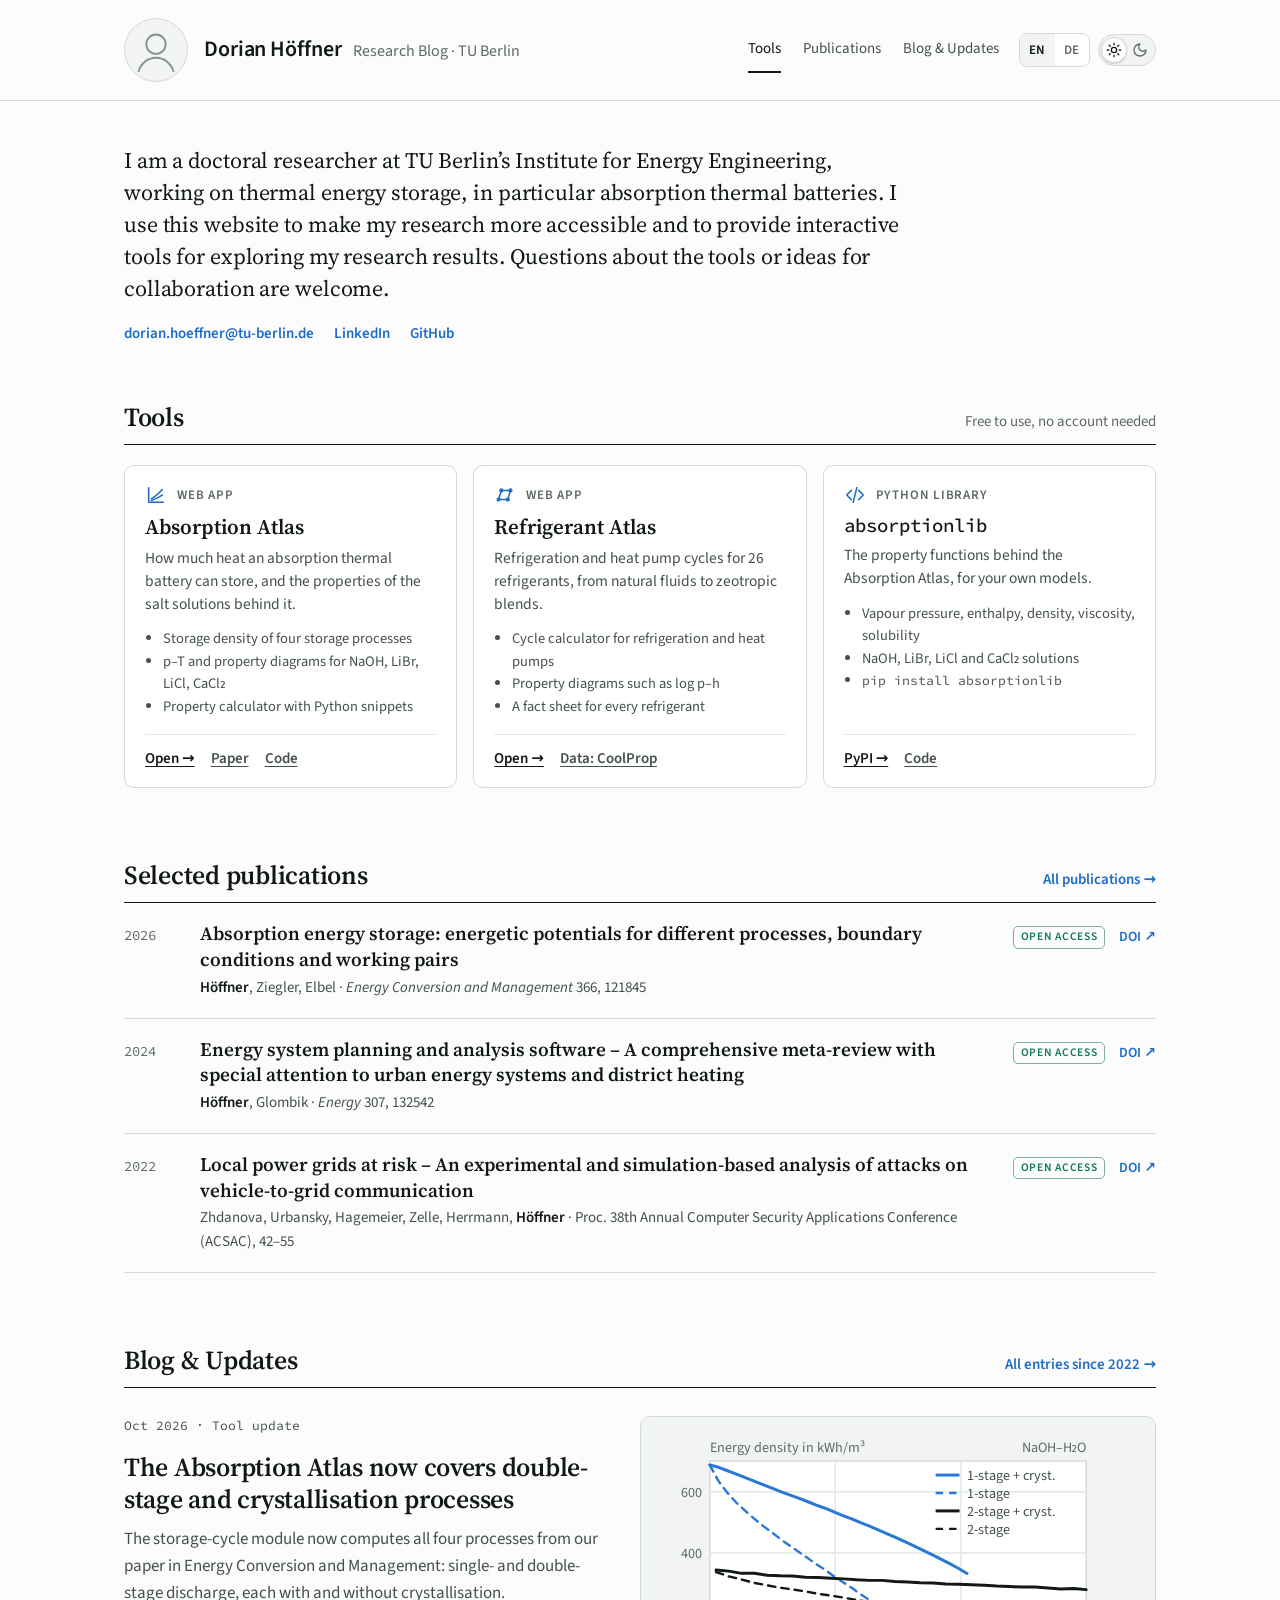
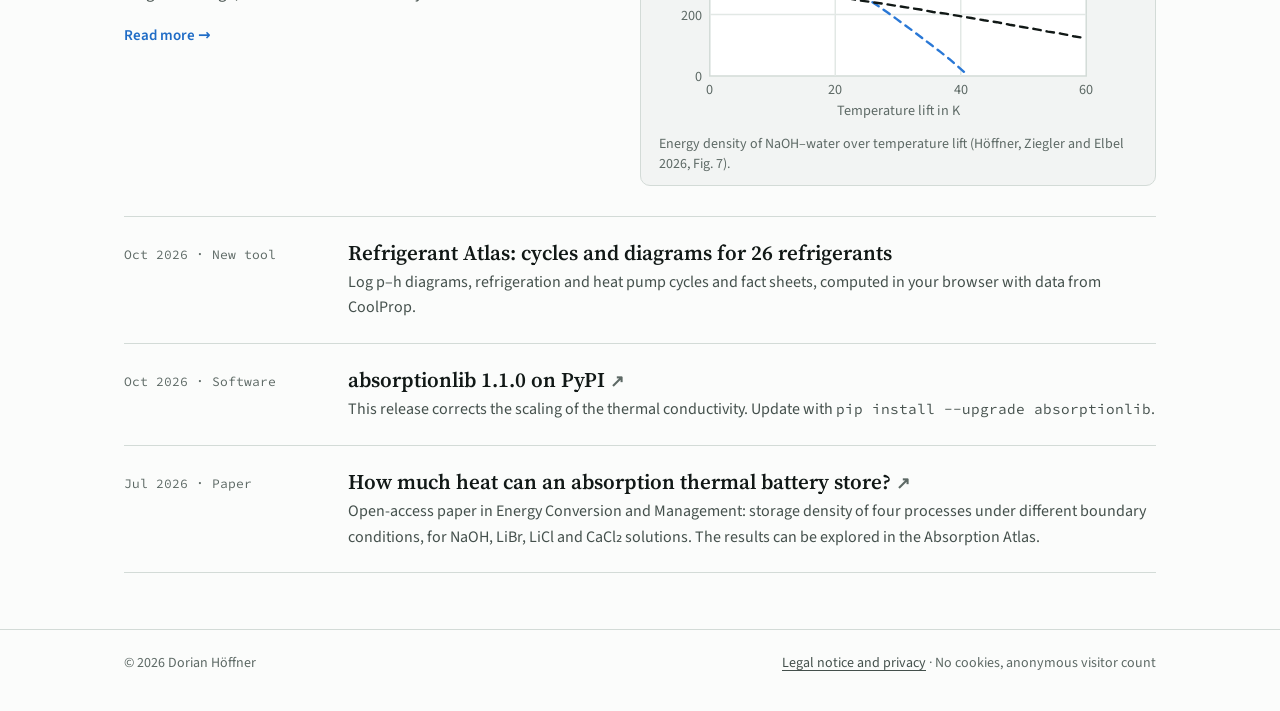
==== commit 53fcac10: "Research blog: intro, Blog & Updates, full publication list, visitor counter" ====
--- a/index.html
+++ b/index.html
@@ -1,15 +1,16 @@
 <!doctype html>
-<html lang="en" data-lang="en" data-title-en="Dorian Höffner · Tools, publications and notes on thermal energy storage" data-title-de="Dorian Höffner · Werkzeuge, Publikationen und Notizen zu thermischen Energiespeichern">
+<html lang="en" data-lang="en" data-title-en="Dorian Höffner · Research blog on thermal energy storage and absorption thermal batteries" data-title-de="Dorian Höffner · Forschungsblog zu thermischen Energiespeichern und Absorptionswärmespeichern">
 <head>
 <meta charset="utf-8">
 <meta name="viewport" content="width=device-width, initial-scale=1, viewport-fit=cover">
-<title>Dorian Höffner · Tools, publications and notes on thermal energy storage</title>
-<meta name="description" content="Open tools, publications and notes from research on thermal energy storage and heat supply at TU Berlin: Absorption Atlas, Refrigerant Atlas, absorptionlib.">
+<title>Dorian Höffner · Research blog on thermal energy storage and absorption thermal batteries</title>
+<meta name="description" content="Research blog of Dorian Höffner, TU Berlin: interactive tools and publications on thermal energy storage, absorption thermal batteries (ATB), heat pumps and energy systems. Absorption Atlas, Refrigerant Atlas, absorptionlib.">
+<meta name="keywords" content="absorption thermal battery, ATB, absorption thermal energy storage, thermochemical energy storage, sorption heat storage, seasonal heat storage, thermal energy storage, NaOH, sodium hydroxide, LiBr, LiCl, CaCl2, salt solutions, heat pump, refrigerants, district heating, energy system planning, sector coupling, TU Berlin, Absorptionswärmespeicher, thermische Energiespeicher, Wärmepumpe">
 <meta name="author" content="Dorian Höffner">
 <link rel="canonical" href="https://dorianhoeffner.com/">
 <meta property="og:type" content="website">
-<meta property="og:title" content="Tools, publications and notes on thermal energy storage">
-<meta property="og:description" content="Open tools and research notes on thermal energy storage and heat supply, by Dorian Höffner, TU Berlin.">
+<meta property="og:title" content="Dorian Höffner · Research blog">
+<meta property="og:description" content="Interactive tools and publications on thermal energy storage and absorption thermal batteries, by Dorian Höffner, TU Berlin.">
 <meta property="og:url" content="https://dorianhoeffner.com/">
 <meta property="og:image" content="https://dorianhoeffner.com/og.png">
 <meta property="og:image:width" content="1200">
@@ -30,11 +31,11 @@
   "affiliation": {
     "@type": "CollegeOrUniversity",
     "name": "Technische Universität Berlin",
-    "department": "Chair of Heat Transfer and Conversion, Institute of Energy Engineering",
+    "department": "Chair of Heat Transfer and Conversion, Institute for Energy Engineering",
     "url": "https://www.tu.berlin/"
   },
-  "knowsAbout": ["Energy storage", "Thermal energy storage", "Thermal energy systems", "Sector coupling", "Life cycle assessment", "Absorption thermal energy storage", "Heat and mass transfer"],
-  "sameAs": ["https://github.com/dorianhoeffner", "https://pypi.org/project/absorptionlib/"]
+  "knowsAbout": ["Energy storage", "Thermal energy storage", "Absorption thermal battery", "Absorption thermal energy storage", "Thermochemical energy storage", "Seasonal heat storage", "Heat pumps", "Refrigerants", "Thermal energy systems", "District heating", "Energy system planning", "Sector coupling", "Life cycle assessment", "Heat and mass transfer"],
+  "sameAs": ["https://www.linkedin.com/in/dorianhoeffner", "https://github.com/dorianhoeffner", "https://pypi.org/project/absorptionlib/"]
 }
 </script>
 <script>
@@ -48,6 +49,7 @@
 })();
 </script>
 <script src="site.js" defer></script>
+<script src="/count.js" defer></script>
 </head>
 <body>
 <a class="skip" href="#main"><span data-l="en">Skip to content</span><span data-l="de">Zum Inhalt</span></a>
@@ -59,14 +61,13 @@
       <span class="avatar" aria-hidden="true"></span>
       <span class="ident-text">
         <span class="ident-name">Dorian Höffner</span>
-        <span class="ident-sub"><span data-l="en">Thermal energy storage</span><span data-l="de">Thermische Energiespeicher</span>&nbsp;· TU Berlin</span>
+        <span class="ident-sub"><span data-l="en">Research Blog</span><span data-l="de">Forschungsblog</span>&nbsp;· TU Berlin</span>
       </span>
     </a>
     <nav class="nav" id="nav" aria-label="Main">
-      <a href="#tools"><span data-l="en">Tools</span><span data-l="de">Werkzeuge</span></a>
+      <a href="#tools"><span data-l="en">Tools</span><span data-l="de">Tools</span></a>
       <a href="#publications"><span data-l="en">Publications</span><span data-l="de">Publikationen</span></a>
-      <a href="#notes"><span data-l="en">Notes</span><span data-l="de">Notizen</span></a>
-      <a href="#about"><span data-l="en">About</span><span data-l="de">Über mich</span></a>
+      <a href="#notes"><span data-l="en">Blog &amp; Updates</span><span data-l="de">Blog &amp; Updates</span></a>
       <div class="nav-controls">
         <div class="seg" role="group" aria-label="Language / Sprache">
           <button type="button" data-set-lang="en" aria-pressed="true">EN</button>
@@ -95,8 +96,13 @@
   <section class="intro">
     <div class="wrap">
       <h1 class="sr-only">Dorian Höffner</h1>
-      <p class="lede" data-l="en">Open tools, publications and notes from research on thermal energy storage and heat supply: absorption storage, heat and mass transfer, and life cycle assessment.</p>
-      <p class="lede" data-l="de">Offene Werkzeuge, Publikationen und Notizen aus der Forschung zu thermischen Energiespeichern und Wärmeversorgung: Absorptionsspeicher, Wärme- und Stoffübertragung und Ökobilanzierung.</p>
+      <p class="lede" data-l="en">I am a doctoral researcher at TU Berlin’s Institute for Energy Engineering, working on thermal energy storage, in particular absorption thermal batteries. I use this website to make my research more accessible and to provide interactive tools for exploring my research results. Questions about the tools or ideas for collaboration are welcome.</p>
+      <p class="lede" data-l="de">Ich bin Doktorand am Institut für Energietechnik der TU Berlin und forsche zu thermischen Energiespeichern, insbesondere zu Absorptionswärmespeichern (Absorption Thermal Batteries). Auf dieser Website mache ich meine Forschung zugänglicher und stelle interaktive Tools bereit, mit denen sich meine Ergebnisse erkunden lassen. Fragen zu den Tools oder Ideen für eine Zusammenarbeit sind willkommen.</p>
+      <p class="contact">
+        <a href="mailto:dorian.hoeffner@tu-berlin.de">dorian.hoeffner@tu-berlin.de</a>
+        <a href="https://www.linkedin.com/in/dorianhoeffner" rel="me noopener">LinkedIn</a>
+        <a href="https://github.com/dorianhoeffner" rel="me noopener">GitHub</a>
+      </p>
     </div>
   </section>
 
@@ -104,7 +110,7 @@
   <section class="block" id="tools" aria-labelledby="h-tools">
     <div class="wrap">
       <div class="sec-head">
-        <h2 id="h-tools"><span data-l="en">Tools</span><span data-l="de">Werkzeuge</span></h2>
+        <h2 id="h-tools"><span data-l="en">Tools</span><span data-l="de">Tools</span></h2>
         <span class="aside"><span data-l="en">Free to use, no account needed</span><span data-l="de">Frei nutzbar, ohne Konto</span></span>
       </div>
 
@@ -117,17 +123,17 @@
             <span class="kind"><span data-l="en">Web app</span><span data-l="de">Web-App</span></span>
           </div>
           <h3><a href="/absorptionlib/">Absorption Atlas</a></h3>
-          <p class="desc" data-l="en">Thermophysical properties and storage-cycle analysis for aqueous salt solutions.</p>
-          <p class="desc" data-l="de">Stoffwerte und Speicherzyklus-Analyse für wässrige Salzlösungen.</p>
+          <p class="desc" data-l="en">How much heat an absorption thermal battery can store, and the properties of the salt solutions behind it.</p>
+          <p class="desc" data-l="de">Wie viel Wärme ein Absorptionswärmespeicher speichern kann, und die Stoffwerte der Salzlösungen dahinter.</p>
           <ul data-l="en">
+            <li>Storage density of four storage processes</li>
             <li>p–T and property diagrams for NaOH, LiBr, LiCl, CaCl₂</li>
             <li>Property calculator with Python snippets</li>
-            <li>Energy density of four storage processes</li>
           </ul>
           <ul data-l="de">
+            <li>Speicherdichte von vier Speicherprozessen</li>
             <li>p–T- und Zustandsdiagramme für NaOH, LiBr, LiCl, CaCl₂</li>
             <li>Stoffwertrechner mit Python-Codebeispielen</li>
-            <li>Energiedichte von vier Speicherprozessen</li>
           </ul>
           <p class="tool-links">
             <a class="go" href="/absorptionlib/"><span data-l="en">Open</span><span data-l="de">Öffnen</span> →</a>
@@ -205,41 +211,41 @@
           <div class="side"><span class="badge oa">Open access</span><a href="https://doi.org/10.1016/j.enconman.2026.121845" rel="noopener">DOI ↗</a></div>
         </li>
         <li class="pub">
-          <span class="yr">2025</span>
+          <span class="yr">2024</span>
           <div>
-            <p class="t"><a href="https://doi.org/10.18462/iir.tptpr2025.1130" rel="noopener">Potentials of absorption thermal energy storage systems in seasonal application</a></p>
-            <p class="meta"><b>Höffner</b>, Ziegler, Elbel · <span data-l="en">IIR conference</span><span data-l="de">IIR-Konferenz</span> TPTPR 2025</p>
-          </div>
-          <div class="side"><span class="badge"><span data-l="en">Conference</span><span data-l="de">Konferenz</span></span><a href="https://doi.org/10.18462/iir.tptpr2025.1130" rel="noopener">DOI ↗</a></div>
+            <p class="t"><a href="https://doi.org/10.1016/j.energy.2024.132542" rel="noopener">Energy system planning and analysis software – A comprehensive meta-review with special attention to urban energy systems and district heating</a></p>
+            <p class="meta"><b>Höffner</b>, Glombik · <i>Energy</i> 307, 132542</p>
+          </div>
+          <div class="side"><span class="badge oa">Open access</span><a href="https://doi.org/10.1016/j.energy.2024.132542" rel="noopener">DOI ↗</a></div>
         </li>
         <li class="pub">
-          <span class="yr">2025</span>
+          <span class="yr">2022</span>
           <div>
-            <p class="t"><a href="https://zenodo.org/records/17310538" rel="noopener">Steady-state model for closed-sorption thermochemical heat storage systems</a></p>
-            <p class="meta"><b>Höffner</b>, Thiele, Knorre, Meyer · Zenodo</p>
-          </div>
-          <div class="side"><span class="badge"><span data-l="en">Model</span><span data-l="de">Modell</span></span><a href="https://zenodo.org/records/17310538" rel="noopener">Record ↗</a></div>
+            <p class="t"><a href="https://doi.org/10.1145/3564625.3568136" rel="noopener">Local power grids at risk – An experimental and simulation-based analysis of attacks on vehicle-to-grid communication</a></p>
+            <p class="meta">Zhdanova, Urbansky, Hagemeier, Zelle, Herrmann, <b>Höffner</b> · <span data-l="en">Proc. 38th Annual Computer Security Applications Conference (ACSAC)</span><span data-l="de">Tagungsband 38th Annual Computer Security Applications Conference (ACSAC)</span>, 42–55</p>
+          </div>
+          <div class="side"><span class="badge oa">Open access</span><a href="https://doi.org/10.1145/3564625.3568136" rel="noopener">DOI ↗</a></div>
         </li>
       </ol>
     </div>
   </section>
 
-  <!-- ======================= NOTES (latest; the full list is notes/index.html) ======================= -->
+  <!-- ======================= BLOG & UPDATES (latest; the full list is notes/index.html) ======================= -->
   <section class="block" id="notes" aria-labelledby="h-notes">
     <div class="wrap">
       <div class="sec-head">
-        <h2 id="h-notes"><span data-l="en">Notes</span><span data-l="de">Notizen</span></h2>
-        <a class="more" href="notes/"><span data-l="en">All notes</span><span data-l="de">Alle Notizen</span> →</a>
+        <h2 id="h-notes"><span data-l="en">Blog &amp; Updates</span><span data-l="de">Blog &amp; Updates</span></h2>
+        <a class="more" href="notes/"><span data-l="en">All entries since 2022</span><span data-l="de">Alle Einträge seit 2022</span> →</a>
       </div>
 
       <!-- Latest note with a figure (optional). Older notes below as short rows. -->
       <article class="note-feature">
         <div>
-          <p class="note-meta"><span data-l="en">Oct 2026 · Tool update</span><span data-l="de">Okt. 2026 · Werkzeug-Update</span></p>
+          <p class="note-meta"><span data-l="en">Oct 2026 · Tool update</span><span data-l="de">Okt. 2026 · Tool-Update</span></p>
           <h3><a href="notes/2026-10-absorption-atlas-processes/"><span data-l="en">The Absorption Atlas now covers double-stage and crystallisation processes</span><span data-l="de">Der Absorption Atlas rechnet jetzt auch zweistufige Prozesse und Kristallisation</span></a></h3>
           <p data-l="en">The storage-cycle module now computes all four processes from our paper in Energy Conversion and Management: single- and double-stage discharge, each with and without crystallisation.</p>
           <p data-l="de">Das Speicherzyklus-Modul rechnet jetzt alle vier Prozesse aus unserem Artikel in Energy Conversion and Management: ein- und zweistufige Entladung, jeweils mit und ohne Kristallisation.</p>
-          <a class="more" href="notes/2026-10-absorption-atlas-processes/"><span data-l="en">Read the note</span><span data-l="de">Zur Notiz</span> →</a>
+          <a class="more" href="notes/2026-10-absorption-atlas-processes/"><span data-l="en">Read more</span><span data-l="de">Weiterlesen</span> →</a>
         </div>
         <figure class="plot">
 <svg viewBox="0 0 320 200" role="img" aria-label="Energy storage density of NaOH–water over temperature lift for four storage processes (Höffner, Ziegler and Elbel 2026, Fig. 7)">
@@ -263,7 +269,15 @@
         </figure>
       </article>
 
-      <!-- A note can link to its own page in notes/ or straight to an external page (mark those with <span class="ext">↗</span>). -->
+      <!-- An entry can link to its own page in notes/ or straight to an external page (mark those with <span class="ext">↗</span>). -->
+      <article class="note-row">
+        <p class="note-meta"><span data-l="en">Oct 2026 · New tool</span><span data-l="de">Okt. 2026 · Neues Tool</span></p>
+        <div>
+          <h3><a href="refrigerant-atlas/"><span data-l="en">Refrigerant Atlas: cycles and diagrams for 26 refrigerants</span><span data-l="de">Kältemittel-Atlas: Kreisprozesse und Diagramme für 26 Kältemittel</span></a></h3>
+          <p data-l="en">Log p–h diagrams, refrigeration and heat pump cycles and fact sheets, computed in your browser with data from CoolProp.</p>
+          <p data-l="de">log p–h-Diagramme, Kälte- und Wärmepumpenkreisläufe und Steckbriefe, berechnet in Ihrem Browser mit Daten aus CoolProp.</p>
+        </div>
+      </article>
       <article class="note-row">
         <p class="note-meta"><span data-l="en">Oct 2026 · Software</span><span data-l="de">Okt. 2026 · Software</span></p>
         <div>
@@ -273,35 +287,22 @@
         </div>
       </article>
       <article class="note-row">
-        <p class="note-meta"><span data-l="en">Oct 2026 · New tool</span><span data-l="de">Okt. 2026 · Neues Werkzeug</span></p>
+        <p class="note-meta"><span data-l="en">Jul 2026 · Paper</span><span data-l="de">Juli 2026 · Artikel</span></p>
         <div>
-          <h3><a href="refrigerant-atlas/"><span data-l="en">Refrigerant Atlas: cycles and diagrams for 26 refrigerants</span><span data-l="de">Kältemittel-Atlas: Kreisprozesse und Diagramme für 26 Kältemittel</span></a></h3>
-          <p data-l="en">Log p–h diagrams, refrigeration and heat pump cycles and fact sheets, computed in your browser with data from CoolProp.</p>
-          <p data-l="de">log p–h-Diagramme, Kälte- und Wärmepumpenkreisläufe und Steckbriefe, berechnet in Ihrem Browser mit Daten aus CoolProp.</p>
+          <h3><a href="https://doi.org/10.1016/j.enconman.2026.121845" rel="noopener"><span data-l="en">How much heat can an absorption thermal battery store?</span><span data-l="de">Wie viel Wärme speichert ein Absorptionswärmespeicher?</span> <span class="ext">↗</span></a></h3>
+          <p data-l="en">Open-access paper in Energy Conversion and Management: storage density of four processes under different boundary conditions, for NaOH, LiBr, LiCl and CaCl₂ solutions. The results can be explored in the Absorption Atlas.</p>
+          <p data-l="de">Open-Access-Artikel in Energy Conversion and Management: Speicherdichte von vier Prozessen unter verschiedenen Randbedingungen, für NaOH-, LiBr-, LiCl- und CaCl₂-Lösungen. Die Ergebnisse lassen sich im Absorption Atlas erkunden.</p>
         </div>
       </article>
     </div>
   </section>
 
-  <!-- ======================= ABOUT ======================= -->
-  <section id="about" aria-labelledby="h-about">
-    <div class="wrap about">
-      <h2 id="h-about" class="sr-only"><span data-l="en">About</span><span data-l="de">Über mich</span></h2>
-      <p class="text" data-l="en">I'm a doctoral researcher at the Chair of Heat Transfer and Conversion at TU Berlin. Questions about the tools or ideas for collaboration are welcome.</p>
-      <p class="text" data-l="de">Ich bin Doktorand am Fachgebiet Wärmeübertragung und -wandlung der TU Berlin. Fragen zu den Werkzeugen oder Ideen für Kooperationen sind willkommen.</p>
-      <!-- Add later, same pattern: ORCID, Google Scholar, LinkedIn, CV (PDF) -->
-      <p class="contact">
-        <a href="mailto:dorian.hoeffner@tu-berlin.de">dorian.hoeffner@tu-berlin.de</a>
-        <a href="https://github.com/dorianhoeffner" rel="me noopener">GitHub</a>
-      </p>
-    </div>
-  </section>
 </main>
 
 <footer>
   <div class="wrap">
     <span>© 2026 Dorian Höffner</span>
-    <span><a href="legal.html"><span data-l="en">Legal notice and privacy</span><span data-l="de">Impressum und Datenschutz</span></a> · <span data-l="en">No cookies, no tracking</span><span data-l="de">Keine Cookies, kein Tracking</span></span>
+    <span><a href="legal.html"><span data-l="en">Legal notice and privacy</span><span data-l="de">Impressum und Datenschutz</span></a> · <span data-l="en">No cookies, anonymous visitor count</span><span data-l="de">Keine Cookies, anonyme Besucherzählung</span></span>
   </div>
 </footer>
 </body>
--- a/site.css
+++ b/site.css
@@ -146,15 +146,19 @@
 }
 
 /* ---------- page blocks ---------- */
-.lede { margin: 0; max-width: 34em; font-family: var(--font-serif); font-size: clamp(20px, 2.4vw, 24px); line-height: 1.45; letter-spacing: -0.005em; }
+.lede { margin: 0; max-width: 36em; font-family: var(--font-serif); font-size: clamp(19px, 2.1vw, 22px); line-height: 1.45; letter-spacing: -0.005em; }
 .intro { padding-block: 44px 8px; }
 section.block { padding-block: 48px 24px; }
+main > section.block:last-child { padding-bottom: 56px; }
 .sec-head { display: flex; flex-wrap: wrap; align-items: baseline; justify-content: space-between; gap: 4px 20px; padding-bottom: 10px; border-bottom: 1px solid var(--ink); }
 .sec-head h2 { margin: 0; font-family: var(--font-serif); font-size: 26px; font-weight: 600; letter-spacing: -0.01em; line-height: 1.2; }
 .sec-head .aside { font-size: 15px; color: var(--muted); }
 
 /* page title on subpages (publications, notes) */
-.page-head { padding-block: 40px 8px; }
+.page-head { padding-block: 32px 8px; }
+.back { display: inline-block; font-size: 15px; color: var(--ink-2); text-decoration: none; }
+.back:hover { color: var(--accent); }
+.page-head .back { margin-bottom: 14px; }
 .page-head h1 { margin: 0 0 10px; font-family: var(--font-serif); font-size: clamp(30px, 4vw, 38px); font-weight: 600; letter-spacing: -0.015em; line-height: 1.15; }
 .page-head p { margin: 0; max-width: 40em; color: var(--ink-2); }
 
@@ -225,21 +229,19 @@
 
 /* a single note page */
 .article { max-width: 720px; padding-block: 40px 56px; }
-.article .back { font-size: 15px; color: var(--ink-2); text-decoration: none; }
-.article .back:hover { color: var(--accent); }
 .article h1 { margin: 18px 0 8px; font-family: var(--font-serif); font-size: clamp(28px, 4vw, 36px); font-weight: 600; line-height: 1.2; letter-spacing: -0.015em; }
 .article p, .article li { color: var(--ink-2); }
 .article ul, .article ol { padding-left: 22px; }
 .article .plot { margin: 28px 0; }
+.article .all { margin: 22px 0 0; font-size: 15px; }
+.article .all a { color: var(--ink-2); text-decoration: none; }
+.article .all a:hover { color: var(--accent); }
 .article .links { display: flex; flex-wrap: wrap; gap: 6px 22px; margin-top: 28px; padding-top: 16px; border-top: 1px solid var(--rule); }
 
 /* ---------- about + footer ---------- */
-.about { display: flex; flex-wrap: wrap; align-items: baseline; gap: 12px 48px; padding-block: 40px 56px; }
-.about p { margin: 0; }
-.about .text { flex: 1 1 460px; min-width: 0; font-size: 16px; color: var(--ink-2); }
-.about .contact { flex: 0 1 auto; display: flex; flex-wrap: wrap; gap: 4px 20px; font-size: 15px; font-weight: 600; }
-.about .contact a { color: var(--accent); text-decoration: none; }
-.about .contact a:hover { text-decoration: underline; }
+.contact { display: flex; flex-wrap: wrap; gap: 4px 20px; margin: 18px 0 0; font-size: 15px; font-weight: 600; }
+.contact a { color: var(--accent); text-decoration: none; }
+.contact a:hover { text-decoration: underline; }
 footer { border-top: 1px solid var(--rule); padding-block: 22px 36px; font-size: 14px; color: var(--muted); }
 footer .wrap { display: flex; flex-wrap: wrap; justify-content: space-between; gap: 6px 20px; }
 footer a { color: var(--ink-2); }
